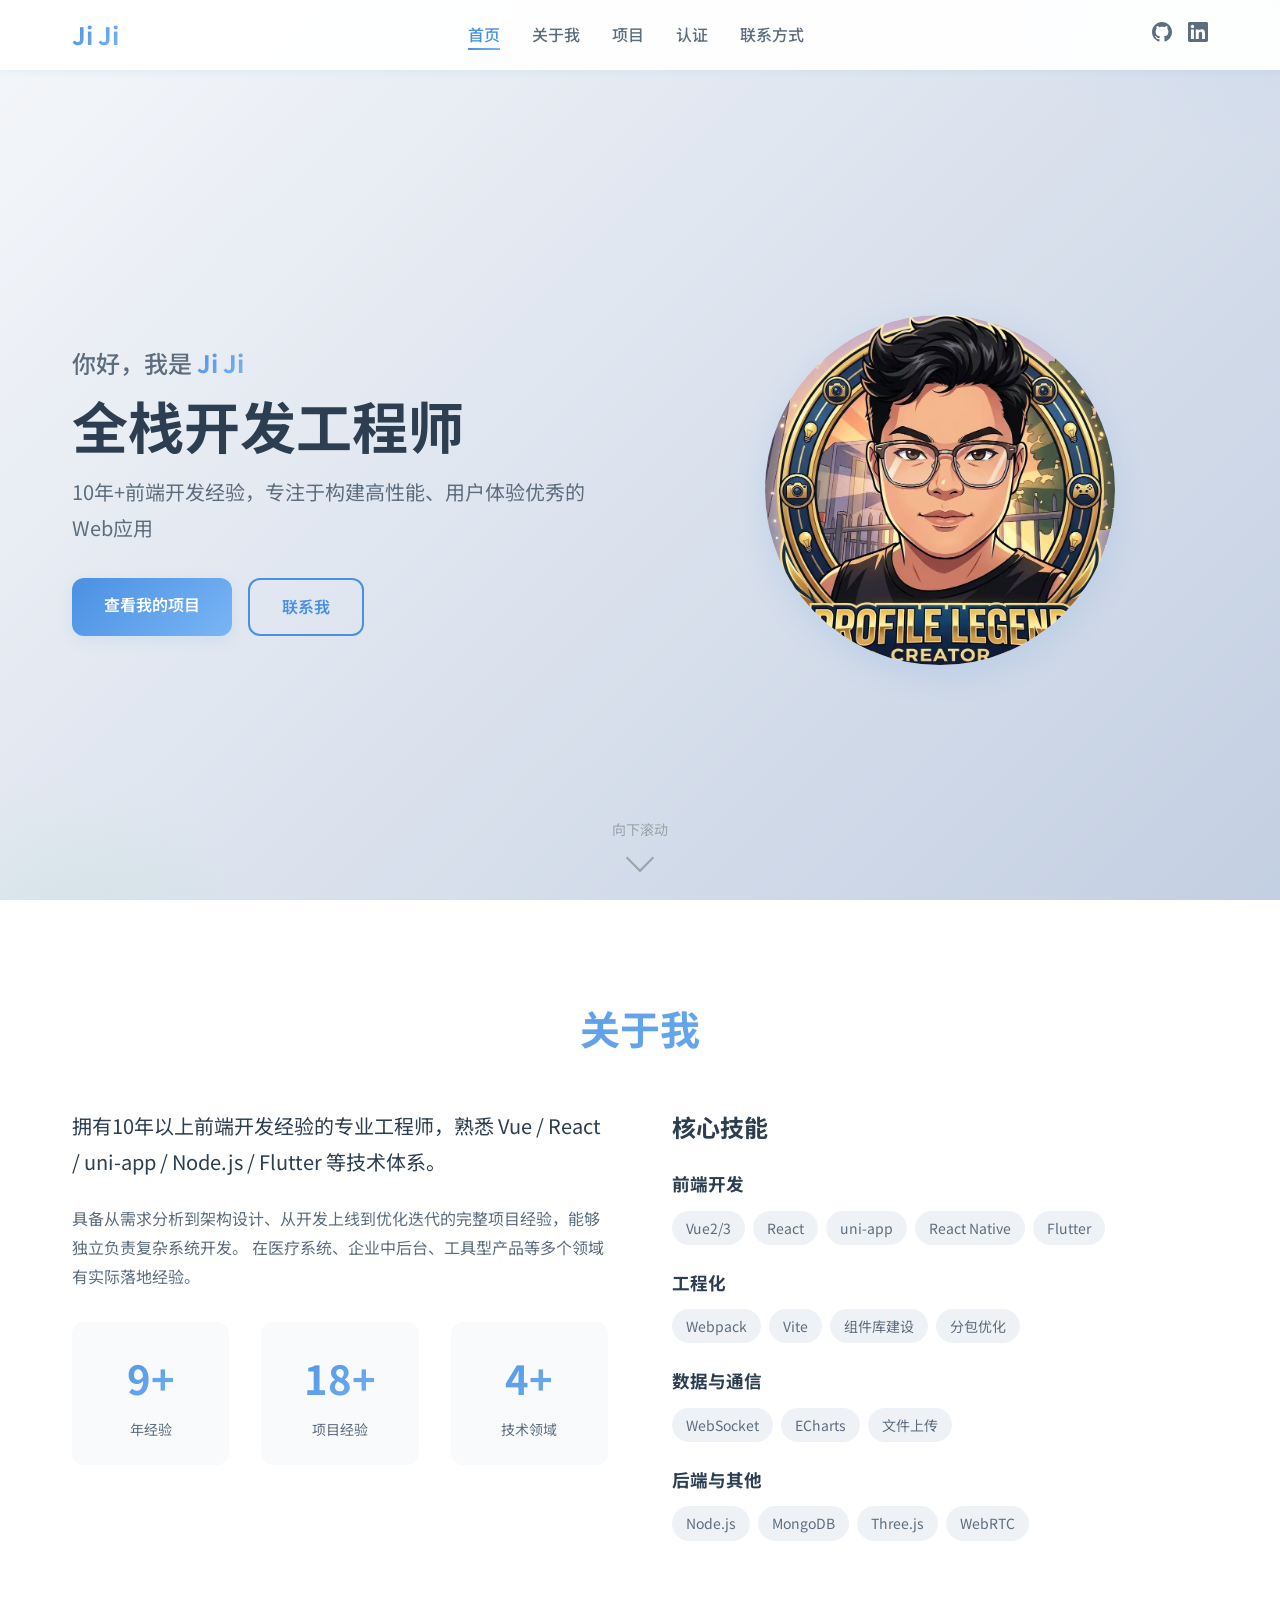
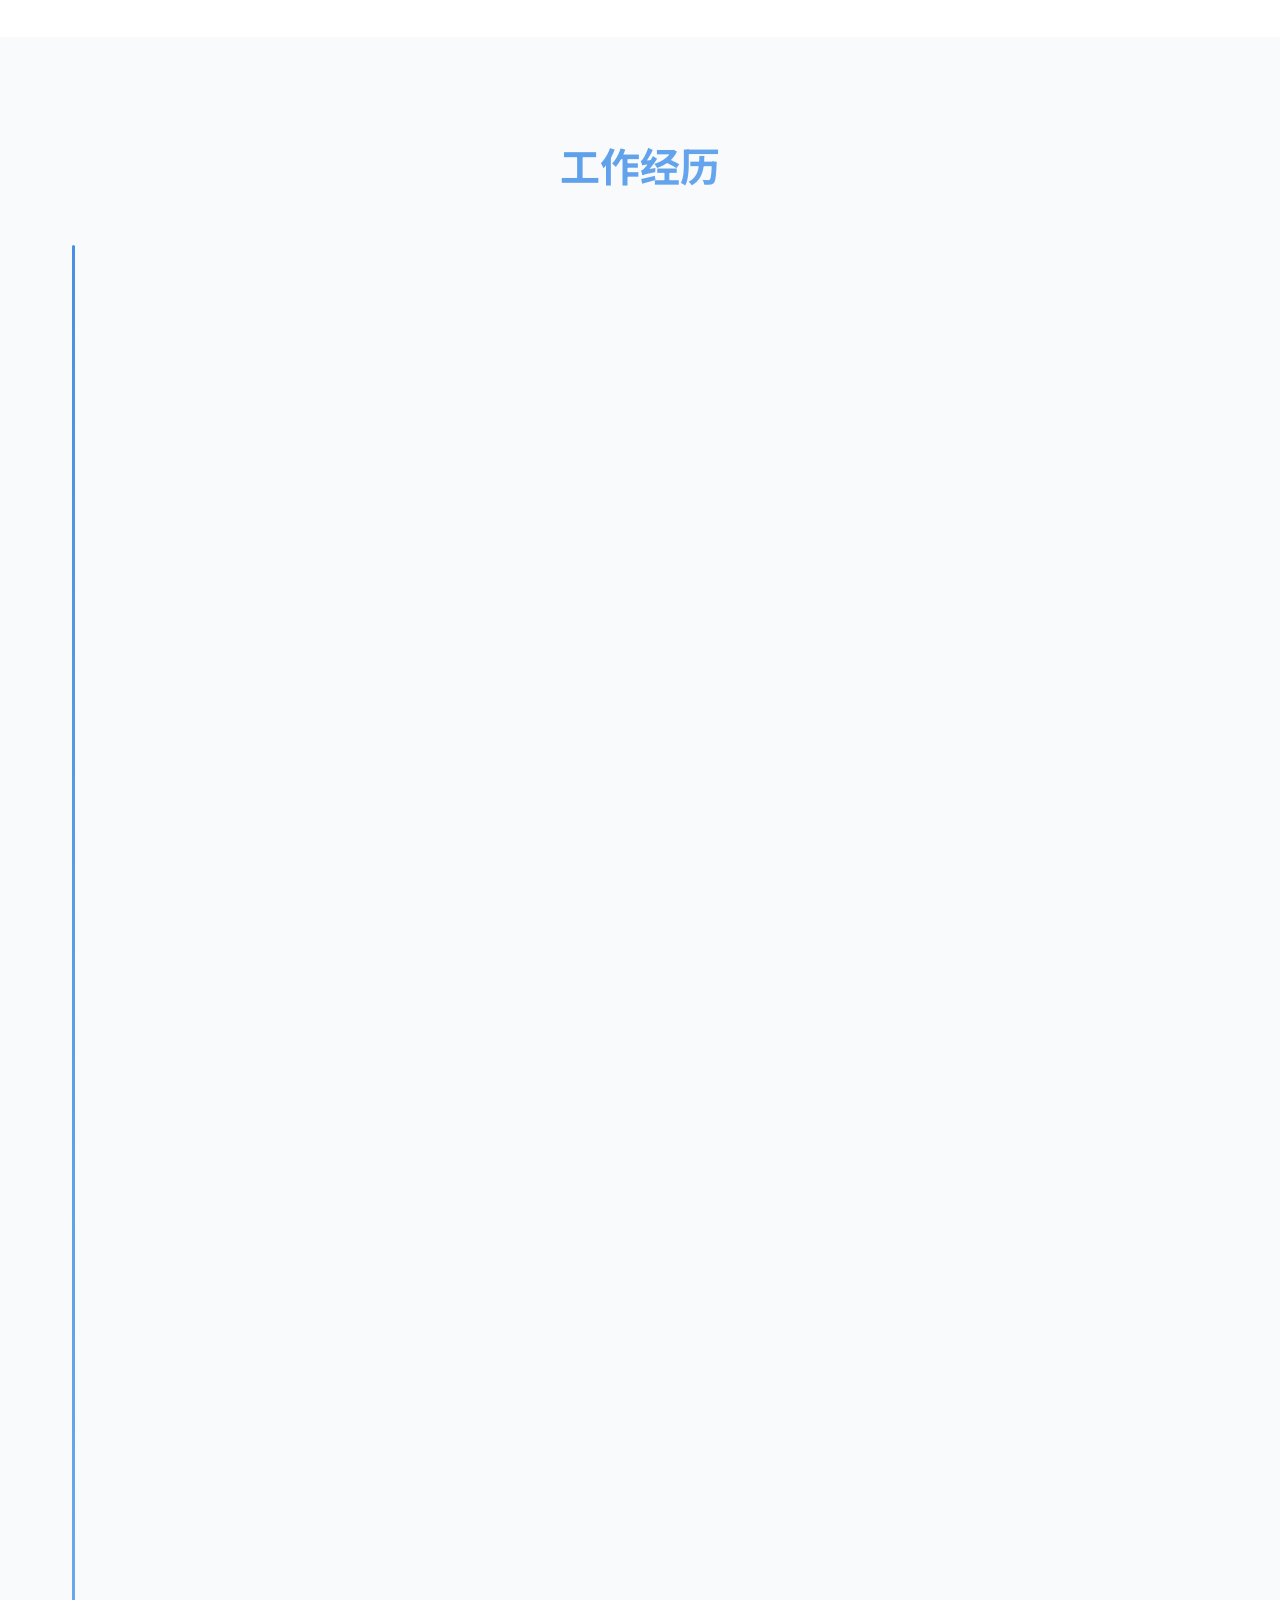
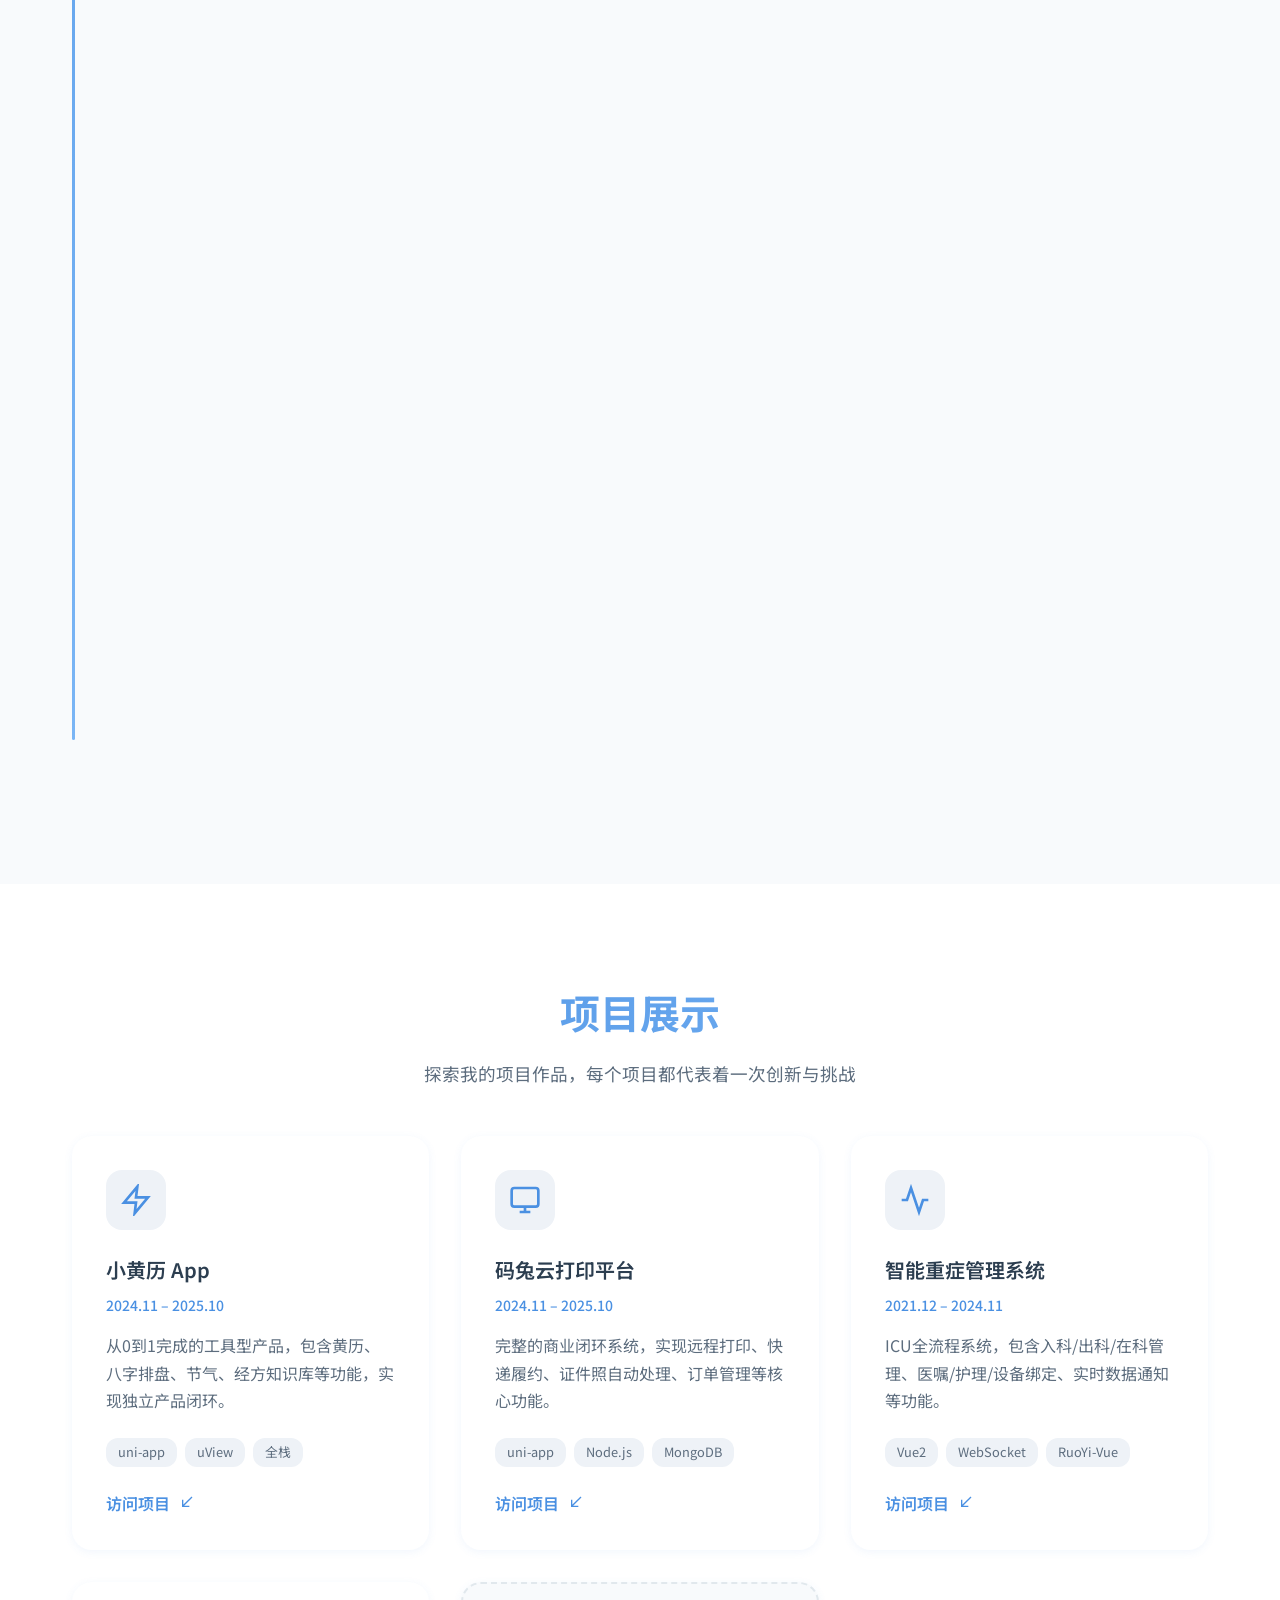
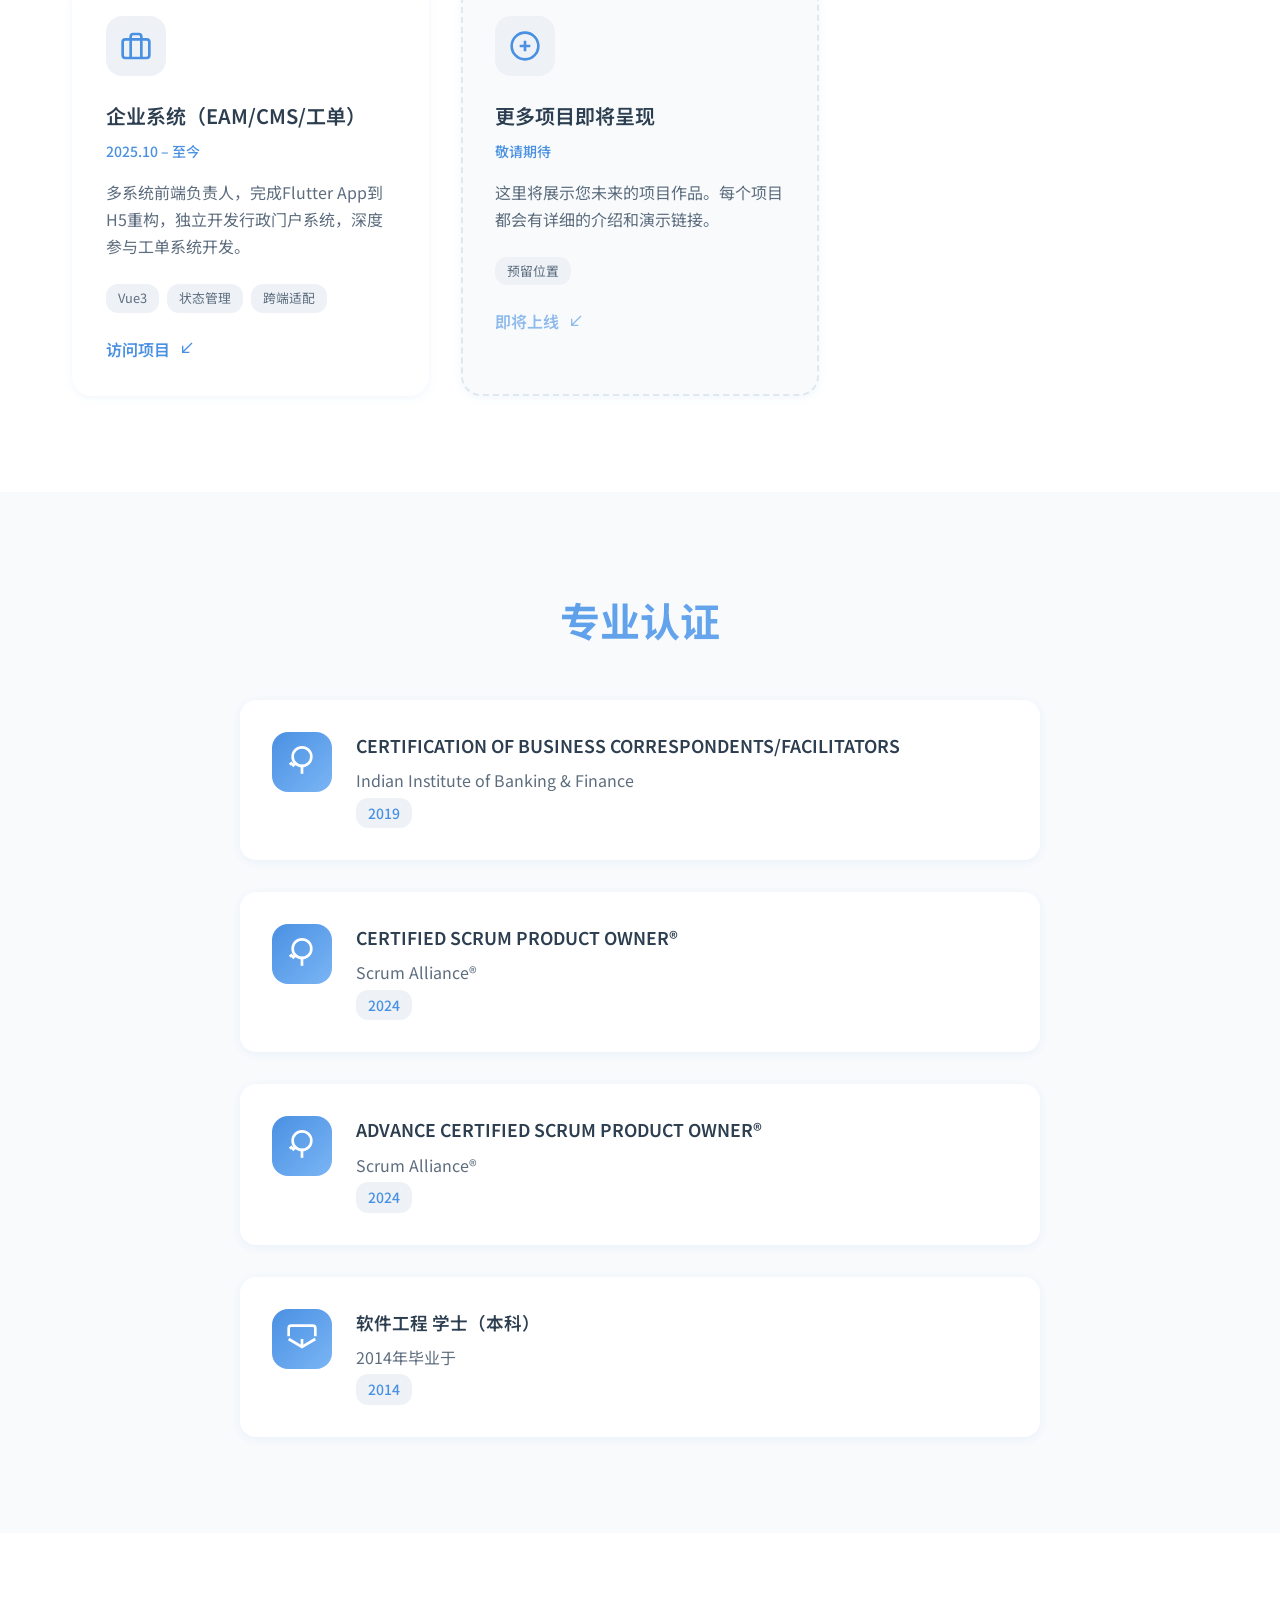
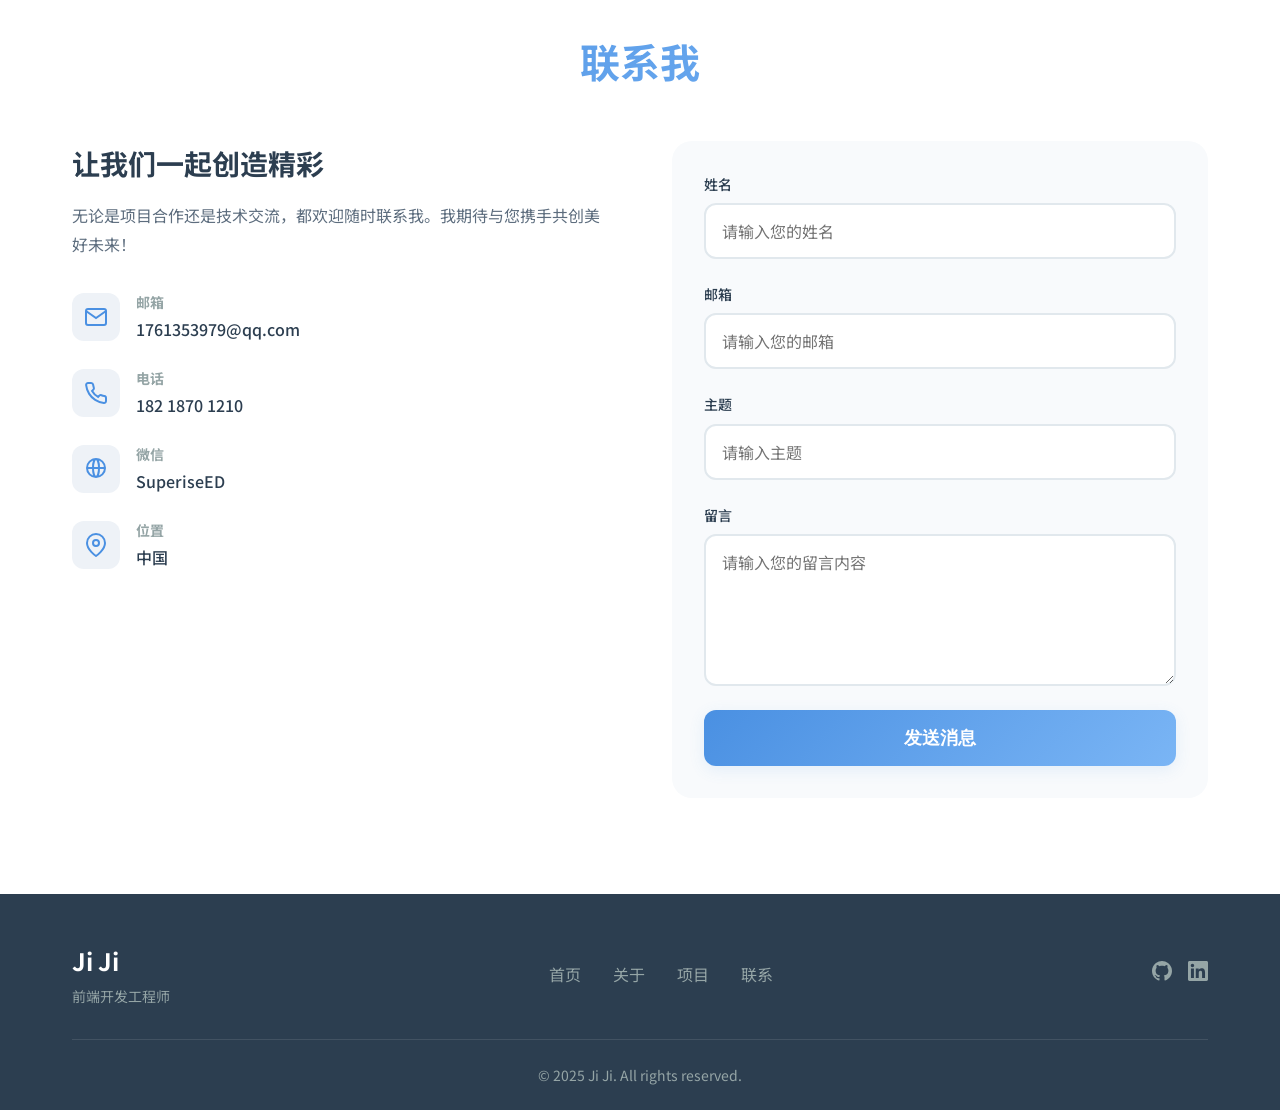
==== user-profile/index.html @ cbf0daac "11" ====
<!DOCTYPE html>
<html lang="zh-CN">
<head>
    <meta charset="UTF-8">
    <meta name="viewport" content="width=device-width, initial-scale=1.0">
    <title>Ji Ji - 前端开发工程师</title>
    <link rel="stylesheet" href="css/style.css">
    <link rel="preconnect" href="https://fonts.googleapis.com">
    <link rel="preconnect" href="https://fonts.gstatic.com" crossorigin>
    <link href="https://fonts.googleapis.com/css2?family=Noto+Sans+SC:wght@300;400;500;700&display=swap" rel="stylesheet">
</head>
<body>
    <!-- 导航栏 -->
    <nav class="navbar">
        <div class="nav-container">
            <div class="nav-logo">Ji Ji</div>
            <ul class="nav-menu">
                <li><a href="#home" class="nav-link active">首页</a></li>
                <li><a href="#about" class="nav-link">关于我</a></li>
                <li><a href="#projects" class="nav-link">项目</a></li>
                <li><a href="#certifications" class="nav-link">认证</a></li>
                <li><a href="#contact" class="nav-link">联系方式</a></li>
            </ul>
            <div class="nav-social">
                <a href="#" class="social-icon" aria-label="GitHub">
                    <svg width="20" height="20" viewBox="0 0 24 24" fill="currentColor">
                        <path d="M12 0c-6.626 0-12 5.373-12 12 0 5.302 3.438 9.8 8.207 11.387.599.111.793-.261.793-.577v-2.234c-3.338.726-4.033-1.416-4.033-1.416-.546-1.387-1.333-1.756-1.333-1.756-1.089-.745.083-.729.083-.729 1.205.084 1.839 1.237 1.839 1.237 1.07 1.834 2.807 1.304 3.492.997.107-.775.418-1.305.762-1.604-2.665-.305-5.467-1.334-5.467-5.931 0-1.311.469-2.381 1.236-3.221-.124-.303-.535-1.524.117-3.176 0 0 1.008-.322 3.301 1.23.957-.266 1.983-.399 3.003-.404 1.02.005 2.047.138 3.006.404 2.291-1.552 3.297-1.23 3.297-1.23.653 1.653.242 2.874.118 3.176.77.84 1.235 1.911 1.235 3.221 0 4.609-2.807 5.624-5.479 5.921.43.372.823 1.102.823 2.222v3.293c0 .319.192.694.801.576 4.765-1.589 8.199-6.086 8.199-11.386 0-6.627-5.373-12-12-12z"/>
                    </svg>
                </a>
                <a href="#" class="social-icon" aria-label="LinkedIn">
                    <svg width="20" height="20" viewBox="0 0 24 24" fill="currentColor">
                        <path d="M20.447 20.452h-3.554v-5.569c0-1.328-.027-3.037-1.852-3.037-1.853 0-2.136 1.445-2.136 2.939v5.667H9.351V9h3.414v1.561h.046c.477-.9 1.637-1.85 3.37-1.85 3.601 0 4.267 2.37 4.267 5.455v6.286zM5.337 7.433c-1.144 0-2.063-.926-2.063-2.065 0-1.138.92-2.063 2.063-2.063 1.14 0 2.064.925 2.064 2.063 0 1.139-.925 2.065-2.064 2.065zm1.782 13.019H3.555V9h3.564v11.452zM22.225 0H1.771C.792 0 0 .774 0 1.729v20.542C0 23.227.792 24 1.771 24h20.451C23.2 24 24 23.227 24 22.271V1.729C24 .774 23.2 0 22.222 0h.003z"/>
                    </svg>
                </a>
            </div>
            <button class="mobile-menu-btn" aria-label="菜单">
                <span></span>
                <span></span>
                <span></span>
            </button>
        </div>
    </nav>

    <!-- 首页 Hero 区域 -->
    <section id="home" class="hero">
        <div class="hero-container">
            <div class="hero-content">
                <h1 class="hero-greeting">你好，我是 <span class="highlight">Ji Ji</span></h1>
                <h2 class="hero-title">全栈开发工程师</h2>
                <p class="hero-description">
                    10年+前端开发经验，专注于构建高性能、用户体验优秀的Web应用
                </p>
                <div class="hero-buttons">
                    <a href="#projects" class="btn btn-primary">查看我的项目</a>
                    <a href="#contact" class="btn btn-secondary">联系我</a>
                </div>
            </div>
            <div class="hero-image">
                <div class="hero-avatar">
                    <img src="images/avatar-circle.jpg" style="width: 100%;" alt="Ji Ji 头像" />
                </div>
            </div>
        </div>
        <div class="scroll-indicator">
            <span>向下滚动</span>
            <div class="scroll-arrow"></div>
        </div>
    </section>

    <!-- 关于我 -->
    <section id="about" class="about">
        <div class="container">
            <h2 class="section-title">关于我</h2>
            <div class="about-content">
                <div class="about-text">
                    <p class="about-intro">
                        拥有10年以上前端开发经验的专业工程师，熟悉 Vue / React / uni-app / Node.js / Flutter 等技术体系。
                    </p>
                    <p class="about-detail">
                        具备从需求分析到架构设计、从开发上线到优化迭代的完整项目经验，能够独立负责复杂系统开发。
                        在医疗系统、企业中后台、工具型产品等多个领域有实际落地经验。
                    </p>
                    <div class="about-highlights">
                        <div class="highlight-item">
                            <div class="highlight-number">10+</div>
                            <div class="highlight-label">年经验</div>
                        </div>
                        <div class="highlight-item">
                            <div class="highlight-number">20+</div>
                            <div class="highlight-label">项目经验</div>
                        </div>
                        <div class="highlight-item">
                            <div class="highlight-number">5+</div>
                            <div class="highlight-label">技术领域</div>
                        </div>
                    </div>
                </div>
                <div class="about-skills">
                    <h3>核心技能</h3>
                    <div class="skills-grid">
                        <div class="skill-category">
                            <h4>前端开发</h4>
                            <div class="skill-tags">
                                <span class="skill-tag">Vue2/3</span>
                                <span class="skill-tag">React</span>
                                <span class="skill-tag">uni-app</span>
                                <span class="skill-tag">React Native</span>
                                <span class="skill-tag">Flutter</span>
                            </div>
                        </div>
                        <div class="skill-category">
                            <h4>工程化</h4>
                            <div class="skill-tags">
                                <span class="skill-tag">Webpack</span>
                                <span class="skill-tag">Vite</span>
                                <span class="skill-tag">组件库建设</span>
                                <span class="skill-tag">分包优化</span>
                            </div>
                        </div>
                        <div class="skill-category">
                            <h4>数据与通信</h4>
                            <div class="skill-tags">
                                <span class="skill-tag">WebSocket</span>
                                <span class="skill-tag">ECharts</span>
                                <span class="skill-tag">文件上传</span>
                            </div>
                        </div>
                        <div class="skill-category">
                            <h4>后端与其他</h4>
                            <div class="skill-tags">
                                <span class="skill-tag">Node.js</span>
                                <span class="skill-tag">MongoDB</span>
                                <span class="skill-tag">Three.js</span>
                                <span class="skill-tag">WebRTC</span>
                            </div>
                        </div>
                    </div>
                </div>
            </div>
        </div>
    </section>

    <!-- 工作经历 -->
    <section id="experience" class="experience">
        <div class="container">
            <h2 class="section-title">工作经历</h2>
            <div class="timeline">
                <div class="timeline-item">
                    <div class="timeline-marker"></div>
                    <div class="timeline-content">
                        <div class="timeline-header">
                            <h3 class="timeline-title">企业系统（EAM / CMS / 工单 / 行政门户）</h3>
                            <span class="timeline-date">2025.10 – 至今</span>
                        </div>
                        <p class="timeline-role">前端 / 全栈开发工程师</p>
                        <ul class="timeline-achievements">
                            <li>2周内完成 Flutter App → H5 重构，覆盖全部核心功能</li>
                            <li>独立开发行政门户系统（H5 + Web管理端）并上线</li>
                            <li>深度参与工单系统全流程开发，向全栈 + AI方向拓展</li>
                            <li>负责EAM设备管理系统的持续维护与优化</li>
                        </ul>
                        <div class="timeline-tech">
                            <span class="tech-tag">Vue3</span>
                            <span class="tech-tag">状态管理</span>
                            <span class="tech-tag">跨端适配</span>
                        </div>
                    </div>
                </div>
                <div class="timeline-item">
                    <div class="timeline-marker"></div>
                    <div class="timeline-content">
                        <div class="timeline-header">
                            <h3 class="timeline-title">个人项目（小黄历 App / 码兔云打印平台）</h3>
                            <span class="timeline-date">2024.11 – 2025.10</span>
                        </div>
                        <p class="timeline-role">全栈开发工程师</p>
                        <ul class="timeline-achievements">
                            <li>从0到1完成小黄历App开发与上线（黄历/八字排盘/节气/经方知识库）</li>
                            <li>主导码兔云打印平台远程打印+快递履约系统设计与开发</li>
                            <li>实现证件照自动处理（裁剪/换背景）功能</li>
                            <li>小程序分包优化，显著提升加载速度</li>
                        </ul>
                        <div class="timeline-tech">
                            <span class="tech-tag">uni-app</span>
                            <span class="tech-tag">uView</span>
                            <span class="tech-tag">Node.js</span>
                        </div>
                    </div>
                </div>
                <div class="timeline-item">
                    <div class="timeline-marker"></div>
                    <div class="timeline-content">
                        <div class="timeline-header">
                            <h3 class="timeline-title">智能重症管理系统</h3>
                            <span class="timeline-date">2021.12 – 2024.11</span>
                        </div>
                        <p class="timeline-role">前端核心开发</p>
                        <ul class="timeline-achievements">
                            <li>ICU全流程系统开发：入科/出科/在科管理</li>
                            <li>医嘱/护理/设备绑定功能开发</li>
                            <li>基于RuoYi-Vue构建中后台系统</li>
                            <li>WebSocket实时数据通知系统</li>
                            <li>表格性能优化（类Excel能力实现）</li>
                        </ul>
                        <div class="timeline-tech">
                            <span class="tech-tag">Vue2</span>
                            <span class="tech-tag">WebSocket</span>
                            <span class="tech-tag">ECharts</span>
                        </div>
                    </div>
                </div>
                <div class="timeline-item">
                    <div class="timeline-marker"></div>
                    <div class="timeline-content">
                        <div class="timeline-header">
                            <h3 class="timeline-title">医疗相关系统（多个）</h3>
                            <span class="timeline-date">2018.07 – 2024.11</span>
                        </div>
                        <p class="timeline-role">前端负责人</p>
                        <ul class="timeline-achievements">
                            <li>医生辅助平台、围术期核查系统、交班系统开发</li>
                            <li>多媒体系统（视频/直播/三维模型）开发</li>
                            <li>实时通信系统（WebSocket）开发</li>
                            <li>React组件库建设与维护</li>
                        </ul>
                        <div class="timeline-tech">
                            <span class="tech-tag">React</span>
                            <span class="tech-tag">WebRTC</span>
                            <span class="tech-tag">Three.js</span>
                        </div>
                    </div>
                </div>
                <div class="timeline-item">
                    <div class="timeline-marker"></div>
                    <div class="timeline-content">
                        <div class="timeline-header">
                            <h3 class="timeline-title">一步购车</h3>
                            <span class="timeline-date">2017.06 – 2018.06</span>
                        </div>
                        <p class="timeline-role">React Native开发</p>
                        <ul class="timeline-achievements">
                            <li>开发跨端金融类App</li>
                            <li>自建热更新服务（Node + MongoDB）</li>
                        </ul>
                        <div class="timeline-tech">
                            <span class="tech-tag">React Native</span>
                            <span class="tech-tag">Node.js</span>
                            <span class="tech-tag">MongoDB</span>
                        </div>
                    </div>
                </div>
                <div class="timeline-item">
                    <div class="timeline-marker"></div>
                    <div class="timeline-content">
                        <div class="timeline-header">
                            <h3 class="timeline-title">派派猪理财</h3>
                            <span class="timeline-date">2014.07 – 2017.06</span>
                        </div>
                        <p class="timeline-role">全栈开发工程师</p>
                        <ul class="timeline-achievements">
                            <li>PC + H5 + App 全端开发</li>
                            <li>独立完成RN App上架流程</li>
                            <li>多渠道打包 + 热更新体系搭建</li>
                        </ul>
                        <div class="timeline-tech">
                            <span class="tech-tag">React</span>
                            <span class="tech-tag">H5</span>
                            <span class="tech-tag">App开发</span>
                        </div>
                    </div>
                </div>
            </div>
        </div>
    </section>

    <!-- 项目展示 -->
    <section id="projects" class="projects">
        <div class="container">
            <h2 class="section-title">项目展示</h2>
            <p class="section-subtitle">探索我的项目作品，每个项目都代表着一次创新与挑战</p>
            <div class="projects-grid">
                <!-- 项目卡片 1 -->
                <div class="project-card">
                    <div class="project-icon">
                        <svg viewBox="0 0 24 24" fill="none" stroke="currentColor" stroke-width="2">
                            <path d="M13 2L3 14h9l-1 8 10-12h-9l1-8z"/>
                        </svg>
                    </div>
                    <h3 class="project-title">小黄历 App</h3>
                    <p class="project-meta">2024.11 – 2025.10</p>
                    <p class="project-description">
                        从0到1完成的工具型产品，包含黄历、八字排盘、节气、经方知识库等功能，实现独立产品闭环。
                    </p>
                    <div class="project-tags">
                        <span class="project-tag">uni-app</span>
                        <span class="project-tag">uView</span>
                        <span class="project-tag">全栈</span>
                    </div>
                    <a href="#" class="project-link" target="_blank" rel="noopener noreferrer">
                        <span>访问项目</span>
                        <svg width="16" height="16" viewBox="0 0 24 24" fill="none" stroke="currentColor" stroke-width="2">
                            <path d="M7 17l14-14M17 17H7V7"/>
                        </svg>
                    </a>
                </div>

                <!-- 项目卡片 2 -->
                <div class="project-card">
                    <div class="project-icon">
                        <svg viewBox="0 0 24 24" fill="none" stroke="currentColor" stroke-width="2">
                            <rect x="2" y="3" width="20" height="14" rx="2" ry="2"/>
                            <line x1="8" y1="21" x2="16" y2="21"/>
                            <line x1="12" y1="17" x2="12" y2="21"/>
                        </svg>
                    </div>
                    <h3 class="project-title">码兔云打印平台</h3>
                    <p class="project-meta">2024.11 – 2025.10</p>
                    <p class="project-description">
                        完整的商业闭环系统，实现远程打印、快递履约、证件照自动处理、订单管理等核心功能。
                    </p>
                    <div class="project-tags">
                        <span class="project-tag">uni-app</span>
                        <span class="project-tag">Node.js</span>
                        <span class="project-tag">MongoDB</span>
                    </div>
                    <a href="#" class="project-link" target="_blank" rel="noopener noreferrer">
                        <span>访问项目</span>
                        <svg width="16" height="16" viewBox="0 0 24 24" fill="none" stroke="currentColor" stroke-width="2">
                            <path d="M7 17l14-14M17 17H7V7"/>
                        </svg>
                    </a>
                </div>

                <!-- 项目卡片 3 -->
                <div class="project-card">
                    <div class="project-icon">
                        <svg viewBox="0 0 24 24" fill="none" stroke="currentColor" stroke-width="2">
                            <path d="M22 12h-4l-3 9L9 3l-3 9H2"/>
                        </svg>
                    </div>
                    <h3 class="project-title">智能重症管理系统</h3>
                    <p class="project-meta">2021.12 – 2024.11</p>
                    <p class="project-description">
                        ICU全流程系统，包含入科/出科/在科管理、医嘱/护理/设备绑定、实时数据通知等功能。
                    </p>
                    <div class="project-tags">
                        <span class="project-tag">Vue2</span>
                        <span class="project-tag">WebSocket</span>
                        <span class="project-tag">RuoYi-Vue</span>
                    </div>
                    <a href="#" class="project-link" target="_blank" rel="noopener noreferrer">
                        <span>访问项目</span>
                        <svg width="16" height="16" viewBox="0 0 24 24" fill="none" stroke="currentColor" stroke-width="2">
                            <path d="M7 17l14-14M17 17H7V7"/>
                        </svg>
                    </a>
                </div>

                <!-- 项目卡片 4 -->
                <div class="project-card">
                    <div class="project-icon">
                        <svg viewBox="0 0 24 24" fill="none" stroke="currentColor" stroke-width="2">
                            <rect x="2" y="7" width="20" height="14" rx="2" ry="2"/>
                            <path d="M16 21V5a2 2 0 0 0-2-2h-4a2 2 0 0 0-2 2v16"/>
                        </svg>
                    </div>
                    <h3 class="project-title">企业系统（EAM/CMS/工单）</h3>
                    <p class="project-meta">2025.10 – 至今</p>
                    <p class="project-description">
                        多系统前端负责人，完成Flutter App到H5重构，独立开发行政门户系统，深度参与工单系统开发。
                    </p>
                    <div class="project-tags">
                        <span class="project-tag">Vue3</span>
                        <span class="project-tag">状态管理</span>
                        <span class="project-tag">跨端适配</span>
                    </div>
                    <a href="#" class="project-link" target="_blank" rel="noopener noreferrer">
                        <span>访问项目</span>
                        <svg width="16" height="16" viewBox="0 0 24 24" fill="none" stroke="currentColor" stroke-width="2">
                            <path d="M7 17l14-14M17 17H7V7"/>
                        </svg>
                    </a>
                </div>

                <!-- 预留项目卡片 -->
                <div class="project-card project-card-placeholder">
                    <div class="project-icon">
                        <svg viewBox="0 0 24 24" fill="none" stroke="currentColor" stroke-width="2">
                            <circle cx="12" cy="12" r="10"/>
                            <line x1="12" y1="8" x2="12" y2="16"/>
                            <line x1="8" y1="12" x2="16" y2="12"/>
                        </svg>
                    </div>
                    <h3 class="project-title">更多项目即将呈现</h3>
                    <p class="project-meta">敬请期待</p>
                    <p class="project-description">
                        这里将展示您未来的项目作品。每个项目都会有详细的介绍和演示链接。
                    </p>
                    <div class="project-tags">
                        <span class="project-tag">预留位置</span>
                    </div>
                    <a href="#" class="project-link project-link-disabled">
                        <span>即将上线</span>
                        <svg width="16" height="16" viewBox="0 0 24 24" fill="none" stroke="currentColor" stroke-width="2">
                            <path d="M7 17l14-14M17 17H7V7"/>
                        </svg>
                    </a>
                </div>
            </div>
        </div>
    </section>

    <!-- 认证 -->
    <section id="certifications" class="certifications">
        <div class="container">
            <h2 class="section-title">专业认证</h2>
            <div class="certifications-list">
                <div class="certification-item">
                    <div class="certification-badge">
                        <svg viewBox="0 0 24 24" fill="none" stroke="currentColor" stroke-width="2">
                            <circle cx="12" cy="8" r="7"/>
                            <polyline points="8.21 13.89 7 13 5.5 14.5 4 13 2.71 13.89"/>
                            <path d="M12 20.89v-7"/>
                        </svg>
                    </div>
                    <div class="certification-info">
                        <h3 class="certification-name">CERTIFICATION OF BUSINESS CORRESPONDENTS/FACILITATORS</h3>
                        <p class="certification-issuer">Indian Institute of Banking & Finance</p>
                        <span class="certification-year">2019</span>
                    </div>
                </div>
                <div class="certification-item">
                    <div class="certification-badge">
                        <svg viewBox="0 0 24 24" fill="none" stroke="currentColor" stroke-width="2">
                            <circle cx="12" cy="8" r="7"/>
                            <polyline points="8.21 13.89 7 13 5.5 14.5 4 13 2.71 13.89"/>
                            <path d="M12 20.89v-7"/>
                        </svg>
                    </div>
                    <div class="certification-info">
                        <h3 class="certification-name">CERTIFIED SCRUM PRODUCT OWNER®</h3>
                        <p class="certification-issuer">Scrum Alliance®</p>
                        <span class="certification-year">2024</span>
                    </div>
                </div>
                <div class="certification-item">
                    <div class="certification-badge">
                        <svg viewBox="0 0 24 24" fill="none" stroke="currentColor" stroke-width="2">
                            <circle cx="12" cy="8" r="7"/>
                            <polyline points="8.21 13.89 7 13 5.5 14.5 4 13 2.71 13.89"/>
                            <path d="M12 20.89v-7"/>
                        </svg>
                    </div>
                    <div class="certification-info">
                        <h3 class="certification-name">ADVANCE CERTIFIED SCRUM PRODUCT OWNER®</h3>
                        <p class="certification-issuer">Scrum Alliance®</p>
                        <span class="certification-year">2024</span>
                    </div>
                </div>
                <div class="certification-item">
                    <div class="certification-badge">
                        <svg viewBox="0 0 24 24" fill="none" stroke="currentColor" stroke-width="2">
                            <path d="M22 10v-6a2 2 0 0 0-2-2H4a2 2 0 0 0-2 2v6"/>
                            <path d="M2 12l10 6 10-6"/>
                            <path d="M12 18v-6"/>
                        </svg>
                    </div>
                    <div class="certification-info">
                        <h3 class="certification-name">软件工程 学士（本科）</h3>
                        <p class="certification-issuer">2014年毕业于</p>
                        <span class="certification-year">2014</span>
                    </div>
                </div>
            </div>
        </div>
    </section>

    <!-- 联系方式 -->
    <section id="contact" class="contact">
        <div class="container">
            <h2 class="section-title">联系我</h2>
            <div class="contact-content">
                <div class="contact-info">
                    <h3>让我们一起创造精彩</h3>
                    <p class="contact-description">
                        无论是项目合作还是技术交流，都欢迎随时联系我。我期待与您携手共创美好未来！
                    </p>
                    <div class="contact-details">
                        <div class="contact-item">
                            <div class="contact-icon">
                                <svg viewBox="0 0 24 24" fill="none" stroke="currentColor" stroke-width="2">
                                    <path d="M4 4h16c1.1 0 2 .9 2 2v12c0 1.1-.9 2-2 2H4c-1.1 0-2-.9-2-2V6c0-1.1.9-2 2-2z"/>
                                    <polyline points="22,6 12,13 2,6"/>
                                </svg>
                            </div>
                            <div class="contact-text">
                                <h4>邮箱</h4>
                                <a href="mailto:1761353979@qq.com" class="contact-link">1761353979@qq.com</a>
                            </div>
                        </div>
                        <div class="contact-item">
                            <div class="contact-icon">
                                <svg viewBox="0 0 24 24" fill="none" stroke="currentColor" stroke-width="2">
                                    <path d="M22 16.92v3a2 2 0 0 1-2.18 2 19.79 19.79 0 0 1-8.63-3.07 19.5 19.5 0 0 1-6-6 19.79 19.79 0 0 1-3.07-8.67A2 2 0 0 1 4.11 2h3a2 2 0 0 1 2 1.72 12.84 12.84 0 0 0 .7 2.81 2 2 0 0 1-.45 2.11L8.09 9.91a16 16 0 0 0 6 6l1.27-1.27a2 2 0 0 1 2.11-.45 12.84 12.84 0 0 0 2.81.7A2 2 0 0 1 22 16.92z"/>
                                </svg>
                            </div>
                            <div class="contact-text">
                                <h4>电话</h4>
                                <a href="tel:+8618218701210" class="contact-link">182 1870 1210</a>
                            </div>
                        </div>
                        <div class="contact-item">
                            <div class="contact-icon">
                                <svg viewBox="0 0 24 24" fill="none" stroke="currentColor" stroke-width="2">
                                    <path d="M21 11a9 9 0 0 1-9 9m9-9a9 9 0 0 0-9-9m9 9H3m9 9a9 9 0 0 1-9-9m9 9c1.657 0 3-4.03 3-9s-1.343-9-3-9m0 18c-1.657 0-3-4.03-3-9s1.343-9 3-9m-9 9a9 9 0 0 1 9-9"/>
                                </svg>
                            </div>
                            <div class="contact-text">
                                <h4>微信</h4>
                                <span class="contact-link" onclick="copyWechat(this)" title="点击复制微信号">SuperiseED</span>
                            </div>
                        </div>
                        <div class="contact-item">
                            <div class="contact-icon">
                                <svg viewBox="0 0 24 24" fill="none" stroke="currentColor" stroke-width="2">
                                    <path d="M21 10c0 7-9 13-9 13s-9-6-9-13a9 9 0 0 1 18 0z"/>
                                    <circle cx="12" cy="10" r="3"/>
                                </svg>
                            </div>
                            <div class="contact-text">
                                <h4>位置</h4>
                                <span class="contact-link">中国</span>
                            </div>
                        </div>
                    </div>
                </div>
                <div class="contact-form-wrapper">
                    <form class="contact-form" id="contactForm">
                        <div class="form-group">
                            <label for="name">姓名</label>
                            <input type="text" id="name" name="name" required placeholder="请输入您的姓名">
                        </div>
                        <div class="form-group">
                            <label for="email">邮箱</label>
                            <input type="email" id="email" name="email" required placeholder="请输入您的邮箱">
                        </div>
                        <div class="form-group">
                            <label for="subject">主题</label>
                            <input type="text" id="subject" name="subject" required placeholder="请输入主题">
                        </div>
                        <div class="form-group">
                            <label for="message">留言</label>
                            <textarea id="message" name="message" rows="5" required placeholder="请输入您的留言内容"></textarea>
                        </div>
                        <button type="submit" class="btn btn-primary btn-submit">发送消息</button>
                    </form>
                </div>
            </div>
        </div>
    </section>

    <!-- 页脚 -->
    <footer class="footer">
        <div class="container">
            <div class="footer-content">
                <div class="footer-logo">
                    <h3>Ji Ji</h3>
                    <p>前端开发工程师</p>
                </div>
                <div class="footer-links">
                    <a href="#home">首页</a>
                    <a href="#about">关于</a>
                    <a href="#projects">项目</a>
                    <a href="#contact">联系</a>
                </div>
                <div class="footer-social">
                    <a href="#" class="social-icon-footer" aria-label="GitHub">
                        <svg width="20" height="20" viewBox="0 0 24 24" fill="currentColor">
                            <path d="M12 0c-6.626 0-12 5.373-12 12 0 5.302 3.438 9.8 8.207 11.387.599.111.793-.261.793-.577v-2.234c-3.338.726-4.033-1.416-4.033-1.416-.546-1.387-1.333-1.756-1.333-1.756-1.089-.745.083-.729.083-.729 1.205.084 1.839 1.237 1.839 1.237 1.07 1.834 2.807 1.304 3.492.997.107-.775.418-1.305.762-1.604-2.665-.305-5.467-1.334-5.467-5.931 0-1.311.469-2.381 1.236-3.221-.124-.303-.535-1.524.117-3.176 0 0 1.008-.322 3.301 1.23.957-.266 1.983-.399 3.003-.404 1.02.005 2.047.138 3.006.404 2.291-1.552 3.297-1.23 3.297-1.23.653 1.653.242 2.874.118 3.176.77.84 1.235 1.911 1.235 3.221 0 4.609-2.807 5.624-5.479 5.921.43.372.823 1.102.823 2.222v3.293c0 .319.192.694.801.576 4.765-1.589 8.199-6.086 8.199-11.386 0-6.627-5.373-12-12-12z"/>
                        </svg>
                    </a>
                    <a href="#" class="social-icon-footer" aria-label="LinkedIn">
                        <svg width="20" height="20" viewBox="0 0 24 24" fill="currentColor">
                            <path d="M20.447 20.452h-3.554v-5.569c0-1.328-.027-3.037-1.852-3.037-1.853 0-2.136 1.445-2.136 2.939v5.667H9.351V9h3.414v1.561h.046c.477-.9 1.637-1.85 3.37-1.85 3.601 0 4.267 2.37 4.267 5.455v6.286zM5.337 7.433c-1.144 0-2.063-.926-2.063-2.065 0-1.138.92-2.063 2.063-2.063 1.14 0 2.064.925 2.064 2.063 0 1.139-.925 2.065-2.064 2.065zm1.782 13.019H3.555V9h3.564v11.452zM22.225 0H1.771C.792 0 0 .774 0 1.729v20.542C0 23.227.792 24 1.771 24h20.451C23.2 24 24 23.227 24 22.271V1.729C24 .774 23.2 0 22.222 0h.003z"/>
                        </svg>
                    </a>
                </div>
            </div>
            <div class="footer-bottom">
                <p>&copy; 2025 Ji Ji. All rights reserved.</p>
            </div>
        </div>
    </footer>

    <script src="js/main.js"></script>
</body>
</html>
---- user-profile/css/style.css ----
/* 基础重置 */
*, *::before, *::after {
    margin: 0;
    padding: 0;
    box-sizing: border-box;
}

:root {
    /* 轻快配色方案 */
    --primary-color: #4A90E2;
    --primary-light: #7AB5F5;
    --secondary-color: #50C878;
    --accent-color: #FF6B6B;
    --text-primary: #2C3E50;
    --text-secondary: #5D6D7E;
    --text-light: #95A5A6;
    --bg-primary: #FFFFFF;
    --bg-secondary: #F8FAFC;
    --bg-accent: #EEF2F7;
    --border-color: #E1E8ED;
    --shadow-sm: 0 2px 8px rgba(74, 144, 226, 0.08);
    --shadow-md: 0 4px 16px rgba(74, 144, 226, 0.12);
    --shadow-lg: 0 8px 32px rgba(74, 144, 226, 0.16);
    --gradient-primary: linear-gradient(135deg, #4A90E2 0%, #7AB5F5 100%);
    --gradient-hero: linear-gradient(135deg, #667eea 0%, #764ba2 100%);
    --transition-fast: 0.2s ease;
    --transition-normal: 0.3s ease;
    --transition-slow: 0.5s ease;
}

html {
    scroll-behavior: smooth;
    font-size: 16px;
}

body {
    font-family: 'Noto Sans SC', -apple-system, BlinkMacSystemFont, 'Segoe UI', Roboto, sans-serif;
    color: var(--text-primary);
    background-color: var(--bg-primary);
    line-height: 1.6;
    overflow-x: hidden;
}

.container {
    max-width: 1200px;
    margin: 0 auto;
    padding: 0 2rem;
}

.section-title {
    font-size: 2.5rem;
    font-weight: 700;
    text-align: center;
    margin-bottom: 1rem;
    background: var(--gradient-primary);
    -webkit-background-clip: text;
    -webkit-text-fill-color: transparent;
    background-clip: text;
}

.section-subtitle {
    text-align: center;
    color: var(--text-secondary);
    font-size: 1.1rem;
    margin-bottom: 3rem;
}

.btn {
    display: inline-block;
    padding: 0.875rem 2rem;
    border-radius: 12px;
    font-weight: 600;
    text-decoration: none;
    transition: all var(--transition-normal);
    cursor: pointer;
    border: none;
    font-size: 1rem;
}

.btn-primary {
    background: var(--gradient-primary);
    color: white;
    box-shadow: var(--shadow-md);
}

.btn-primary:hover {
    transform: translateY(-2px);
    box-shadow: var(--shadow-lg);
}

.btn-secondary {
    background: transparent;
    color: var(--primary-color);
    border: 2px solid var(--primary-color);
}

.btn-secondary:hover {
    background: var(--primary-color);
    color: white;
}

/* 导航栏 */
.navbar {
    position: fixed;
    top: 0;
    left: 0;
    right: 0;
    background: rgba(255, 255, 255, 0.95);
    backdrop-filter: blur(10px);
    -webkit-backdrop-filter: blur(10px);
    box-shadow: var(--shadow-sm);
    z-index: 1000;
    transition: all var(--transition-normal);
}

.navbar.scrolled {
    box-shadow: var(--shadow-md);
}

.nav-container {
    max-width: 1200px;
    margin: 0 auto;
    padding: 1rem 2rem;
    display: flex;
    justify-content: space-between;
    align-items: center;
}

.nav-logo {
    font-size: 1.5rem;
    font-weight: 700;
    background: var(--gradient-primary);
    -webkit-background-clip: text;
    -webkit-text-fill-color: transparent;
    background-clip: text;
}

.nav-menu {
    display: flex;
    list-style: none;
    gap: 2rem;
}

.nav-link {
    text-decoration: none;
    color: var(--text-secondary);
    font-weight: 500;
    transition: color var(--transition-fast);
    position: relative;
}

.nav-link::after {
    content: '';
    position: absolute;
    bottom: -4px;
    left: 0;
    width: 0;
    height: 2px;
    background: var(--gradient-primary);
    transition: width var(--transition-normal);
}

.nav-link:hover,
.nav-link.active {
    color: var(--primary-color);
}

.nav-link:hover::after,
.nav-link.active::after {
    width: 100%;
}

.nav-social {
    display: flex;
    gap: 1rem;
}

.social-icon {
    color: var(--text-secondary);
    transition: color var(--transition-fast);
}

.social-icon:hover {
    color: var(--primary-color);
}

.mobile-menu-btn {
    display: none;
    flex-direction: column;
    gap: 4px;
    background: none;
    border: none;
    cursor: pointer;
    padding: 0.5rem;
}

.mobile-menu-btn span {
    width: 24px;
    height: 2px;
    background: var(--text-primary);
    transition: all var(--transition-normal);
}

/* Hero 区域 */
.hero {
    min-height: 100vh;
    display: flex;
    align-items: center;
    background: linear-gradient(135deg, #f5f7fa 0%, #c3cfe2 100%);
    padding-top: 80px;
    position: relative;
    overflow: hidden;
}

.hero::before {
    content: '';
    position: absolute;
    top: -50%;
    right: -20%;
    width: 600px;
    height: 600px;
    background: radial-gradient(circle, rgba(74, 144, 226, 0.1) 0%, transparent 70%);
    border-radius: 50%;
    animation: float 6s ease-in-out infinite;
}

.hero::after {
    content: '';
    position: absolute;
    bottom: -30%;
    left: -10%;
    width: 400px;
    height: 400px;
    background: radial-gradient(circle, rgba(80, 200, 120, 0.08) 0%, transparent 70%);
    border-radius: 50%;
    animation: float 8s ease-in-out infinite reverse;
}

@keyframes float {
    0%, 100% { transform: translateY(0px); }
    50% { transform: translateY(-20px); }
}

.hero-container {
    max-width: 1200px;
    margin: 0 auto;
    padding: 0 2rem;
    display: grid;
    grid-template-columns: 1fr 1fr;
    gap: 4rem;
    align-items: center;
    position: relative;
    z-index: 1;
}

.hero-content {
    animation: slideInLeft 0.8s ease-out;
}

@keyframes slideInLeft {
    from {
        opacity: 0;
        transform: translateX(-50px);
    }
    to {
        opacity: 1;
        transform: translateX(0);
    }
}

.hero-greeting {
    font-size: 1.5rem;
    font-weight: 500;
    color: var(--text-secondary);
    margin-bottom: 0.5rem;
}

.highlight {
    background: var(--gradient-primary);
    -webkit-background-clip: text;
    -webkit-text-fill-color: transparent;
    background-clip: text;
    font-weight: 700;
}

.hero-title {
    font-size: 3.5rem;
    font-weight: 700;
    margin-bottom: 1rem;
    line-height: 1.2;
    color: var(--text-primary);
}

.hero-description {
    font-size: 1.25rem;
    color: var(--text-secondary);
    margin-bottom: 2rem;
    line-height: 1.8;
}

.hero-buttons {
    display: flex;
    gap: 1rem;
    flex-wrap: wrap;
}

.hero-image {
    display: flex;
    justify-content: center;
    align-items: center;
    animation: slideInRight 0.8s ease-out;
}

@keyframes slideInRight {
    from {
        opacity: 0;
        transform: translateX(50px);
    }
    to {
        opacity: 1;
        transform: translateX(0);
    }
}

.hero-avatar {
    width: 350px;
    height: 350px;
    border-radius: 50%;
    overflow: hidden;
    box-shadow: var(--shadow-lg);
    background: white;
    /* padding: 2rem; */
    animation: pulse 3s ease-in-out infinite;
}

@keyframes pulse {
    0%, 100% { transform: scale(1); }
    50% { transform: scale(1.02); }
}

.hero-avatar img {
    width: 100%;
    height: 100%;
    object-fit: cover;
    display: block;
}

.scroll-indicator {
    position: absolute;
    bottom: 2rem;
    left: 50%;
    transform: translateX(-50%);
    text-align: center;
    color: var(--text-light);
    font-size: 0.875rem;
    animation: bounce 2s infinite;
}

@keyframes bounce {
    0%, 20%, 50%, 80%, 100% { transform: translateX(-50%) translateY(0); }
    40% { transform: translateX(-50%) translateY(-10px); }
    60% { transform: translateX(-50%) translateY(-5px); }
}

.scroll-arrow {
    width: 20px;
    height: 20px;
    border-right: 2px solid var(--text-light);
    border-bottom: 2px solid var(--text-light);
    transform: rotate(45deg);
    margin: 0.5rem auto 0;
}

/* 关于我 */
.about {
    padding: 6rem 0;
    background: var(--bg-primary);
}

.about-content {
    display: grid;
    grid-template-columns: 1fr 1fr;
    gap: 4rem;
    margin-top: 3rem;
}

.about-intro {
    font-size: 1.25rem;
    color: var(--text-primary);
    margin-bottom: 1.5rem;
    line-height: 1.8;
}

.about-detail {
    color: var(--text-secondary);
    margin-bottom: 2rem;
    line-height: 1.8;
}

.about-highlights {
    display: grid;
    grid-template-columns: repeat(3, 1fr);
    gap: 2rem;
}

.highlight-item {
    text-align: center;
    padding: 1.5rem;
    background: var(--bg-secondary);
    border-radius: 12px;
    transition: all var(--transition-normal);
}

.highlight-item:hover {
    transform: translateY(-4px);
    box-shadow: var(--shadow-md);
}

.highlight-number {
    font-size: 2.5rem;
    font-weight: 700;
    background: var(--gradient-primary);
    -webkit-background-clip: text;
    -webkit-text-fill-color: transparent;
    background-clip: text;
    margin-bottom: 0.5rem;
}

.highlight-label {
    color: var(--text-secondary);
    font-size: 0.875rem;
}

.about-skills h3 {
    font-size: 1.5rem;
    margin-bottom: 1.5rem;
    color: var(--text-primary);
}

.skills-grid {
    display: grid;
    gap: 1.5rem;
}

.skill-category h4 {
    font-size: 1.1rem;
    margin-bottom: 0.75rem;
    color: var(--text-primary);
}

.skill-tags {
    display: flex;
    flex-wrap: wrap;
    gap: 0.5rem;
}

.skill-tag {
    padding: 0.375rem 0.875rem;
    background: var(--bg-accent);
    color: var(--text-secondary);
    border-radius: 20px;
    font-size: 0.875rem;
    transition: all var(--transition-fast);
}

.skill-tag:hover {
    background: var(--primary-color);
    color: white;
}

/* 工作经历 */
.experience {
    padding: 6rem 0;
    background: var(--bg-secondary);
}

.timeline {
    margin-top: 3rem;
    position: relative;
    padding-left: 3rem;
}

.timeline::before {
    content: '';
    position: absolute;
    left: 0;
    top: 0;
    bottom: 0;
    width: 3px;
    background: var(--gradient-primary);
    border-radius: 2px;
}

.timeline-item {
    position: relative;
    margin-bottom: 3rem;
    opacity: 0;
    transform: translateX(-30px);
    animation: fadeInLeft 0.6s ease-out forwards;
}

.timeline-item:nth-child(1) { animation-delay: 0.1s; }
.timeline-item:nth-child(2) { animation-delay: 0.2s; }
.timeline-item:nth-child(3) { animation-delay: 0.3s; }
.timeline-item:nth-child(4) { animation-delay: 0.4s; }
.timeline-item:nth-child(5) { animation-delay: 0.5s; }
.timeline-item:nth-child(6) { animation-delay: 0.6s; }

@keyframes fadeInLeft {
    to {
        opacity: 1;
        transform: translateX(0);
    }
}

.timeline-marker {
    position: absolute;
    left: -3rem;
    top: 1.5rem;
    width: 16px;
    height: 16px;
    background: var(--primary-color);
    border-radius: 50%;
    border: 3px solid white;
    box-shadow: var(--shadow-sm);
    z-index: 1;
}

.timeline-content {
    background: white;
    padding: 2rem;
    border-radius: 16px;
    box-shadow: var(--shadow-sm);
    transition: all var(--transition-normal);
}

.timeline-content:hover {
    box-shadow: var(--shadow-md);
    transform: translateY(-4px);
}

.timeline-header {
    display: flex;
    justify-content: space-between;
    align-items: flex-start;
    margin-bottom: 0.75rem;
    flex-wrap: wrap;
    gap: 0.5rem;
}

.timeline-title {
    font-size: 1.25rem;
    font-weight: 600;
    color: var(--text-primary);
}

.timeline-date {
    color: var(--primary-color);
    font-weight: 500;
    font-size: 0.875rem;
    background: var(--bg-accent);
    padding: 0.25rem 0.75rem;
    border-radius: 12px;
}

.timeline-role {
    color: var(--text-secondary);
    margin-bottom: 1rem;
    font-style: italic;
}

.timeline-achievements {
    list-style: none;
    margin-bottom: 1rem;
}

.timeline-achievements li {
    position: relative;
    padding-left: 1.5rem;
    margin-bottom: 0.5rem;
    color: var(--text-secondary);
    line-height: 1.6;
}

.timeline-achievements li::before {
    content: '✓';
    position: absolute;
    left: 0;
    color: var(--secondary-color);
    font-weight: bold;
}

.timeline-tech {
    display: flex;
    flex-wrap: wrap;
    gap: 0.5rem;
}

.tech-tag {
    padding: 0.25rem 0.75rem;
    background: var(--bg-accent);
    color: var(--text-secondary);
    border-radius: 12px;
    font-size: 0.8rem;
}

/* 项目展示 */
.projects {
    padding: 6rem 0;
    background: var(--bg-primary);
}

.projects-grid {
    display: grid;
    grid-template-columns: repeat(auto-fit, minmax(320px, 1fr));
    gap: 2rem;
    margin-top: 3rem;
}

.project-card {
    background: white;
    border-radius: 20px;
    padding: 2rem;
    box-shadow: var(--shadow-sm);
    transition: all var(--transition-normal);
    border: 2px solid transparent;
    position: relative;
    overflow: hidden;
}

.project-card::before {
    content: '';
    position: absolute;
    top: 0;
    left: 0;
    right: 0;
    height: 4px;
    background: var(--gradient-primary);
    transform: scaleX(0);
    transition: transform var(--transition-normal);
}

.project-card:hover {
    transform: translateY(-8px);
    box-shadow: var(--shadow-lg);
    border-color: var(--primary-light);
}

.project-card:hover::before {
    transform: scaleX(1);
}

.project-card-placeholder {
    border: 2px dashed var(--border-color);
    background: var(--bg-secondary);
}

.project-card-placeholder:hover {
    border-color: var(--primary-light);
    background: white;
}

.project-icon {
    width: 60px;
    height: 60px;
    background: var(--bg-accent);
    border-radius: 16px;
    display: flex;
    align-items: center;
    justify-content: center;
    margin-bottom: 1.5rem;
    transition: all var(--transition-normal);
}

.project-card:hover .project-icon {
    background: var(--gradient-primary);
    color: white;
}

.project-icon svg {
    width: 32px;
    height: 32px;
    color: var(--primary-color);
    transition: color var(--transition-normal);
}

.project-card:hover .project-icon svg {
    color: white;
}

.project-title {
    font-size: 1.25rem;
    font-weight: 600;
    margin-bottom: 0.5rem;
    color: var(--text-primary);
}

.project-meta {
    color: var(--primary-color);
    font-size: 0.875rem;
    margin-bottom: 1rem;
    font-weight: 500;
}

.project-description {
    color: var(--text-secondary);
    margin-bottom: 1.5rem;
    line-height: 1.7;
}

.project-tags {
    display: flex;
    flex-wrap: wrap;
    gap: 0.5rem;
    margin-bottom: 1.5rem;
}

.project-tag {
    padding: 0.25rem 0.75rem;
    background: var(--bg-accent);
    color: var(--text-secondary);
    border-radius: 12px;
    font-size: 0.8rem;
}

.project-link {
    display: inline-flex;
    align-items: center;
    gap: 0.5rem;
    color: var(--primary-color);
    text-decoration: none;
    font-weight: 600;
    transition: all var(--transition-fast);
}

.project-link:hover {
    color: var(--primary-light);
    gap: 0.75rem;
}

.project-link-disabled {
    opacity: 0.6;
    cursor: not-allowed;
}

.project-link-disabled:hover {
    opacity: 0.8;
    color: var(--text-light);
}

/* 认证 */
.certifications {
    padding: 6rem 0;
    background: var(--bg-secondary);
}

.certifications-list {
    max-width: 800px;
    margin: 3rem auto 0;
    display: grid;
    gap: 2rem;
}

.certification-item {
    display: flex;
    align-items: flex-start;
    gap: 1.5rem;
    background: white;
    padding: 2rem;
    border-radius: 16px;
    box-shadow: var(--shadow-sm);
    transition: all var(--transition-normal);
}

.certification-item:hover {
    transform: translateY(-4px);
    box-shadow: var(--shadow-md);
}

.certification-badge {
    width: 60px;
    height: 60px;
    background: var(--gradient-primary);
    border-radius: 16px;
    display: flex;
    align-items: center;
    justify-content: center;
    flex-shrink: 0;
}

.certification-badge svg {
    width: 32px;
    height: 32px;
    color: white;
}

.certification-info {
    flex: 1;
}

.certification-name {
    font-size: 1.1rem;
    font-weight: 600;
    margin-bottom: 0.5rem;
    color: var(--text-primary);
}

.certification-issuer {
    color: var(--text-secondary);
    margin-bottom: 0.25rem;
}

.certification-year {
    display: inline-block;
    padding: 0.25rem 0.75rem;
    background: var(--bg-accent);
    color: var(--primary-color);
    border-radius: 12px;
    font-size: 0.875rem;
    font-weight: 500;
}

/* 联系方式 */
.contact {
    padding: 6rem 0;
    background: var(--bg-primary);
}

.contact-content {
    display: grid;
    grid-template-columns: 1fr 1fr;
    gap: 4rem;
    margin-top: 3rem;
}

.contact-info h3 {
    font-size: 1.75rem;
    margin-bottom: 1rem;
    color: var(--text-primary);
}

.contact-description {
    color: var(--text-secondary);
    margin-bottom: 2rem;
    line-height: 1.8;
}

.contact-details {
    display: grid;
    gap: 1.5rem;
}

.contact-item {
    display: flex;
    align-items: center;
    gap: 1rem;
}

.contact-icon {
    width: 48px;
    height: 48px;
    background: var(--bg-accent);
    border-radius: 12px;
    display: flex;
    align-items: center;
    justify-content: center;
    flex-shrink: 0;
}

.contact-icon svg {
    width: 24px;
    height: 24px;
    color: var(--primary-color);
}

.contact-text h4 {
    font-size: 0.875rem;
    color: var(--text-light);
    margin-bottom: 0.25rem;
}

.contact-link {
    color: var(--text-primary);
    text-decoration: none;
    font-weight: 500;
    transition: color var(--transition-fast);
}

.contact-link:hover {
    color: var(--primary-color);
}

.contact-form-wrapper {
    background: var(--bg-secondary);
    padding: 2rem;
    border-radius: 20px;
}

.contact-form {
    display: grid;
    gap: 1.5rem;
}

.form-group {
    display: grid;
    gap: 0.5rem;
}

.form-group label {
    font-weight: 500;
    color: var(--text-primary);
    font-size: 0.875rem;
}

.form-group input,
.form-group textarea {
    padding: 0.875rem 1rem;
    border: 2px solid var(--border-color);
    border-radius: 12px;
    font-family: inherit;
    font-size: 1rem;
    transition: all var(--transition-fast);
    background: white;
}

.form-group input:focus,
.form-group textarea:focus {
    outline: none;
    border-color: var(--primary-color);
    box-shadow: 0 0 0 3px rgba(74, 144, 226, 0.1);
}

.form-group textarea {
    resize: vertical;
    min-height: 120px;
}

.btn-submit {
    width: 100%;
    padding: 1rem;
    font-size: 1.1rem;
}

/* 页脚 */
.footer {
    background: var(--text-primary);
    color: white;
    padding: 3rem 0 1.5rem;
}

.footer-content {
    display: flex;
    justify-content: space-between;
    align-items: center;
    margin-bottom: 2rem;
    flex-wrap: wrap;
    gap: 2rem;
}

.footer-logo h3 {
    font-size: 1.5rem;
    margin-bottom: 0.25rem;
}

.footer-logo p {
    color: var(--text-light);
    font-size: 0.875rem;
}

.footer-links {
    display: flex;
    gap: 2rem;
}

.footer-links a {
    color: var(--text-light);
    text-decoration: none;
    transition: color var(--transition-fast);
}

.footer-links a:hover {
    color: white;
}

.footer-social {
    display: flex;
    gap: 1rem;
}

.social-icon-footer {
    color: var(--text-light);
    transition: color var(--transition-fast);
}

.social-icon-footer:hover {
    color: white;
}

.footer-bottom {
    text-align: center;
    padding-top: 1.5rem;
    border-top: 1px solid rgba(255, 255, 255, 0.1);
}

.footer-bottom p {
    color: var(--text-light);
    font-size: 0.875rem;
}

/* 响应式设计 */
@media (max-width: 968px) {
    .hero-container {
        grid-template-columns: 1fr;
        text-align: center;
        gap: 2rem;
    }

    .hero-content {
        order: 2;
    }

    .hero-image {
        order: 1;
    }

    .hero-title {
        font-size: 2.5rem;
    }

    .hero-avatar {
        width: 250px;
        height: 250px;
    }

    .hero-buttons {
        justify-content: center;
    }

    .about-content {
        grid-template-columns: 1fr;
        gap: 2rem;
    }

    .contact-content {
        grid-template-columns: 1fr;
        gap: 2rem;
    }

    .timeline-header {
        flex-direction: column;
        gap: 0.5rem;
    }
}

@media (max-width: 768px) {
    .nav-menu {
        display: none;
        position: fixed;
        top: 72px;
        left: 0;
        right: 0;
        background: rgba(255, 255, 255, 0.98);
        backdrop-filter: blur(10px);
        flex-direction: column;
        align-items: center;
        padding: 1.5rem 0;
        gap: 0;
        box-shadow: 0 10px 30px rgba(0, 0, 0, 0.1);
        z-index: 999;
        transform: translateY(-10px);
        opacity: 0;
        transition: all 0.3s ease;
        pointer-events: none;
    }
    .nav-menu.active {
        display: flex;
        transform: translateY(0);
        opacity: 1;
        pointer-events: auto;
    }
    .nav-menu li {
        width: 100%;
        text-align: center;
    }
    .nav-menu .nav-link {
        display: block;
        padding: 1rem 2rem;
        font-size: 1.1rem;
    }
    .nav-menu .nav-link:hover,
    .nav-menu .nav-link.active {
        background: rgba(74, 144, 226, 0.08);
    }
    .nav-menu .nav-link::after {
        display: none;
    }

    .nav-social {
        display: none;
    }

    .mobile-menu-btn {
        display: flex;
    }

    .section-title {
        font-size: 2rem;
    }

    .hero-title {
        font-size: 2rem;
    }

    .hero-description {
        font-size: 1rem;
    }

    .about-highlights {
        grid-template-columns: 1fr;
    }

    .projects-grid {
        grid-template-columns: 1fr;
    }

    .footer-content {
        flex-direction: column;
        text-align: center;
    }

    .footer-links {
        flex-wrap: wrap;
        justify-content: center;
    }
}

@media (max-width: 480px) {
    .container {
        padding: 0 1rem;
    }

    .hero-title {
        font-size: 1.75rem;
    }

    .hero-avatar {
        width: 200px;
        height: 200px;
    }

    .btn {
        padding: 0.75rem 1.5rem;
        font-size: 0.875rem;
    }
}
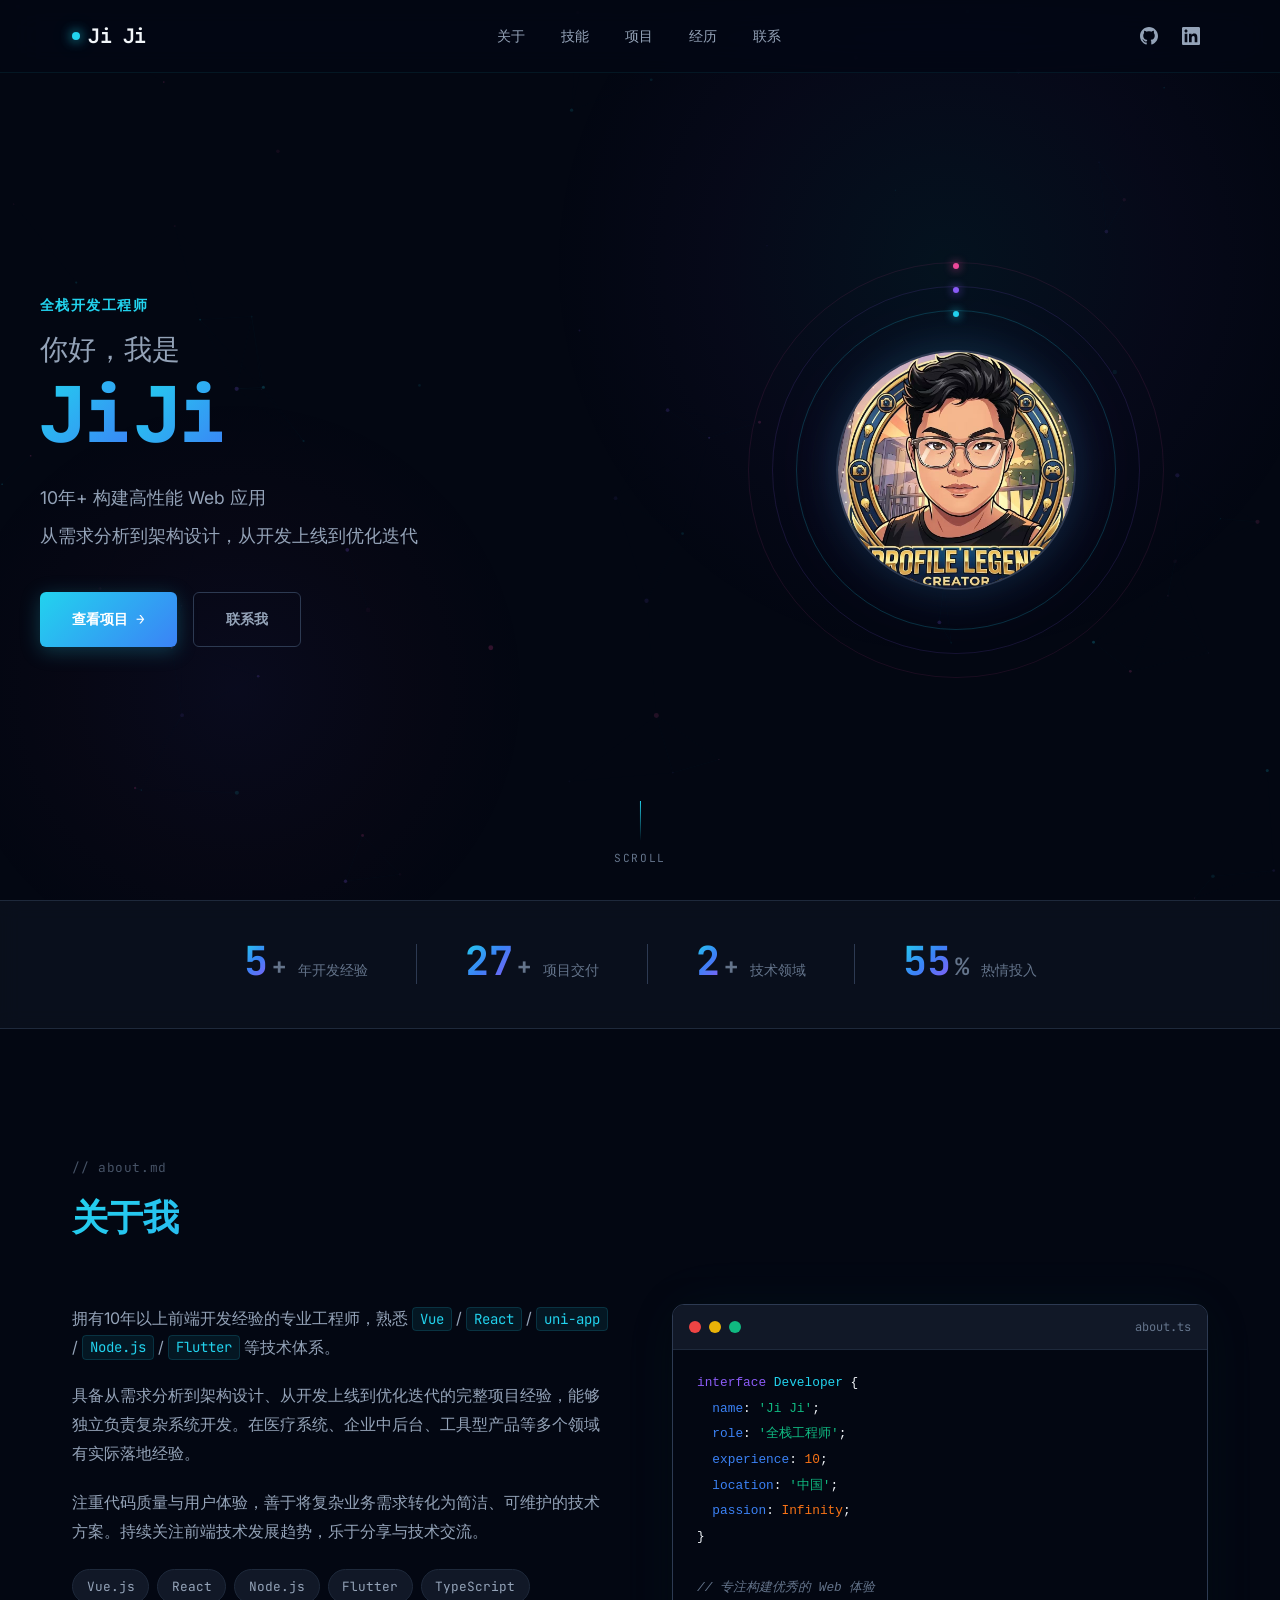
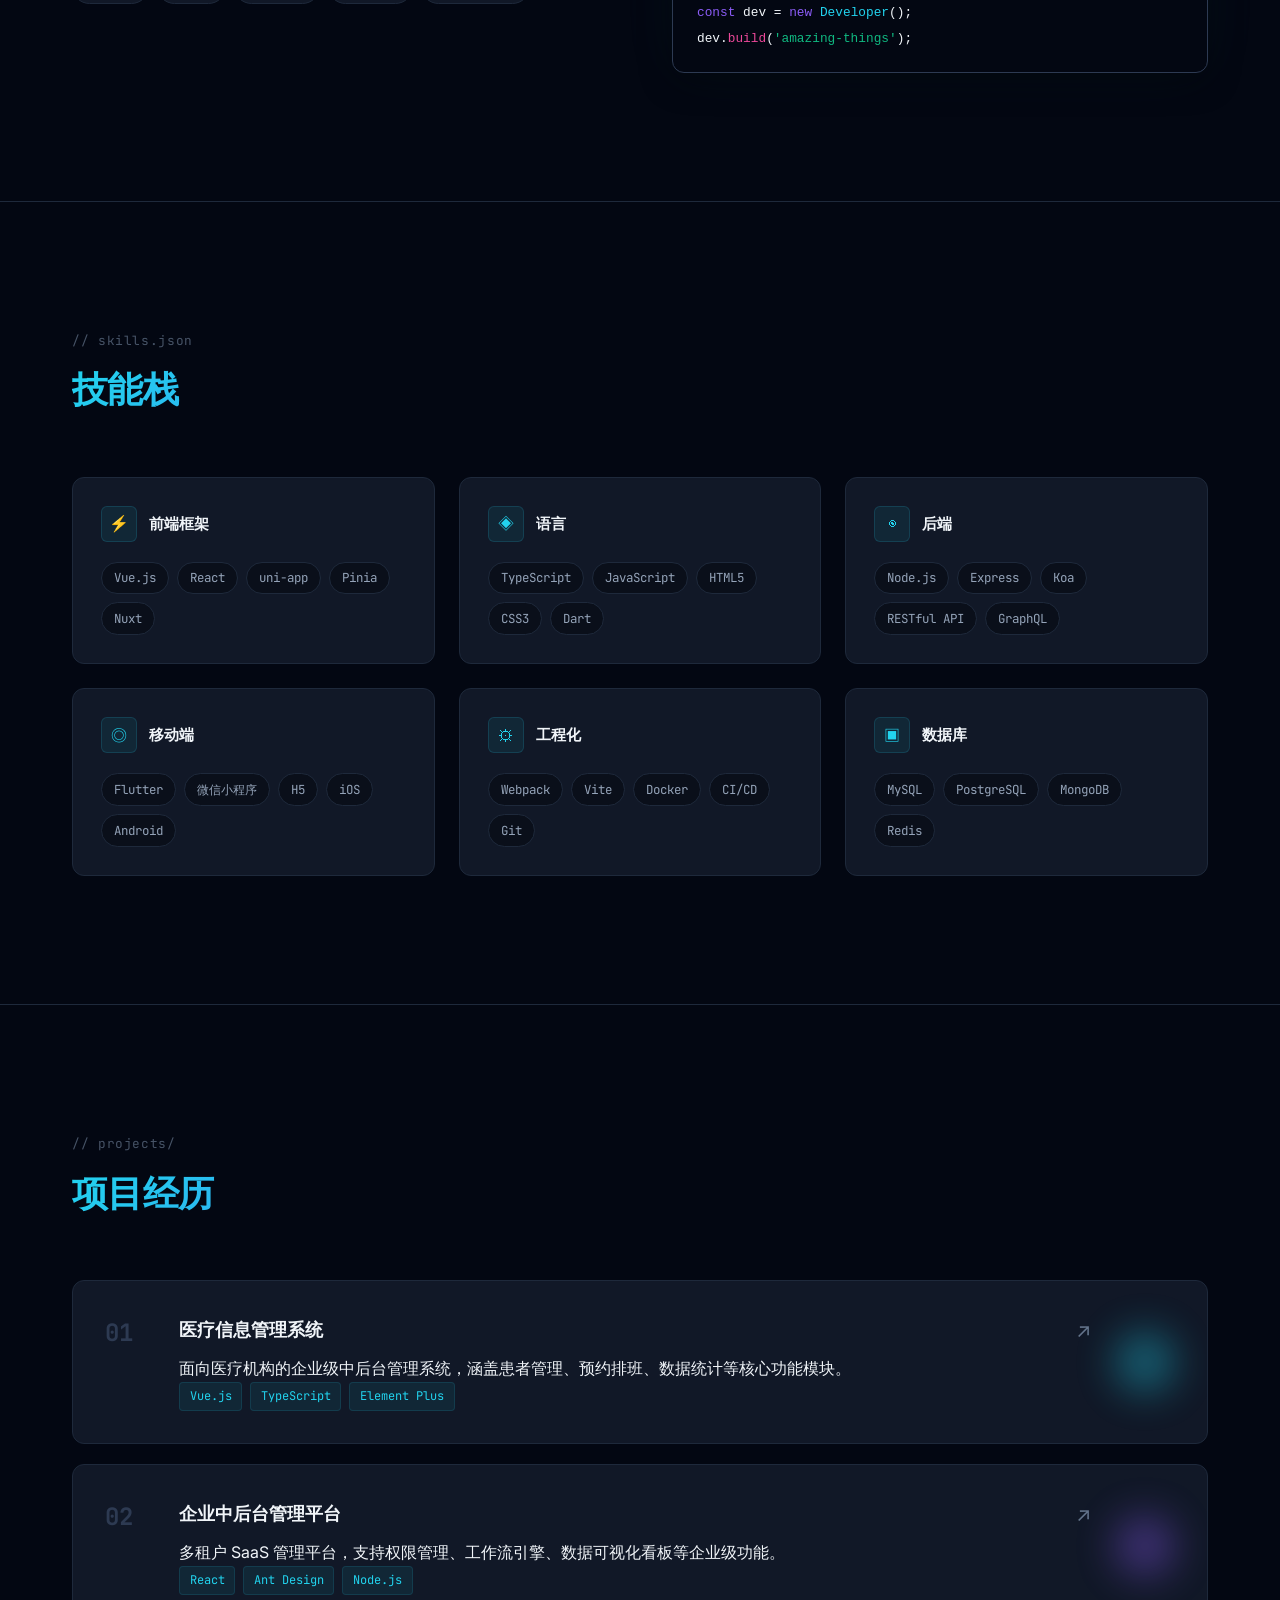
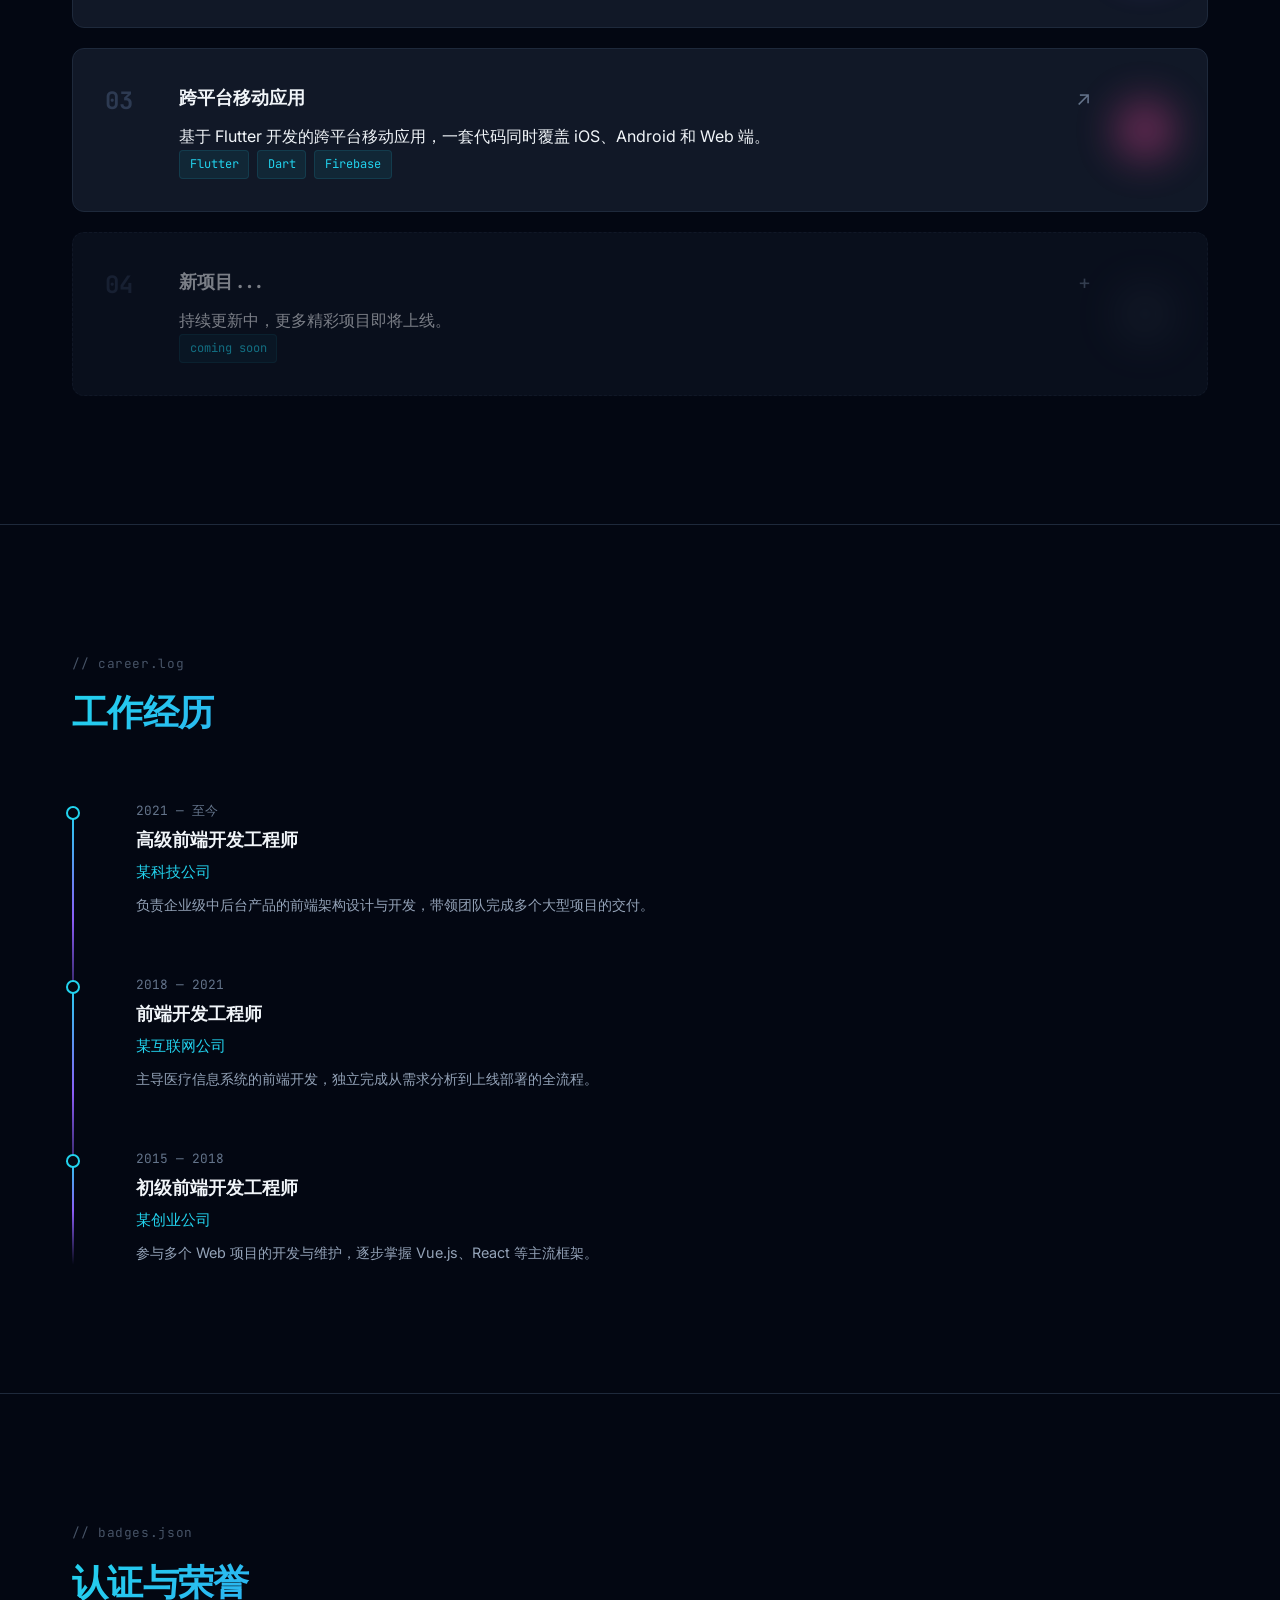
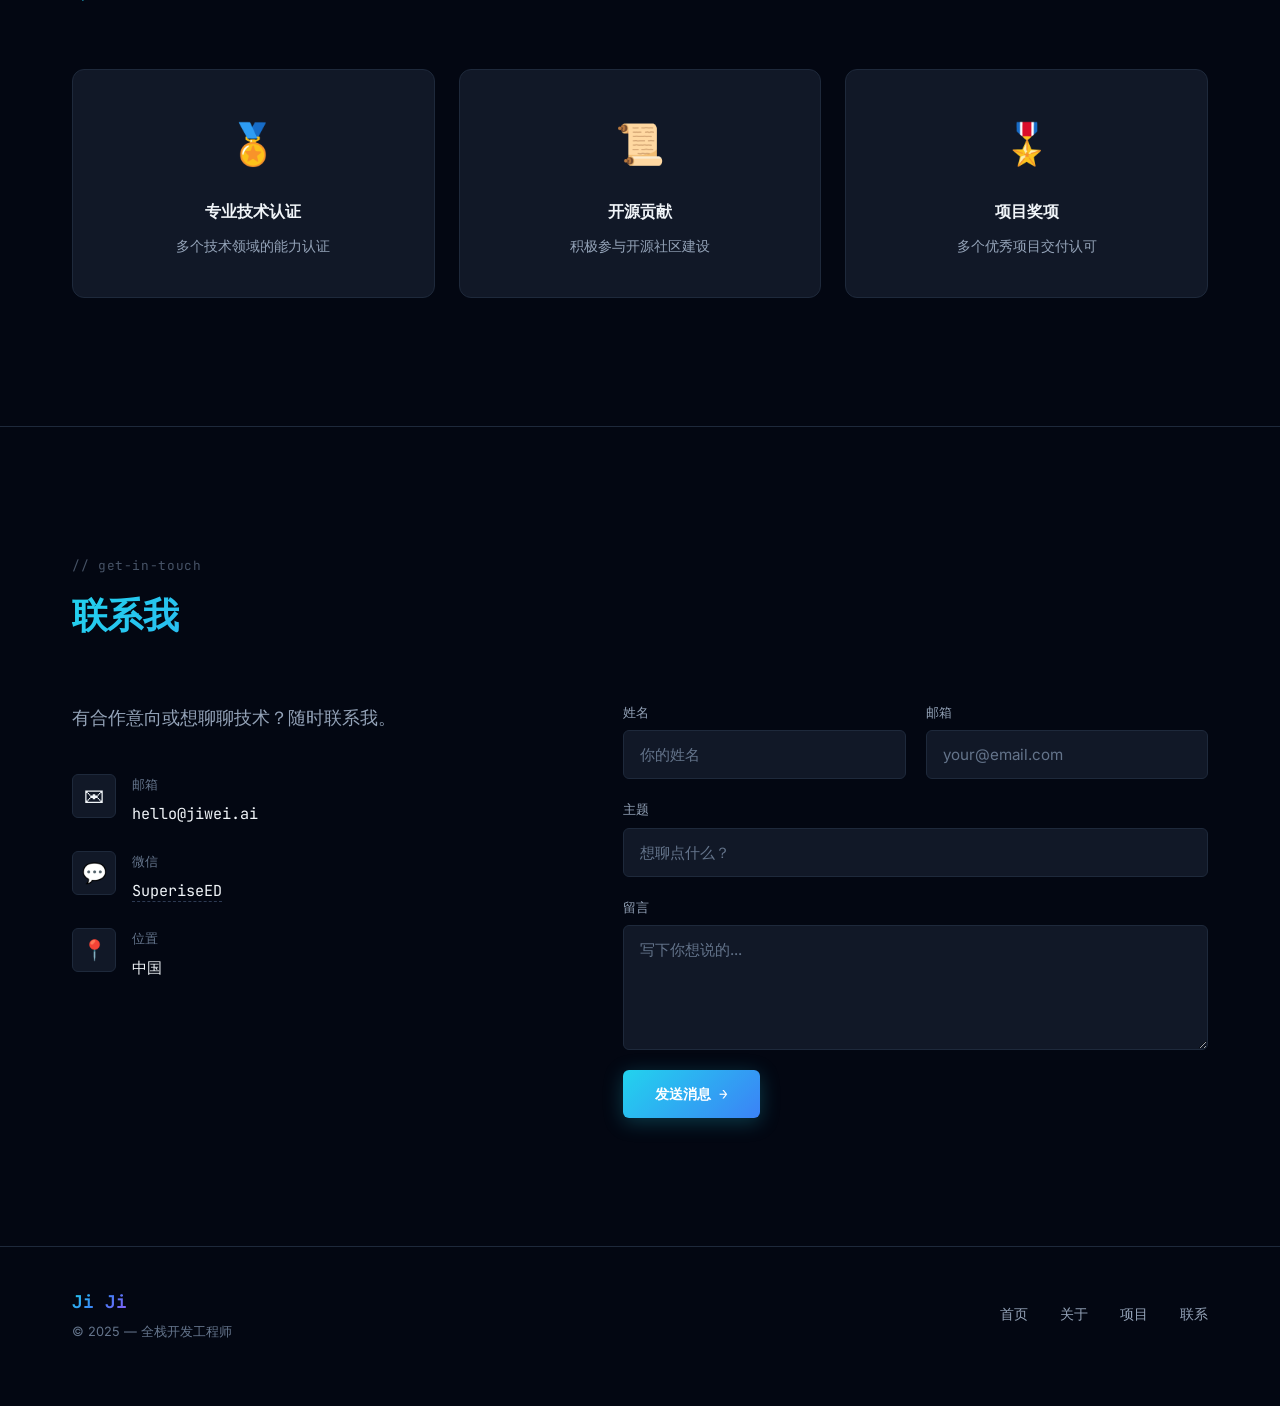
==== commit 9406f962: "x" ====
--- a/user-profile/index.html
+++ b/user-profile/index.html
@@ -3,408 +3,353 @@
 <head>
     <meta charset="UTF-8">
     <meta name="viewport" content="width=device-width, initial-scale=1.0">
-    <title>Ji Ji - 前端开发工程师</title>
+    <title>Ji Ji — 全栈开发工程师</title>
     <link rel="stylesheet" href="css/style.css">
     <link rel="preconnect" href="https://fonts.googleapis.com">
     <link rel="preconnect" href="https://fonts.gstatic.com" crossorigin>
-    <link href="https://fonts.googleapis.com/css2?family=Noto+Sans+SC:wght@300;400;500;700&display=swap" rel="stylesheet">
+    <link href="https://fonts.googleapis.com/css2?family=Inter:wght@300;400;500;600;700;800;900&family=JetBrains+Mono:wght@400;500;600;700&display=swap" rel="stylesheet">
 </head>
 <body>
+    <!-- 粒子背景 Canvas -->
+    <canvas id="particleCanvas"></canvas>
+
     <!-- 导航栏 -->
     <nav class="navbar">
-        <div class="nav-container">
-            <div class="nav-logo">Ji Ji</div>
-            <ul class="nav-menu">
-                <li><a href="#home" class="nav-link active">首页</a></li>
-                <li><a href="#about" class="nav-link">关于我</a></li>
+        <div class="nav-inner">
+            <a href="#home" class="nav-brand">
+                <span class="brand-dot"></span>
+                <span class="brand-name">Ji Ji</span>
+            </a>
+            <ul class="nav-links">
+                <li><a href="#about" class="nav-link">关于</a></li>
+                <li><a href="#skills" class="nav-link">技能</a></li>
                 <li><a href="#projects" class="nav-link">项目</a></li>
-                <li><a href="#certifications" class="nav-link">认证</a></li>
-                <li><a href="#contact" class="nav-link">联系方式</a></li>
+                <li><a href="#experience" class="nav-link">经历</a></li>
+                <li><a href="#contact" class="nav-link">联系</a></li>
             </ul>
-            <div class="nav-social">
-                <a href="#" class="social-icon" aria-label="GitHub">
-                    <svg width="20" height="20" viewBox="0 0 24 24" fill="currentColor">
-                        <path d="M12 0c-6.626 0-12 5.373-12 12 0 5.302 3.438 9.8 8.207 11.387.599.111.793-.261.793-.577v-2.234c-3.338.726-4.033-1.416-4.033-1.416-.546-1.387-1.333-1.756-1.333-1.756-1.089-.745.083-.729.083-.729 1.205.084 1.839 1.237 1.839 1.237 1.07 1.834 2.807 1.304 3.492.997.107-.775.418-1.305.762-1.604-2.665-.305-5.467-1.334-5.467-5.931 0-1.311.469-2.381 1.236-3.221-.124-.303-.535-1.524.117-3.176 0 0 1.008-.322 3.301 1.23.957-.266 1.983-.399 3.003-.404 1.02.005 2.047.138 3.006.404 2.291-1.552 3.297-1.23 3.297-1.23.653 1.653.242 2.874.118 3.176.77.84 1.235 1.911 1.235 3.221 0 4.609-2.807 5.624-5.479 5.921.43.372.823 1.102.823 2.222v3.293c0 .319.192.694.801.576 4.765-1.589 8.199-6.086 8.199-11.386 0-6.627-5.373-12-12-12z"/>
-                    </svg>
-                </a>
-                <a href="#" class="social-icon" aria-label="LinkedIn">
-                    <svg width="20" height="20" viewBox="0 0 24 24" fill="currentColor">
-                        <path d="M20.447 20.452h-3.554v-5.569c0-1.328-.027-3.037-1.852-3.037-1.853 0-2.136 1.445-2.136 2.939v5.667H9.351V9h3.414v1.561h.046c.477-.9 1.637-1.85 3.37-1.85 3.601 0 4.267 2.37 4.267 5.455v6.286zM5.337 7.433c-1.144 0-2.063-.926-2.063-2.065 0-1.138.92-2.063 2.063-2.063 1.14 0 2.064.925 2.064 2.063 0 1.139-.925 2.065-2.064 2.065zm1.782 13.019H3.555V9h3.564v11.452zM22.225 0H1.771C.792 0 0 .774 0 1.729v20.542C0 23.227.792 24 1.771 24h20.451C23.2 24 24 23.227 24 22.271V1.729C24 .774 23.2 0 22.222 0h.003z"/>
-                    </svg>
-                </a>
-            </div>
-            <button class="mobile-menu-btn" aria-label="菜单">
-                <span></span>
-                <span></span>
-                <span></span>
+            <div class="nav-actions">
+                <a href="https://github.com/" class="nav-icon" aria-label="GitHub" target="_blank" rel="noopener">
+                    <svg width="18" height="18" viewBox="0 0 24 24" fill="currentColor"><path d="M12 0c-6.626 0-12 5.373-12 12 0 5.302 3.438 9.8 8.207 11.387.599.111.793-.261.793-.577v-2.234c-3.338.726-4.033-1.416-4.033-1.416-.546-1.387-1.333-1.756-1.333-1.756-1.089-.745.083-.729.083-.729 1.205.084 1.839 1.237 1.839 1.237 1.07 1.834 2.807 1.304 3.492.997.107-.775.418-1.305.762-1.604-2.665-.305-5.467-1.334-5.467-5.931 0-1.311.469-2.381 1.236-3.221-.124-.303-.535-1.524.117-3.176 0 0 1.008-.322 3.301 1.23.957-.266 1.983-.399 3.003-.404 1.02.005 2.047.138 3.006.404 2.291-1.552 3.297-1.23 3.297-1.23.653 1.653.242 2.874.118 3.176.77.84 1.235 1.911 1.235 3.221 0 4.609-2.807 5.624-5.479 5.921.43.372.823 1.102.823 2.222v3.293c0 .319.192.694.801.576 4.765-1.589 8.199-6.086 8.199-11.386 0-6.627-5.373-12-12-12z"/></svg>
+                </a>
+                <a href="https://linkedin.com/" class="nav-icon" aria-label="LinkedIn" target="_blank" rel="noopener">
+                    <svg width="18" height="18" viewBox="0 0 24 24" fill="currentColor"><path d="M20.447 20.452h-3.554v-5.569c0-1.328-.027-3.037-1.852-3.037-1.853 0-2.136 1.445-2.136 2.939v5.667H9.351V9h3.414v1.561h.046c.477-.9 1.637-1.85 3.37-1.85 3.601 0 4.267 2.37 4.267 5.455v6.286zM5.337 7.433c-1.144 0-2.063-.926-2.063-2.065 0-1.138.92-2.063 2.063-2.063 1.14 0 2.064.925 2.064 2.063 0 1.139-.925 2.065-2.064 2.065zm1.782 13.019H3.555V9h3.564v11.452zM22.225 0H1.771C.792 0 0 .774 0 1.729v20.542C0 23.227.792 24 1.771 24h20.451C23.2 24 24 23.227 24 22.271V1.729C24 .774 23.2 0 22.222 0h.003z"/></svg>
+                </a>
+            </div>
+            <button class="mobile-toggle" aria-label="菜单">
+                <span></span><span></span><span></span>
             </button>
         </div>
     </nav>
 
-    <!-- 首页 Hero 区域 -->
+    <!-- Hero -->
     <section id="home" class="hero">
-        <div class="hero-container">
+        <div class="hero-inner">
             <div class="hero-content">
-                <h1 class="hero-greeting">你好，我是 <span class="highlight">Ji Ji</span></h1>
-                <h2 class="hero-title">全栈开发工程师</h2>
-                <p class="hero-description">
-                    10年+前端开发经验，专注于构建高性能、用户体验优秀的Web应用
+                <p class="hero-greeting">全栈开发工程师</p>
+                <h1 class="hero-name">
+                    <span class="hero-label">你好，我是</span>
+                    <span class="hero-title">
+                        <span class="title-word">Ji</span>
+                        <span class="title-word">Ji</span>
+                    </span>
+                </h1>
+                <p class="hero-desc">
+                    10年+ 构建高性能 Web 应用<br>
+                    从需求分析到架构设计，从开发上线到优化迭代
                 </p>
-                <div class="hero-buttons">
-                    <a href="#projects" class="btn btn-primary">查看我的项目</a>
-                    <a href="#contact" class="btn btn-secondary">联系我</a>
-                </div>
-            </div>
-            <div class="hero-image">
-                <div class="hero-avatar">
-                    <img src="images/avatar-circle.jpg" style="width: 100%;" alt="Ji Ji 头像" />
-                </div>
-            </div>
-        </div>
-        <div class="scroll-indicator">
-            <span>向下滚动</span>
-            <div class="scroll-arrow"></div>
+                <div class="hero-actions">
+                    <a href="#projects" class="btn btn-primary">
+                        <span>查看项目</span>
+                        <span class="btn-arrow">→</span>
+                    </a>
+                    <a href="#contact" class="btn btn-outline">联系我</a>
+                </div>
+            </div>
+            <div class="hero-visual">
+                <div class="avatar-glow">
+                    <div class="avatar-ring ring-1"></div>
+                    <div class="avatar-ring ring-2"></div>
+                    <div class="avatar-ring ring-3"></div>
+                    <div class="avatar-frame">
+                        <img src="images/avatar-circle.jpg" alt="Ji Ji">
+                    </div>
+                </div>
+            </div>
+        </div>
+        <div class="hero-scroll-indicator">
+            <div class="scroll-line"></div>
+            <span>Scroll</span>
+        </div>
+    </section>
+
+    <!-- 统计数据 -->
+    <section class="stats-bar">
+        <div class="stats-inner">
+            <div class="stat-item">
+                <span class="stat-number" data-target="10">0</span>
+                <span class="stat-unit">+</span>
+                <span class="stat-label">年开发经验</span>
+            </div>
+            <div class="stat-divider"></div>
+            <div class="stat-item">
+                <span class="stat-number" data-target="50">0</span>
+                <span class="stat-unit">+</span>
+                <span class="stat-label">项目交付</span>
+            </div>
+            <div class="stat-divider"></div>
+            <div class="stat-item">
+                <span class="stat-number" data-target="5">0</span>
+                <span class="stat-unit">+</span>
+                <span class="stat-label">技术领域</span>
+            </div>
+            <div class="stat-divider"></div>
+            <div class="stat-item">
+                <span class="stat-number" data-target="100">0</span>
+                <span class="stat-unit">%</span>
+                <span class="stat-label">热情投入</span>
+            </div>
         </div>
     </section>
 
     <!-- 关于我 -->
     <section id="about" class="about">
-        <div class="container">
+        <div class="section-inner">
+            <p class="section-tag">// about.md</p>
             <h2 class="section-title">关于我</h2>
-            <div class="about-content">
+            <div class="about-grid">
                 <div class="about-text">
-                    <p class="about-intro">
-                        拥有10年以上前端开发经验的专业工程师，熟悉 Vue / React / uni-app / Node.js / Flutter 等技术体系。
+                    <p>
+                        拥有10年以上前端开发经验的专业工程师，熟悉 <code>Vue</code> / <code>React</code> / <code>uni-app</code> / <code>Node.js</code> / <code>Flutter</code> 等技术体系。
                     </p>
-                    <p class="about-detail">
-                        具备从需求分析到架构设计、从开发上线到优化迭代的完整项目经验，能够独立负责复杂系统开发。
-                        在医疗系统、企业中后台、工具型产品等多个领域有实际落地经验。
+                    <p>
+                        具备从需求分析到架构设计、从开发上线到优化迭代的完整项目经验，能够独立负责复杂系统开发。在医疗系统、企业中后台、工具型产品等多个领域有实际落地经验。
                     </p>
-                    <div class="about-highlights">
-                        <div class="highlight-item">
-                            <div class="highlight-number">10+</div>
-                            <div class="highlight-label">年经验</div>
-                        </div>
-                        <div class="highlight-item">
-                            <div class="highlight-number">20+</div>
-                            <div class="highlight-label">项目经验</div>
-                        </div>
-                        <div class="highlight-item">
-                            <div class="highlight-number">5+</div>
-                            <div class="highlight-label">技术领域</div>
-                        </div>
-                    </div>
-                </div>
-                <div class="about-skills">
-                    <h3>核心技能</h3>
-                    <div class="skills-grid">
-                        <div class="skill-category">
-                            <h4>前端开发</h4>
-                            <div class="skill-tags">
-                                <span class="skill-tag">Vue2/3</span>
-                                <span class="skill-tag">React</span>
-                                <span class="skill-tag">uni-app</span>
-                                <span class="skill-tag">React Native</span>
-                                <span class="skill-tag">Flutter</span>
-                            </div>
-                        </div>
-                        <div class="skill-category">
-                            <h4>工程化</h4>
-                            <div class="skill-tags">
-                                <span class="skill-tag">Webpack</span>
-                                <span class="skill-tag">Vite</span>
-                                <span class="skill-tag">组件库建设</span>
-                                <span class="skill-tag">分包优化</span>
-                            </div>
-                        </div>
-                        <div class="skill-category">
-                            <h4>数据与通信</h4>
-                            <div class="skill-tags">
-                                <span class="skill-tag">WebSocket</span>
-                                <span class="skill-tag">ECharts</span>
-                                <span class="skill-tag">文件上传</span>
-                            </div>
-                        </div>
-                        <div class="skill-category">
-                            <h4>后端与其他</h4>
-                            <div class="skill-tags">
-                                <span class="skill-tag">Node.js</span>
-                                <span class="skill-tag">MongoDB</span>
-                                <span class="skill-tag">Three.js</span>
-                                <span class="skill-tag">WebRTC</span>
-                            </div>
-                        </div>
-                    </div>
-                </div>
+                    <p>
+                        注重代码质量与用户体验，善于将复杂业务需求转化为简洁、可维护的技术方案。持续关注前端技术发展趋势，乐于分享与技术交流。
+                    </p>
+                    <div class="about-tags">
+                        <span class="about-tag">Vue.js</span>
+                        <span class="about-tag">React</span>
+                        <span class="about-tag">Node.js</span>
+                        <span class="about-tag">Flutter</span>
+                        <span class="about-tag">TypeScript</span>
+                    </div>
+                </div>
+                <div class="about-code">
+                    <div class="code-window">
+                        <div class="code-header">
+                            <span class="code-dot red"></span>
+                            <span class="code-dot yellow"></span>
+                            <span class="code-dot green"></span>
+                            <span class="code-filename">about.ts</span>
+                        </div>
+                        <pre class="code-body"><code><span class="code-keyword">interface</span> <span class="code-type">Developer</span> {
+  <span class="code-prop">name</span>: <span class="code-string">'Ji Ji'</span>;
+  <span class="code-prop">role</span>: <span class="code-string">'全栈工程师'</span>;
+  <span class="code-prop">experience</span>: <span class="code-number">10</span>;
+  <span class="code-prop">location</span>: <span class="code-string">'中国'</span>;
+  <span class="code-prop">passion</span>: <span class="code-number">Infinity</span>;
+}
+
+<span class="code-comment">// 专注构建优秀的 Web 体验</span>
+<span class="code-keyword">const</span> <span class="code-var">dev</span> = <span class="code-keyword">new</span> <span class="code-type">Developer</span>();
+<span class="code-var">dev</span>.<span class="code-method">build</span>(<span class="code-string">'amazing-things'</span>);</code></pre>
+                    </div>
+                </div>
+            </div>
+        </div>
+    </section>
+
+    <!-- 技能栈 -->
+    <section id="skills" class="skills">
+        <div class="section-inner">
+            <p class="section-tag">// skills.json</p>
+            <h2 class="section-title">技能栈</h2>
+            <div class="skills-grid">
+                <div class="skill-card">
+                    <div class="skill-card-header">
+                        <span class="skill-icon icon-frontend">⚡</span>
+                        <h3>前端框架</h3>
+                    </div>
+                    <div class="skill-list">
+                        <span class="skill-pill">Vue.js</span>
+                        <span class="skill-pill">React</span>
+                        <span class="skill-pill">uni-app</span>
+                        <span class="skill-pill">Pinia</span>
+                        <span class="skill-pill">Nuxt</span>
+                    </div>
+                </div>
+                <div class="skill-card">
+                    <div class="skill-card-header">
+                        <span class="skill-icon icon-lang">◈</span>
+                        <h3>语言</h3>
+                    </div>
+                    <div class="skill-list">
+                        <span class="skill-pill">TypeScript</span>
+                        <span class="skill-pill">JavaScript</span>
+                        <span class="skill-pill">HTML5</span>
+                        <span class="skill-pill">CSS3</span>
+                        <span class="skill-pill">Dart</span>
+                    </div>
+                </div>
+                <div class="skill-card">
+                    <div class="skill-card-header">
+                        <span class="skill-icon icon-backend">◉</span>
+                        <h3>后端</h3>
+                    </div>
+                    <div class="skill-list">
+                        <span class="skill-pill">Node.js</span>
+                        <span class="skill-pill">Express</span>
+                        <span class="skill-pill">Koa</span>
+                        <span class="skill-pill">RESTful API</span>
+                        <span class="skill-pill">GraphQL</span>
+                    </div>
+                </div>
+                <div class="skill-card">
+                    <div class="skill-card-header">
+                        <span class="skill-icon icon-mobile">◎</span>
+                        <h3>移动端</h3>
+                    </div>
+                    <div class="skill-list">
+                        <span class="skill-pill">Flutter</span>
+                        <span class="skill-pill">微信小程序</span>
+                        <span class="skill-pill">H5</span>
+                        <span class="skill-pill">iOS</span>
+                        <span class="skill-pill">Android</span>
+                    </div>
+                </div>
+                <div class="skill-card">
+                    <div class="skill-card-header">
+                        <span class="skill-icon icon-tools">⚙</span>
+                        <h3>工程化</h3>
+                    </div>
+                    <div class="skill-list">
+                        <span class="skill-pill">Webpack</span>
+                        <span class="skill-pill">Vite</span>
+                        <span class="skill-pill">Docker</span>
+                        <span class="skill-pill">CI/CD</span>
+                        <span class="skill-pill">Git</span>
+                    </div>
+                </div>
+                <div class="skill-card">
+                    <div class="skill-card-header">
+                        <span class="skill-icon icon-db">▣</span>
+                        <h3>数据库</h3>
+                    </div>
+                    <div class="skill-list">
+                        <span class="skill-pill">MySQL</span>
+                        <span class="skill-pill">PostgreSQL</span>
+                        <span class="skill-pill">MongoDB</span>
+                        <span class="skill-pill">Redis</span>
+                    </div>
+                </div>
+            </div>
+        </div>
+    </section>
+
+    <!-- 项目 -->
+    <section id="projects" class="projects">
+        <div class="section-inner">
+            <p class="section-tag">// projects/</p>
+            <h2 class="section-title">项目经历</h2>
+            <div class="projects-list">
+                <a href="#" class="project-card" target="_blank" rel="noopener">
+                    <div class="project-number">01</div>
+                    <div class="project-content">
+                        <div class="project-top">
+                            <h3>医疗信息管理系统</h3>
+                            <span class="project-link-icon">↗</span>
+                        </div>
+                        <p>面向医疗机构的企业级中后台管理系统，涵盖患者管理、预约排班、数据统计等核心功能模块。</p>
+                        <div class="project-tech">
+                            <span>Vue.js</span><span>TypeScript</span><span>Element Plus</span>
+                        </div>
+                    </div>
+                    <div class="project-visual">
+                        <div class="project-gradient gradient-1"></div>
+                    </div>
+                </a>
+                <a href="#" class="project-card" target="_blank" rel="noopener">
+                    <div class="project-number">02</div>
+                    <div class="project-content">
+                        <div class="project-top">
+                            <h3>企业中后台管理平台</h3>
+                            <span class="project-link-icon">↗</span>
+                        </div>
+                        <p>多租户 SaaS 管理平台，支持权限管理、工作流引擎、数据可视化看板等企业级功能。</p>
+                        <div class="project-tech">
+                            <span>React</span><span>Ant Design</span><span>Node.js</span>
+                        </div>
+                    </div>
+                    <div class="project-visual">
+                        <div class="project-gradient gradient-2"></div>
+                    </div>
+                </a>
+                <a href="#" class="project-card" target="_blank" rel="noopener">
+                    <div class="project-number">03</div>
+                    <div class="project-content">
+                        <div class="project-top">
+                            <h3>跨平台移动应用</h3>
+                            <span class="project-link-icon">↗</span>
+                        </div>
+                        <p>基于 Flutter 开发的跨平台移动应用，一套代码同时覆盖 iOS、Android 和 Web 端。</p>
+                        <div class="project-tech">
+                            <span>Flutter</span><span>Dart</span><span>Firebase</span>
+                        </div>
+                    </div>
+                    <div class="project-visual">
+                        <div class="project-gradient gradient-3"></div>
+                    </div>
+                </a>
+                <a href="#" class="project-card project-new" target="_blank" rel="noopener">
+                    <div class="project-number">04</div>
+                    <div class="project-content">
+                        <div class="project-top">
+                            <h3>新项目...</h3>
+                            <span class="project-link-icon">+</span>
+                        </div>
+                        <p>持续更新中，更多精彩项目即将上线。</p>
+                        <div class="project-tech">
+                            <span>coming soon</span>
+                        </div>
+                    </div>
+                    <div class="project-visual">
+                        <div class="project-gradient gradient-new"></div>
+                    </div>
+                </a>
             </div>
         </div>
     </section>
 
     <!-- 工作经历 -->
     <section id="experience" class="experience">
-        <div class="container">
+        <div class="section-inner">
+            <p class="section-tag">// career.log</p>
             <h2 class="section-title">工作经历</h2>
             <div class="timeline">
                 <div class="timeline-item">
-                    <div class="timeline-marker"></div>
                     <div class="timeline-content">
-                        <div class="timeline-header">
-                            <h3 class="timeline-title">企业系统（EAM / CMS / 工单 / 行政门户）</h3>
-                            <span class="timeline-date">2025.10 – 至今</span>
-                        </div>
-                        <p class="timeline-role">前端 / 全栈开发工程师</p>
-                        <ul class="timeline-achievements">
-                            <li>2周内完成 Flutter App → H5 重构，覆盖全部核心功能</li>
-                            <li>独立开发行政门户系统（H5 + Web管理端）并上线</li>
-                            <li>深度参与工单系统全流程开发，向全栈 + AI方向拓展</li>
-                            <li>负责EAM设备管理系统的持续维护与优化</li>
-                        </ul>
-                        <div class="timeline-tech">
-                            <span class="tech-tag">Vue3</span>
-                            <span class="tech-tag">状态管理</span>
-                            <span class="tech-tag">跨端适配</span>
-                        </div>
+                        <div class="timeline-date">2021 — 至今</div>
+                        <h3 class="timeline-role">高级前端开发工程师</h3>
+                        <p class="timeline-company">某科技公司</p>
+                        <p class="timeline-desc">负责企业级中后台产品的前端架构设计与开发，带领团队完成多个大型项目的交付。</p>
                     </div>
                 </div>
                 <div class="timeline-item">
-                    <div class="timeline-marker"></div>
                     <div class="timeline-content">
-                        <div class="timeline-header">
-                            <h3 class="timeline-title">个人项目（小黄历 App / 码兔云打印平台）</h3>
-                            <span class="timeline-date">2024.11 – 2025.10</span>
-                        </div>
-                        <p class="timeline-role">全栈开发工程师</p>
-                        <ul class="timeline-achievements">
-                            <li>从0到1完成小黄历App开发与上线（黄历/八字排盘/节气/经方知识库）</li>
-                            <li>主导码兔云打印平台远程打印+快递履约系统设计与开发</li>
-                            <li>实现证件照自动处理（裁剪/换背景）功能</li>
-                            <li>小程序分包优化，显著提升加载速度</li>
-                        </ul>
-                        <div class="timeline-tech">
-                            <span class="tech-tag">uni-app</span>
-                            <span class="tech-tag">uView</span>
-                            <span class="tech-tag">Node.js</span>
-                        </div>
+                        <div class="timeline-date">2018 — 2021</div>
+                        <h3 class="timeline-role">前端开发工程师</h3>
+                        <p class="timeline-company">某互联网公司</p>
+                        <p class="timeline-desc">主导医疗信息系统的前端开发，独立完成从需求分析到上线部署的全流程。</p>
                     </div>
                 </div>
                 <div class="timeline-item">
-                    <div class="timeline-marker"></div>
                     <div class="timeline-content">
-                        <div class="timeline-header">
-                            <h3 class="timeline-title">智能重症管理系统</h3>
-                            <span class="timeline-date">2021.12 – 2024.11</span>
-                        </div>
-                        <p class="timeline-role">前端核心开发</p>
-                        <ul class="timeline-achievements">
-                            <li>ICU全流程系统开发：入科/出科/在科管理</li>
-                            <li>医嘱/护理/设备绑定功能开发</li>
-                            <li>基于RuoYi-Vue构建中后台系统</li>
-                            <li>WebSocket实时数据通知系统</li>
-                            <li>表格性能优化（类Excel能力实现）</li>
-                        </ul>
-                        <div class="timeline-tech">
-                            <span class="tech-tag">Vue2</span>
-                            <span class="tech-tag">WebSocket</span>
-                            <span class="tech-tag">ECharts</span>
-                        </div>
-                    </div>
-                </div>
-                <div class="timeline-item">
-                    <div class="timeline-marker"></div>
-                    <div class="timeline-content">
-                        <div class="timeline-header">
-                            <h3 class="timeline-title">医疗相关系统（多个）</h3>
-                            <span class="timeline-date">2018.07 – 2024.11</span>
-                        </div>
-                        <p class="timeline-role">前端负责人</p>
-                        <ul class="timeline-achievements">
-                            <li>医生辅助平台、围术期核查系统、交班系统开发</li>
-                            <li>多媒体系统（视频/直播/三维模型）开发</li>
-                            <li>实时通信系统（WebSocket）开发</li>
-                            <li>React组件库建设与维护</li>
-                        </ul>
-                        <div class="timeline-tech">
-                            <span class="tech-tag">React</span>
-                            <span class="tech-tag">WebRTC</span>
-                            <span class="tech-tag">Three.js</span>
-                        </div>
-                    </div>
-                </div>
-                <div class="timeline-item">
-                    <div class="timeline-marker"></div>
-                    <div class="timeline-content">
-                        <div class="timeline-header">
-                            <h3 class="timeline-title">一步购车</h3>
-                            <span class="timeline-date">2017.06 – 2018.06</span>
-                        </div>
-                        <p class="timeline-role">React Native开发</p>
-                        <ul class="timeline-achievements">
-                            <li>开发跨端金融类App</li>
-                            <li>自建热更新服务（Node + MongoDB）</li>
-                        </ul>
-                        <div class="timeline-tech">
-                            <span class="tech-tag">React Native</span>
-                            <span class="tech-tag">Node.js</span>
-                            <span class="tech-tag">MongoDB</span>
-                        </div>
-                    </div>
-                </div>
-                <div class="timeline-item">
-                    <div class="timeline-marker"></div>
-                    <div class="timeline-content">
-                        <div class="timeline-header">
-                            <h3 class="timeline-title">派派猪理财</h3>
-                            <span class="timeline-date">2014.07 – 2017.06</span>
-                        </div>
-                        <p class="timeline-role">全栈开发工程师</p>
-                        <ul class="timeline-achievements">
-                            <li>PC + H5 + App 全端开发</li>
-                            <li>独立完成RN App上架流程</li>
-                            <li>多渠道打包 + 热更新体系搭建</li>
-                        </ul>
-                        <div class="timeline-tech">
-                            <span class="tech-tag">React</span>
-                            <span class="tech-tag">H5</span>
-                            <span class="tech-tag">App开发</span>
-                        </div>
-                    </div>
-                </div>
-            </div>
-        </div>
-    </section>
-
-    <!-- 项目展示 -->
-    <section id="projects" class="projects">
-        <div class="container">
-            <h2 class="section-title">项目展示</h2>
-            <p class="section-subtitle">探索我的项目作品，每个项目都代表着一次创新与挑战</p>
-            <div class="projects-grid">
-                <!-- 项目卡片 1 -->
-                <div class="project-card">
-                    <div class="project-icon">
-                        <svg viewBox="0 0 24 24" fill="none" stroke="currentColor" stroke-width="2">
-                            <path d="M13 2L3 14h9l-1 8 10-12h-9l1-8z"/>
-                        </svg>
-                    </div>
-                    <h3 class="project-title">小黄历 App</h3>
-                    <p class="project-meta">2024.11 – 2025.10</p>
-                    <p class="project-description">
-                        从0到1完成的工具型产品，包含黄历、八字排盘、节气、经方知识库等功能，实现独立产品闭环。
-                    </p>
-                    <div class="project-tags">
-                        <span class="project-tag">uni-app</span>
-                        <span class="project-tag">uView</span>
-                        <span class="project-tag">全栈</span>
-                    </div>
-                    <a href="#" class="project-link" target="_blank" rel="noopener noreferrer">
-                        <span>访问项目</span>
-                        <svg width="16" height="16" viewBox="0 0 24 24" fill="none" stroke="currentColor" stroke-width="2">
-                            <path d="M7 17l14-14M17 17H7V7"/>
-                        </svg>
-                    </a>
-                </div>
-
-                <!-- 项目卡片 2 -->
-                <div class="project-card">
-                    <div class="project-icon">
-                        <svg viewBox="0 0 24 24" fill="none" stroke="currentColor" stroke-width="2">
-                            <rect x="2" y="3" width="20" height="14" rx="2" ry="2"/>
-                            <line x1="8" y1="21" x2="16" y2="21"/>
-                            <line x1="12" y1="17" x2="12" y2="21"/>
-                        </svg>
-                    </div>
-                    <h3 class="project-title">码兔云打印平台</h3>
-                    <p class="project-meta">2024.11 – 2025.10</p>
-                    <p class="project-description">
-                        完整的商业闭环系统，实现远程打印、快递履约、证件照自动处理、订单管理等核心功能。
-                    </p>
-                    <div class="project-tags">
-                        <span class="project-tag">uni-app</span>
-                        <span class="project-tag">Node.js</span>
-                        <span class="project-tag">MongoDB</span>
-                    </div>
-                    <a href="#" class="project-link" target="_blank" rel="noopener noreferrer">
-                        <span>访问项目</span>
-                        <svg width="16" height="16" viewBox="0 0 24 24" fill="none" stroke="currentColor" stroke-width="2">
-                            <path d="M7 17l14-14M17 17H7V7"/>
-                        </svg>
-                    </a>
-                </div>
-
-                <!-- 项目卡片 3 -->
-                <div class="project-card">
-                    <div class="project-icon">
-                        <svg viewBox="0 0 24 24" fill="none" stroke="currentColor" stroke-width="2">
-                            <path d="M22 12h-4l-3 9L9 3l-3 9H2"/>
-                        </svg>
-                    </div>
-                    <h3 class="project-title">智能重症管理系统</h3>
-                    <p class="project-meta">2021.12 – 2024.11</p>
-                    <p class="project-description">
-                        ICU全流程系统，包含入科/出科/在科管理、医嘱/护理/设备绑定、实时数据通知等功能。
-                    </p>
-                    <div class="project-tags">
-                        <span class="project-tag">Vue2</span>
-                        <span class="project-tag">WebSocket</span>
-                        <span class="project-tag">RuoYi-Vue</span>
-                    </div>
-                    <a href="#" class="project-link" target="_blank" rel="noopener noreferrer">
-                        <span>访问项目</span>
-                        <svg width="16" height="16" viewBox="0 0 24 24" fill="none" stroke="currentColor" stroke-width="2">
-                            <path d="M7 17l14-14M17 17H7V7"/>
-                        </svg>
-                    </a>
-                </div>
-
-                <!-- 项目卡片 4 -->
-                <div class="project-card">
-                    <div class="project-icon">
-                        <svg viewBox="0 0 24 24" fill="none" stroke="currentColor" stroke-width="2">
-                            <rect x="2" y="7" width="20" height="14" rx="2" ry="2"/>
-                            <path d="M16 21V5a2 2 0 0 0-2-2h-4a2 2 0 0 0-2 2v16"/>
-                        </svg>
-                    </div>
-                    <h3 class="project-title">企业系统（EAM/CMS/工单）</h3>
-                    <p class="project-meta">2025.10 – 至今</p>
-                    <p class="project-description">
-                        多系统前端负责人，完成Flutter App到H5重构，独立开发行政门户系统，深度参与工单系统开发。
-                    </p>
-                    <div class="project-tags">
-                        <span class="project-tag">Vue3</span>
-                        <span class="project-tag">状态管理</span>
-                        <span class="project-tag">跨端适配</span>
-                    </div>
-                    <a href="#" class="project-link" target="_blank" rel="noopener noreferrer">
-                        <span>访问项目</span>
-                        <svg width="16" height="16" viewBox="0 0 24 24" fill="none" stroke="currentColor" stroke-width="2">
-                            <path d="M7 17l14-14M17 17H7V7"/>
-                        </svg>
-                    </a>
-                </div>
-
-                <!-- 预留项目卡片 -->
-                <div class="project-card project-card-placeholder">
-                    <div class="project-icon">
-                        <svg viewBox="0 0 24 24" fill="none" stroke="currentColor" stroke-width="2">
-                            <circle cx="12" cy="12" r="10"/>
-                            <line x1="12" y1="8" x2="12" y2="16"/>
-                            <line x1="8" y1="12" x2="16" y2="12"/>
-                        </svg>
-                    </div>
-                    <h3 class="project-title">更多项目即将呈现</h3>
-                    <p class="project-meta">敬请期待</p>
-                    <p class="project-description">
-                        这里将展示您未来的项目作品。每个项目都会有详细的介绍和演示链接。
-                    </p>
-                    <div class="project-tags">
-                        <span class="project-tag">预留位置</span>
-                    </div>
-                    <a href="#" class="project-link project-link-disabled">
-                        <span>即将上线</span>
-                        <svg width="16" height="16" viewBox="0 0 24 24" fill="none" stroke="currentColor" stroke-width="2">
-                            <path d="M7 17l14-14M17 17H7V7"/>
-                        </svg>
-                    </a>
+                        <div class="timeline-date">2015 — 2018</div>
+                        <h3 class="timeline-role">初级前端开发工程师</h3>
+                        <p class="timeline-company">某创业公司</p>
+                        <p class="timeline-desc">参与多个 Web 项目的开发与维护，逐步掌握 Vue.js、React 等主流框架。</p>
+                    </div>
                 </div>
             </div>
         </div>
@@ -412,64 +357,27 @@
 
     <!-- 认证 -->
     <section id="certifications" class="certifications">
-        <div class="container">
-            <h2 class="section-title">专业认证</h2>
-            <div class="certifications-list">
-                <div class="certification-item">
-                    <div class="certification-badge">
-                        <svg viewBox="0 0 24 24" fill="none" stroke="currentColor" stroke-width="2">
-                            <circle cx="12" cy="8" r="7"/>
-                            <polyline points="8.21 13.89 7 13 5.5 14.5 4 13 2.71 13.89"/>
-                            <path d="M12 20.89v-7"/>
-                        </svg>
-                    </div>
-                    <div class="certification-info">
-                        <h3 class="certification-name">CERTIFICATION OF BUSINESS CORRESPONDENTS/FACILITATORS</h3>
-                        <p class="certification-issuer">Indian Institute of Banking & Finance</p>
-                        <span class="certification-year">2019</span>
-                    </div>
-                </div>
-                <div class="certification-item">
-                    <div class="certification-badge">
-                        <svg viewBox="0 0 24 24" fill="none" stroke="currentColor" stroke-width="2">
-                            <circle cx="12" cy="8" r="7"/>
-                            <polyline points="8.21 13.89 7 13 5.5 14.5 4 13 2.71 13.89"/>
-                            <path d="M12 20.89v-7"/>
-                        </svg>
-                    </div>
-                    <div class="certification-info">
-                        <h3 class="certification-name">CERTIFIED SCRUM PRODUCT OWNER®</h3>
-                        <p class="certification-issuer">Scrum Alliance®</p>
-                        <span class="certification-year">2024</span>
-                    </div>
-                </div>
-                <div class="certification-item">
-                    <div class="certification-badge">
-                        <svg viewBox="0 0 24 24" fill="none" stroke="currentColor" stroke-width="2">
-                            <circle cx="12" cy="8" r="7"/>
-                            <polyline points="8.21 13.89 7 13 5.5 14.5 4 13 2.71 13.89"/>
-                            <path d="M12 20.89v-7"/>
-                        </svg>
-                    </div>
-                    <div class="certification-info">
-                        <h3 class="certification-name">ADVANCE CERTIFIED SCRUM PRODUCT OWNER®</h3>
-                        <p class="certification-issuer">Scrum Alliance®</p>
-                        <span class="certification-year">2024</span>
-                    </div>
-                </div>
-                <div class="certification-item">
-                    <div class="certification-badge">
-                        <svg viewBox="0 0 24 24" fill="none" stroke="currentColor" stroke-width="2">
-                            <path d="M22 10v-6a2 2 0 0 0-2-2H4a2 2 0 0 0-2 2v6"/>
-                            <path d="M2 12l10 6 10-6"/>
-                            <path d="M12 18v-6"/>
-                        </svg>
-                    </div>
-                    <div class="certification-info">
-                        <h3 class="certification-name">软件工程 学士（本科）</h3>
-                        <p class="certification-issuer">2014年毕业于</p>
-                        <span class="certification-year">2014</span>
-                    </div>
+        <div class="section-inner">
+            <p class="section-tag">// badges.json</p>
+            <h2 class="section-title">认证与荣誉</h2>
+            <div class="cert-grid">
+                <div class="cert-card">
+                    <div class="cert-glow"></div>
+                    <span class="cert-icon">🏅</span>
+                    <h3>专业技术认证</h3>
+                    <p>多个技术领域的能力认证</p>
+                </div>
+                <div class="cert-card">
+                    <div class="cert-glow"></div>
+                    <span class="cert-icon">📜</span>
+                    <h3>开源贡献</h3>
+                    <p>积极参与开源社区建设</p>
+                </div>
+                <div class="cert-card">
+                    <div class="cert-glow"></div>
+                    <span class="cert-icon">🎖️</span>
+                    <h3>项目奖项</h3>
+                    <p>多个优秀项目交付认可</p>
                 </div>
             </div>
         </div>
@@ -477,120 +385,93 @@
 
     <!-- 联系方式 -->
     <section id="contact" class="contact">
-        <div class="container">
+        <div class="section-inner">
+            <p class="section-tag">// get-in-touch</p>
             <h2 class="section-title">联系我</h2>
-            <div class="contact-content">
+            <div class="contact-grid">
                 <div class="contact-info">
-                    <h3>让我们一起创造精彩</h3>
-                    <p class="contact-description">
-                        无论是项目合作还是技术交流，都欢迎随时联系我。我期待与您携手共创美好未来！
+                    <p class="contact-intro">
+                        有合作意向或想聊聊技术？随时联系我。
                     </p>
-                    <div class="contact-details">
+                    <div class="contact-items">
                         <div class="contact-item">
-                            <div class="contact-icon">
-                                <svg viewBox="0 0 24 24" fill="none" stroke="currentColor" stroke-width="2">
-                                    <path d="M4 4h16c1.1 0 2 .9 2 2v12c0 1.1-.9 2-2 2H4c-1.1 0-2-.9-2-2V6c0-1.1.9-2 2-2z"/>
-                                    <polyline points="22,6 12,13 2,6"/>
-                                </svg>
+                            <span class="ci-icon">✉</span>
+                            <div>
+                                <h4>邮箱</h4>
+                                <a href="mailto:hello@jiwei.ai" class="ci-val">hello@jiwei.ai</a>
                             </div>
-                            <div class="contact-text">
-                                <h4>邮箱</h4>
-                                <a href="mailto:1761353979@qq.com" class="contact-link">1761353979@qq.com</a>
+                        </div>
+                        <div class="contact-item">
+                            <span class="ci-icon">💬</span>
+                            <div>
+                                <h4>微信</h4>
+                                <span class="ci-val wechat" onclick="copyWechat(this)" title="点击复制微信号">SuperiseED</span>
                             </div>
                         </div>
                         <div class="contact-item">
-                            <div class="contact-icon">
-                                <svg viewBox="0 0 24 24" fill="none" stroke="currentColor" stroke-width="2">
-                                    <path d="M22 16.92v3a2 2 0 0 1-2.18 2 19.79 19.79 0 0 1-8.63-3.07 19.5 19.5 0 0 1-6-6 19.79 19.79 0 0 1-3.07-8.67A2 2 0 0 1 4.11 2h3a2 2 0 0 1 2 1.72 12.84 12.84 0 0 0 .7 2.81 2 2 0 0 1-.45 2.11L8.09 9.91a16 16 0 0 0 6 6l1.27-1.27a2 2 0 0 1 2.11-.45 12.84 12.84 0 0 0 2.81.7A2 2 0 0 1 22 16.92z"/>
-                                </svg>
+                            <span class="ci-icon">📍</span>
+                            <div>
+                                <h4>位置</h4>
+                                <span class="ci-val">中国</span>
                             </div>
-                            <div class="contact-text">
-                                <h4>电话</h4>
-                                <a href="tel:+8618218701210" class="contact-link">182 1870 1210</a>
-                            </div>
-                        </div>
-                        <div class="contact-item">
-                            <div class="contact-icon">
-                                <svg viewBox="0 0 24 24" fill="none" stroke="currentColor" stroke-width="2">
-                                    <path d="M21 11a9 9 0 0 1-9 9m9-9a9 9 0 0 0-9-9m9 9H3m9 9a9 9 0 0 1-9-9m9 9c1.657 0 3-4.03 3-9s-1.343-9-3-9m0 18c-1.657 0-3-4.03-3-9s1.343-9 3-9m-9 9a9 9 0 0 1 9-9"/>
-                                </svg>
-                            </div>
-                            <div class="contact-text">
-                                <h4>微信</h4>
-                                <span class="contact-link" onclick="copyWechat(this)" title="点击复制微信号">SuperiseED</span>
-                            </div>
-                        </div>
-                        <div class="contact-item">
-                            <div class="contact-icon">
-                                <svg viewBox="0 0 24 24" fill="none" stroke="currentColor" stroke-width="2">
-                                    <path d="M21 10c0 7-9 13-9 13s-9-6-9-13a9 9 0 0 1 18 0z"/>
-                                    <circle cx="12" cy="10" r="3"/>
-                                </svg>
-                            </div>
-                            <div class="contact-text">
-                                <h4>位置</h4>
-                                <span class="contact-link">中国</span>
-                            </div>
-                        </div>
-                    </div>
-                </div>
-                <div class="contact-form-wrapper">
-                    <form class="contact-form" id="contactForm">
+                        </div>
+                    </div>
+                </div>
+                <form class="contact-form" id="contactForm">
+                    <div class="form-row">
                         <div class="form-group">
                             <label for="name">姓名</label>
-                            <input type="text" id="name" name="name" required placeholder="请输入您的姓名">
+                            <input type="text" id="name" name="name" required placeholder="你的姓名">
                         </div>
                         <div class="form-group">
                             <label for="email">邮箱</label>
-                            <input type="email" id="email" name="email" required placeholder="请输入您的邮箱">
-                        </div>
-                        <div class="form-group">
-                            <label for="subject">主题</label>
-                            <input type="text" id="subject" name="subject" required placeholder="请输入主题">
-                        </div>
-                        <div class="form-group">
-                            <label for="message">留言</label>
-                            <textarea id="message" name="message" rows="5" required placeholder="请输入您的留言内容"></textarea>
-                        </div>
-                        <button type="submit" class="btn btn-primary btn-submit">发送消息</button>
-                    </form>
-                </div>
+                            <input type="email" id="email" name="email" required placeholder="your@email.com">
+                        </div>
+                    </div>
+                    <div class="form-group">
+                        <label for="subject">主题</label>
+                        <input type="text" id="subject" name="subject" required placeholder="想聊点什么？">
+                    </div>
+                    <div class="form-group">
+                        <label for="message">留言</label>
+                        <textarea id="message" name="message" rows="5" required placeholder="写下你想说的..."></textarea>
+                    </div>
+                    <button type="submit" class="btn btn-primary btn-submit">
+                        <span>发送消息</span>
+                        <span class="btn-arrow">→</span>
+                    </button>
+                </form>
             </div>
         </div>
     </section>
 
     <!-- 页脚 -->
     <footer class="footer">
-        <div class="container">
-            <div class="footer-content">
-                <div class="footer-logo">
-                    <h3>Ji Ji</h3>
-                    <p>前端开发工程师</p>
-                </div>
-                <div class="footer-links">
-                    <a href="#home">首页</a>
-                    <a href="#about">关于</a>
-                    <a href="#projects">项目</a>
-                    <a href="#contact">联系</a>
-                </div>
-                <div class="footer-social">
-                    <a href="#" class="social-icon-footer" aria-label="GitHub">
-                        <svg width="20" height="20" viewBox="0 0 24 24" fill="currentColor">
-                            <path d="M12 0c-6.626 0-12 5.373-12 12 0 5.302 3.438 9.8 8.207 11.387.599.111.793-.261.793-.577v-2.234c-3.338.726-4.033-1.416-4.033-1.416-.546-1.387-1.333-1.756-1.333-1.756-1.089-.745.083-.729.083-.729 1.205.084 1.839 1.237 1.839 1.237 1.07 1.834 2.807 1.304 3.492.997.107-.775.418-1.305.762-1.604-2.665-.305-5.467-1.334-5.467-5.931 0-1.311.469-2.381 1.236-3.221-.124-.303-.535-1.524.117-3.176 0 0 1.008-.322 3.301 1.23.957-.266 1.983-.399 3.003-.404 1.02.005 2.047.138 3.006.404 2.291-1.552 3.297-1.23 3.297-1.23.653 1.653.242 2.874.118 3.176.77.84 1.235 1.911 1.235 3.221 0 4.609-2.807 5.624-5.479 5.921.43.372.823 1.102.823 2.222v3.293c0 .319.192.694.801.576 4.765-1.589 8.199-6.086 8.199-11.386 0-6.627-5.373-12-12-12z"/>
-                        </svg>
-                    </a>
-                    <a href="#" class="social-icon-footer" aria-label="LinkedIn">
-                        <svg width="20" height="20" viewBox="0 0 24 24" fill="currentColor">
-                            <path d="M20.447 20.452h-3.554v-5.569c0-1.328-.027-3.037-1.852-3.037-1.853 0-2.136 1.445-2.136 2.939v5.667H9.351V9h3.414v1.561h.046c.477-.9 1.637-1.85 3.37-1.85 3.601 0 4.267 2.37 4.267 5.455v6.286zM5.337 7.433c-1.144 0-2.063-.926-2.063-2.065 0-1.138.92-2.063 2.063-2.063 1.14 0 2.064.925 2.064 2.063 0 1.139-.925 2.065-2.064 2.065zm1.782 13.019H3.555V9h3.564v11.452zM22.225 0H1.771C.792 0 0 .774 0 1.729v20.542C0 23.227.792 24 1.771 24h20.451C23.2 24 24 23.227 24 22.271V1.729C24 .774 23.2 0 22.222 0h.003z"/>
-                        </svg>
-                    </a>
-                </div>
-            </div>
-            <div class="footer-bottom">
-                <p>&copy; 2025 Ji Ji. All rights reserved.</p>
-            </div>
+        <div class="footer-inner">
+            <div class="footer-left">
+                <span class="footer-brand">Ji Ji</span>
+                <p class="footer-copy">&copy; 2025 — 全栈开发工程师</p>
+            </div>
+            <div class="footer-right">
+                <a href="#home">首页</a>
+                <a href="#about">关于</a>
+                <a href="#projects">项目</a>
+                <a href="#contact">联系</a>
+            </div>
+        </div>
+        <!-- 不蒜子统计 -->
+        <div class="footer-stats">
+            <span id="busuanzi_container_site_pv" style="display:none;">
+                <span id="busuanzi_value_site_pv"></span> 次浏览
+            </span>
         </div>
     </footer>
+
+    <!-- 不蒜子统计脚本 -->
+    <script async src="//busuanzi.ibruce.info/busuanzi/2.3/busuanzi.pure.mini.js"></script>
+
+    <!-- Toast -->
+    <div class="toast" id="toast"></div>
 
     <script src="js/main.js"></script>
 </body>
--- a/user-profile/css/style.css
+++ b/user-profile/css/style.css
@@ -1,4 +1,4 @@
-/* 基础重置 */
+/* ========== Reset & Variables ========== */
 *, *::before, *::after {
     margin: 0;
     padding: 0;
@@ -6,26 +6,44 @@
 }
 
 :root {
-    /* 轻快配色方案 */
-    --primary-color: #4A90E2;
-    --primary-light: #7AB5F5;
-    --secondary-color: #50C878;
-    --accent-color: #FF6B6B;
-    --text-primary: #2C3E50;
-    --text-secondary: #5D6D7E;
-    --text-light: #95A5A6;
-    --bg-primary: #FFFFFF;
-    --bg-secondary: #F8FAFC;
-    --bg-accent: #EEF2F7;
-    --border-color: #E1E8ED;
-    --shadow-sm: 0 2px 8px rgba(74, 144, 226, 0.08);
-    --shadow-md: 0 4px 16px rgba(74, 144, 226, 0.12);
-    --shadow-lg: 0 8px 32px rgba(74, 144, 226, 0.16);
-    --gradient-primary: linear-gradient(135deg, #4A90E2 0%, #7AB5F5 100%);
-    --gradient-hero: linear-gradient(135deg, #667eea 0%, #764ba2 100%);
-    --transition-fast: 0.2s ease;
-    --transition-normal: 0.3s ease;
-    --transition-slow: 0.5s ease;
+    /* 深空底色 */
+    --bg-deep:   #030712;
+    --bg-base:   #0a0f1a;
+    --bg-card:   #111827;
+    --bg-hover:  #1a2235;
+    --border:    #1e293b;
+    --border-light: #2d3a52;
+
+    /* 文字 */
+    --text-primary:   #f1f5f9;
+    --text-secondary: #94a3b8;
+    --text-muted:     #64748b;
+
+    /* 霓虹色系 */
+    --cyan:    #22d3ee;
+    --blue:    #3b82f6;
+    --purple:  #8b5cf6;
+    --pink:    #ec4899;
+    --green:   #10b981;
+    --orange:  #f97316;
+    --yellow:  #eab308;
+    --red:     #ef4444;
+
+    /* 渐变 */
+    --gradient-hero: linear-gradient(135deg, var(--cyan), var(--blue), var(--purple));
+    --gradient-card: linear-gradient(135deg, rgba(34,211,238,0.08), rgba(139,92,246,0.08));
+    --gradient-glow: linear-gradient(135deg, var(--cyan), var(--purple));
+
+    /* 字体 */
+    --font-display: 'JetBrains Mono', monospace;
+    --font-body:    'Inter', -apple-system, BlinkMacSystemFont, 'Segoe UI', sans-serif;
+
+    --radius-sm: 6px;
+    --radius-md: 12px;
+    --radius-lg: 20px;
+    --radius-full: 9999px;
+
+    --transition: 0.3s cubic-bezier(0.4, 0, 0.2, 1);
 }
 
 html {
@@ -34,180 +52,193 @@
 }
 
 body {
-    font-family: 'Noto Sans SC', -apple-system, BlinkMacSystemFont, 'Segoe UI', Roboto, sans-serif;
+    font-family: var(--font-body);
     color: var(--text-primary);
-    background-color: var(--bg-primary);
-    line-height: 1.6;
+    background: var(--bg-deep);
+    line-height: 1.7;
     overflow-x: hidden;
-}
-
-.container {
+    -webkit-font-smoothing: antialiased;
+}
+
+::selection {
+    background: var(--cyan);
+    color: var(--bg-deep);
+}
+
+a { color: inherit; text-decoration: none; }
+img { display: block; max-width: 100%; }
+
+/* ========== Particle Canvas ========== */
+#particleCanvas {
+    position: fixed;
+    top: 0;
+    left: 0;
+    width: 100%;
+    height: 100%;
+    z-index: 0;
+    pointer-events: none;
+    opacity: 0.35;
+}
+
+/* ========== Layout ========== */
+.section-inner {
     max-width: 1200px;
     margin: 0 auto;
     padding: 0 2rem;
+    position: relative;
+    z-index: 1;
+}
+
+.section-tag {
+    font-family: var(--font-display);
+    font-size: 0.8rem;
+    color: var(--text-muted);
+    margin-bottom: 0.5rem;
+    letter-spacing: 0.05em;
+    opacity: 0.7;
 }
 
 .section-title {
-    font-size: 2.5rem;
+    font-family: var(--font-display);
+    font-size: 2.25rem;
     font-weight: 700;
-    text-align: center;
-    margin-bottom: 1rem;
-    background: var(--gradient-primary);
+    margin-bottom: 3.5rem;
+    letter-spacing: -0.02em;
+    background: var(--gradient-hero);
     -webkit-background-clip: text;
     -webkit-text-fill-color: transparent;
     background-clip: text;
 }
 
-.section-subtitle {
-    text-align: center;
-    color: var(--text-secondary);
-    font-size: 1.1rem;
-    margin-bottom: 3rem;
-}
-
-.btn {
-    display: inline-block;
-    padding: 0.875rem 2rem;
-    border-radius: 12px;
-    font-weight: 600;
-    text-decoration: none;
-    transition: all var(--transition-normal);
-    cursor: pointer;
-    border: none;
-    font-size: 1rem;
-}
-
-.btn-primary {
-    background: var(--gradient-primary);
-    color: white;
-    box-shadow: var(--shadow-md);
-}
-
-.btn-primary:hover {
-    transform: translateY(-2px);
-    box-shadow: var(--shadow-lg);
-}
-
-.btn-secondary {
-    background: transparent;
-    color: var(--primary-color);
-    border: 2px solid var(--primary-color);
-}
-
-.btn-secondary:hover {
-    background: var(--primary-color);
-    color: white;
-}
-
-/* 导航栏 */
+/* ========== Navigation ========== */
 .navbar {
     position: fixed;
     top: 0;
     left: 0;
     right: 0;
-    background: rgba(255, 255, 255, 0.95);
-    backdrop-filter: blur(10px);
-    -webkit-backdrop-filter: blur(10px);
-    box-shadow: var(--shadow-sm);
     z-index: 1000;
-    transition: all var(--transition-normal);
-}
-
-.navbar.scrolled {
-    box-shadow: var(--shadow-md);
-}
-
-.nav-container {
+    background: rgba(3, 7, 18, 0.8);
+    backdrop-filter: blur(20px) saturate(180%);
+    -webkit-backdrop-filter: blur(20px) saturate(180%);
+    border-bottom: 1px solid rgba(34, 211, 238, 0.08);
+}
+
+.nav-inner {
     max-width: 1200px;
     margin: 0 auto;
-    padding: 1rem 2rem;
-    display: flex;
+    padding: 0 2rem;
+    height: 72px;
+    display: flex;
+    align-items: center;
     justify-content: space-between;
-    align-items: center;
-}
-
-.nav-logo {
-    font-size: 1.5rem;
+}
+
+.nav-brand {
+    font-family: var(--font-display);
+    font-size: 1.25rem;
     font-weight: 700;
-    background: var(--gradient-primary);
-    -webkit-background-clip: text;
-    -webkit-text-fill-color: transparent;
-    background-clip: text;
-}
-
-.nav-menu {
+    color: var(--text-primary);
+    display: flex;
+    align-items: center;
+    gap: 0.5rem;
+    letter-spacing: -0.02em;
+}
+
+.brand-dot {
+    width: 8px;
+    height: 8px;
+    background: var(--cyan);
+    border-radius: 50%;
+    box-shadow: 0 0 12px var(--cyan), 0 0 24px rgba(34,211,238,0.3);
+    animation: pulse-dot 2s ease-in-out infinite;
+}
+
+@keyframes pulse-dot {
+    0%, 100% { transform: scale(1); opacity: 1; }
+    50% { transform: scale(1.3); opacity: 0.7; }
+}
+
+.nav-links {
     display: flex;
     list-style: none;
-    gap: 2rem;
+    gap: 0.25rem;
 }
 
 .nav-link {
-    text-decoration: none;
+    font-family: var(--font-display);
+    font-size: 0.85rem;
     color: var(--text-secondary);
-    font-weight: 500;
-    transition: color var(--transition-fast);
-    position: relative;
-}
-
-.nav-link::after {
+    padding: 0.5rem 1rem;
+    border-radius: var(--radius-sm);
+    transition: all var(--transition);
+    position: relative;
+}
+
+.nav-link:hover,
+.nav-link.active {
+    color: var(--text-primary);
+    background: rgba(34, 211, 238, 0.08);
+}
+
+.nav-link.active::after {
     content: '';
     position: absolute;
-    bottom: -4px;
-    left: 0;
-    width: 0;
-    height: 2px;
-    background: var(--gradient-primary);
-    transition: width var(--transition-normal);
-}
-
-.nav-link:hover,
-.nav-link.active {
-    color: var(--primary-color);
-}
-
-.nav-link:hover::after,
-.nav-link.active::after {
-    width: 100%;
-}
-
-.nav-social {
-    display: flex;
-    gap: 1rem;
-}
-
-.social-icon {
+    bottom: 4px;
+    left: 50%;
+    transform: translateX(-50%);
+    width: 4px;
+    height: 4px;
+    background: var(--cyan);
+    border-radius: 50%;
+    box-shadow: 0 0 8px var(--cyan);
+}
+
+.nav-actions {
+    display: flex;
+    gap: 0.5rem;
+    align-items: center;
+}
+
+.nav-icon {
     color: var(--text-secondary);
-    transition: color var(--transition-fast);
-}
-
-.social-icon:hover {
-    color: var(--primary-color);
-}
-
-.mobile-menu-btn {
+    transition: all var(--transition);
+    display: flex;
+    align-items: center;
+    padding: 0.5rem;
+    border-radius: var(--radius-sm);
+}
+
+.nav-icon:hover {
+    color: var(--cyan);
+    background: rgba(34, 211, 238, 0.08);
+}
+
+.mobile-toggle {
     display: none;
     flex-direction: column;
-    gap: 4px;
+    gap: 5px;
     background: none;
     border: none;
     cursor: pointer;
     padding: 0.5rem;
 }
 
-.mobile-menu-btn span {
-    width: 24px;
+.mobile-toggle span {
+    display: block;
+    width: 22px;
     height: 2px;
-    background: var(--text-primary);
-    transition: all var(--transition-normal);
-}
-
-/* Hero 区域 */
+    background: var(--text-secondary);
+    border-radius: 2px;
+    transition: all var(--transition);
+}
+
+/* ========== Hero ========== */
 .hero {
     min-height: 100vh;
     display: flex;
-    align-items: center;
-    background: linear-gradient(135deg, #f5f7fa 0%, #c3cfe2 100%);
-    padding-top: 80px;
+    flex-direction: column;
+    justify-content: center;
+    padding: 120px 2rem 80px;
     position: relative;
     overflow: hidden;
 }
@@ -215,719 +246,975 @@
 .hero::before {
     content: '';
     position: absolute;
-    top: -50%;
-    right: -20%;
-    width: 600px;
-    height: 600px;
-    background: radial-gradient(circle, rgba(74, 144, 226, 0.1) 0%, transparent 70%);
+    top: -15%;
+    right: -5%;
+    width: 800px;
+    height: 800px;
+    background: radial-gradient(circle, rgba(34,211,238,0.06) 0%, rgba(139,92,246,0.03) 40%, transparent 70%);
     border-radius: 50%;
-    animation: float 6s ease-in-out infinite;
+    pointer-events: none;
+    animation: float-glow 8s ease-in-out infinite;
 }
 
 .hero::after {
     content: '';
     position: absolute;
-    bottom: -30%;
-    left: -10%;
-    width: 400px;
-    height: 400px;
-    background: radial-gradient(circle, rgba(80, 200, 120, 0.08) 0%, transparent 70%);
+    bottom: -10%;
+    left: -5%;
+    width: 600px;
+    height: 600px;
+    background: radial-gradient(circle, rgba(139,92,246,0.05) 0%, rgba(236,72,153,0.02) 40%, transparent 70%);
     border-radius: 50%;
-    animation: float 8s ease-in-out infinite reverse;
-}
-
-@keyframes float {
-    0%, 100% { transform: translateY(0px); }
-    50% { transform: translateY(-20px); }
-}
-
-.hero-container {
+    pointer-events: none;
+    animation: float-glow 10s ease-in-out infinite reverse;
+}
+
+@keyframes float-glow {
+    0%, 100% { transform: translate(0, 0) scale(1); }
+    33% { transform: translate(30px, -20px) scale(1.05); }
+    66% { transform: translate(-20px, 20px) scale(0.95); }
+}
+
+.hero-inner {
     max-width: 1200px;
     margin: 0 auto;
-    padding: 0 2rem;
     display: grid;
     grid-template-columns: 1fr 1fr;
     gap: 4rem;
     align-items: center;
     position: relative;
     z-index: 1;
-}
-
-.hero-content {
-    animation: slideInLeft 0.8s ease-out;
-}
-
-@keyframes slideInLeft {
-    from {
-        opacity: 0;
-        transform: translateX(-50px);
-    }
-    to {
-        opacity: 1;
-        transform: translateX(0);
-    }
+    width: 100%;
 }
 
 .hero-greeting {
-    font-size: 1.5rem;
-    font-weight: 500;
+    font-family: var(--font-display);
+    font-size: 0.9rem;
+    color: var(--cyan);
+    margin-bottom: 1rem;
+    letter-spacing: 0.1em;
+    text-transform: uppercase;
+    font-weight: 600;
+}
+
+.hero-name {
+    margin-bottom: 1.5rem;
+    line-height: 1.1;
+}
+
+.hero-label {
+    display: block;
+    font-family: var(--font-body);
+    font-size: 1.75rem;
+    font-weight: 300;
     color: var(--text-secondary);
     margin-bottom: 0.5rem;
 }
 
-.highlight {
-    background: var(--gradient-primary);
+.hero-title {
+    display: flex;
+    gap: 0.5rem;
+}
+
+.title-word {
+    display: inline-block;
+    font-family: var(--font-display);
+    font-size: clamp(3rem, 6vw, 5rem);
+    font-weight: 900;
+    letter-spacing: -0.03em;
+    background: var(--gradient-hero);
     -webkit-background-clip: text;
     -webkit-text-fill-color: transparent;
     background-clip: text;
-    font-weight: 700;
-}
-
-.hero-title {
-    font-size: 3.5rem;
-    font-weight: 700;
-    margin-bottom: 1rem;
-    line-height: 1.2;
-    color: var(--text-primary);
-}
-
-.hero-description {
-    font-size: 1.25rem;
+    background-size: 200% 200%;
+    animation: gradient-shift 4s ease-in-out infinite;
+}
+
+@keyframes gradient-shift {
+    0%, 100% { background-position: 0% 50%; }
+    50% { background-position: 100% 50%; }
+}
+
+.hero-desc {
+    font-size: 1.1rem;
     color: var(--text-secondary);
-    margin-bottom: 2rem;
-    line-height: 1.8;
-}
-
-.hero-buttons {
+    line-height: 1.9;
+    margin-bottom: 2.5rem;
+    max-width: 500px;
+}
+
+.hero-desc br {
+    display: block;
+    content: "";
+    margin: 0.25rem 0;
+}
+
+.hero-actions {
     display: flex;
     gap: 1rem;
     flex-wrap: wrap;
 }
 
-.hero-image {
+/* Buttons */
+.btn {
+    display: inline-flex;
+    align-items: center;
+    gap: 0.5rem;
+    padding: 0.875rem 2rem;
+    font-family: var(--font-display);
+    font-size: 0.9rem;
+    font-weight: 600;
+    border-radius: var(--radius-sm);
+    transition: all var(--transition);
+    cursor: pointer;
+    border: none;
+    position: relative;
+    overflow: hidden;
+}
+
+.btn-primary {
+    background: var(--gradient-hero);
+    background-size: 200% 200%;
+    color: #fff;
+    animation: gradient-shift 3s ease-in-out infinite;
+    box-shadow: 0 4px 20px rgba(34, 211, 238, 0.25);
+}
+
+.btn-primary:hover {
+    transform: translateY(-2px);
+    box-shadow: 0 8px 30px rgba(34, 211, 238, 0.4);
+}
+
+.btn-primary .btn-arrow {
+    transition: transform var(--transition);
+}
+
+.btn-primary:hover .btn-arrow {
+    transform: translateX(4px);
+}
+
+.btn-outline {
+    background: transparent;
+    color: var(--text-secondary);
+    border: 1px solid var(--border-light);
+}
+
+.btn-outline:hover {
+    color: var(--text-primary);
+    border-color: var(--cyan);
+    box-shadow: 0 0 20px rgba(34, 211, 238, 0.1);
+}
+
+/* Avatar Glow */
+.hero-visual {
     display: flex;
     justify-content: center;
     align-items: center;
-    animation: slideInRight 0.8s ease-out;
-}
-
-@keyframes slideInRight {
-    from {
-        opacity: 0;
-        transform: translateX(50px);
-    }
-    to {
-        opacity: 1;
-        transform: translateX(0);
-    }
-}
-
-.hero-avatar {
-    width: 350px;
-    height: 350px;
+}
+
+.avatar-glow {
+    position: relative;
+    width: 320px;
+    height: 320px;
+    display: flex;
+    align-items: center;
+    justify-content: center;
+}
+
+.avatar-ring {
+    position: absolute;
+    border-radius: 50%;
+    border: 1px solid transparent;
+}
+
+.ring-1 {
+    width: 100%;
+    height: 100%;
+    border-color: rgba(34, 211, 238, 0.2);
+    animation: spin-ring 12s linear infinite;
+}
+
+.ring-2 {
+    width: 115%;
+    height: 115%;
+    border-color: rgba(139, 92, 246, 0.15);
+    animation: spin-ring 16s linear infinite reverse;
+}
+
+.ring-3 {
+    width: 130%;
+    height: 130%;
+    border-color: rgba(236, 72, 153, 0.1);
+    animation: spin-ring 20s linear infinite;
+}
+
+@keyframes spin-ring {
+    from { transform: rotate(0deg); }
+    to { transform: rotate(360deg); }
+}
+
+.avatar-ring::before {
+    content: '';
+    position: absolute;
+    width: 6px;
+    height: 6px;
+    background: var(--cyan);
+    border-radius: 50%;
+    top: 0;
+    left: 50%;
+    transform: translateX(-50%);
+    box-shadow: 0 0 10px var(--cyan);
+}
+
+.ring-2::before {
+    background: var(--purple);
+    box-shadow: 0 0 10px var(--purple);
+}
+
+.ring-3::before {
+    background: var(--pink);
+    box-shadow: 0 0 10px var(--pink);
+}
+
+.avatar-frame {
+    width: 240px;
+    height: 240px;
     border-radius: 50%;
     overflow: hidden;
-    box-shadow: var(--shadow-lg);
-    background: white;
-    /* padding: 2rem; */
-    animation: pulse 3s ease-in-out infinite;
-}
-
-@keyframes pulse {
-    0%, 100% { transform: scale(1); }
-    50% { transform: scale(1.02); }
-}
-
-.hero-avatar img {
+    position: relative;
+    z-index: 1;
+    border: 2px solid var(--border-light);
+    box-shadow: 0 0 40px rgba(34, 211, 238, 0.15), 0 0 80px rgba(139, 92, 246, 0.1);
+}
+
+.avatar-frame img {
     width: 100%;
     height: 100%;
     object-fit: cover;
-    display: block;
-}
-
-.scroll-indicator {
+}
+
+/* Scroll Indicator */
+.hero-scroll-indicator {
     position: absolute;
     bottom: 2rem;
     left: 50%;
     transform: translateX(-50%);
-    text-align: center;
-    color: var(--text-light);
-    font-size: 0.875rem;
-    animation: bounce 2s infinite;
-}
-
-@keyframes bounce {
-    0%, 20%, 50%, 80%, 100% { transform: translateX(-50%) translateY(0); }
-    40% { transform: translateX(-50%) translateY(-10px); }
-    60% { transform: translateX(-50%) translateY(-5px); }
-}
-
-.scroll-arrow {
-    width: 20px;
-    height: 20px;
-    border-right: 2px solid var(--text-light);
-    border-bottom: 2px solid var(--text-light);
-    transform: rotate(45deg);
-    margin: 0.5rem auto 0;
-}
-
-/* 关于我 */
+    display: flex;
+    flex-direction: column;
+    align-items: center;
+    gap: 0.5rem;
+    z-index: 1;
+}
+
+.scroll-line {
+    width: 1px;
+    height: 40px;
+    background: linear-gradient(to bottom, var(--cyan), transparent);
+    animation: scroll-pulse 2s ease-in-out infinite;
+}
+
+@keyframes scroll-pulse {
+    0%, 100% { opacity: 0.3; transform: scaleY(0.5); }
+    50% { opacity: 1; transform: scaleY(1); }
+}
+
+.hero-scroll-indicator span {
+    font-family: var(--font-display);
+    font-size: 0.7rem;
+    color: var(--text-muted);
+    letter-spacing: 0.15em;
+    text-transform: uppercase;
+}
+
+/* ========== Stats Bar ========== */
+.stats-bar {
+    border-top: 1px solid var(--border);
+    border-bottom: 1px solid var(--border);
+    background: rgba(17, 24, 39, 0.5);
+    backdrop-filter: blur(10px);
+    position: relative;
+    z-index: 1;
+}
+
+.stats-inner {
+    max-width: 1200px;
+    margin: 0 auto;
+    padding: 2.5rem 2rem;
+    display: flex;
+    align-items: center;
+    justify-content: center;
+    gap: 3rem;
+}
+
+.stat-item {
+    display: flex;
+    align-items: baseline;
+    gap: 0.25rem;
+}
+
+.stat-number {
+    font-family: var(--font-display);
+    font-size: 2.5rem;
+    font-weight: 700;
+    background: var(--gradient-hero);
+    -webkit-background-clip: text;
+    -webkit-text-fill-color: transparent;
+    background-clip: text;
+    line-height: 1;
+}
+
+.stat-unit {
+    font-family: var(--font-display);
+    font-size: 1.5rem;
+    font-weight: 600;
+    color: var(--text-muted);
+}
+
+.stat-label {
+    font-size: 0.85rem;
+    color: var(--text-muted);
+    margin-left: 0.5rem;
+}
+
+.stat-divider {
+    width: 1px;
+    height: 40px;
+    background: var(--border-light);
+}
+
+/* ========== About ========== */
 .about {
-    padding: 6rem 0;
-    background: var(--bg-primary);
-}
-
-.about-content {
+    padding: 8rem 0;
+}
+
+.about-grid {
     display: grid;
     grid-template-columns: 1fr 1fr;
     gap: 4rem;
-    margin-top: 3rem;
-}
-
-.about-intro {
-    font-size: 1.25rem;
-    color: var(--text-primary);
-    margin-bottom: 1.5rem;
+    align-items: start;
+}
+
+.about-text p {
+    color: var(--text-secondary);
+    margin-bottom: 1.25rem;
+    font-size: 1rem;
     line-height: 1.8;
 }
 
-.about-detail {
+.about-text code {
+    font-family: var(--font-display);
+    font-size: 0.875rem;
+    background: rgba(34, 211, 238, 0.08);
+    padding: 0.15em 0.5em;
+    border-radius: 4px;
+    color: var(--cyan);
+    border: 1px solid rgba(34, 211, 238, 0.15);
+}
+
+.about-tags {
+    display: flex;
+    flex-wrap: wrap;
+    gap: 0.5rem;
+    margin-top: 1.5rem;
+}
+
+.about-tag {
+    font-family: var(--font-display);
+    font-size: 0.8rem;
+    padding: 0.35rem 0.85rem;
+    background: var(--bg-card);
     color: var(--text-secondary);
-    margin-bottom: 2rem;
-    line-height: 1.8;
-}
-
-.about-highlights {
+    border: 1px solid var(--border);
+    border-radius: var(--radius-full);
+    transition: all var(--transition);
+}
+
+.about-tag:hover {
+    color: var(--cyan);
+    border-color: var(--cyan);
+    box-shadow: 0 0 12px rgba(34, 211, 238, 0.15);
+}
+
+/* Code Window */
+.code-window {
+    border-radius: var(--radius-md);
+    overflow: hidden;
+    border: 1px solid var(--border-light);
+    background: var(--bg-deep);
+    box-shadow: 0 8px 32px rgba(0, 0, 0, 0.4), 0 0 60px rgba(34, 211, 238, 0.05);
+}
+
+.code-header {
+    display: flex;
+    align-items: center;
+    gap: 8px;
+    padding: 12px 16px;
+    background: var(--bg-card);
+    border-bottom: 1px solid var(--border);
+}
+
+.code-dot {
+    width: 12px;
+    height: 12px;
+    border-radius: 50%;
+}
+
+.code-dot.red { background: var(--red); }
+.code-dot.yellow { background: var(--yellow); }
+.code-dot.green { background: var(--green); }
+
+.code-filename {
+    font-family: var(--font-display);
+    font-size: 0.75rem;
+    color: var(--text-muted);
+    margin-left: auto;
+}
+
+.code-body {
+    padding: 1.25rem 1.5rem;
+    font-family: var(--font-display);
+    font-size: 0.8rem;
+    line-height: 2;
+    overflow-x: auto;
+}
+
+.code-body code {
+    display: block;
+}
+
+.code-keyword { color: var(--purple); }
+.code-type { color: var(--cyan); }
+.code-prop { color: var(--blue); }
+.code-string { color: var(--green); }
+.code-number { color: var(--orange); }
+.code-comment { color: var(--text-muted); font-style: italic; }
+.code-var { color: var(--text-primary); }
+.code-method { color: var(--pink); }
+
+/* ========== Skills ========== */
+.skills {
+    padding: 8rem 0;
+    border-top: 1px solid var(--border);
+}
+
+.skills-grid {
     display: grid;
     grid-template-columns: repeat(3, 1fr);
-    gap: 2rem;
-}
-
-.highlight-item {
-    text-align: center;
-    padding: 1.5rem;
-    background: var(--bg-secondary);
-    border-radius: 12px;
-    transition: all var(--transition-normal);
-}
-
-.highlight-item:hover {
-    transform: translateY(-4px);
-    box-shadow: var(--shadow-md);
-}
-
-.highlight-number {
-    font-size: 2.5rem;
-    font-weight: 700;
-    background: var(--gradient-primary);
-    -webkit-background-clip: text;
-    -webkit-text-fill-color: transparent;
-    background-clip: text;
-    margin-bottom: 0.5rem;
-}
-
-.highlight-label {
-    color: var(--text-secondary);
-    font-size: 0.875rem;
-}
-
-.about-skills h3 {
-    font-size: 1.5rem;
-    margin-bottom: 1.5rem;
-    color: var(--text-primary);
-}
-
-.skills-grid {
-    display: grid;
     gap: 1.5rem;
 }
 
-.skill-category h4 {
-    font-size: 1.1rem;
-    margin-bottom: 0.75rem;
-    color: var(--text-primary);
-}
-
-.skill-tags {
-    display: flex;
-    flex-wrap: wrap;
-    gap: 0.5rem;
-}
-
-.skill-tag {
-    padding: 0.375rem 0.875rem;
-    background: var(--bg-accent);
-    color: var(--text-secondary);
-    border-radius: 20px;
-    font-size: 0.875rem;
-    transition: all var(--transition-fast);
-}
-
-.skill-tag:hover {
-    background: var(--primary-color);
-    color: white;
-}
-
-/* 工作经历 */
-.experience {
-    padding: 6rem 0;
-    background: var(--bg-secondary);
-}
-
-.timeline {
-    margin-top: 3rem;
-    position: relative;
-    padding-left: 3rem;
-}
-
-.timeline::before {
-    content: '';
-    position: absolute;
-    left: 0;
-    top: 0;
-    bottom: 0;
-    width: 3px;
-    background: var(--gradient-primary);
-    border-radius: 2px;
-}
-
-.timeline-item {
-    position: relative;
-    margin-bottom: 3rem;
-    opacity: 0;
-    transform: translateX(-30px);
-    animation: fadeInLeft 0.6s ease-out forwards;
-}
-
-.timeline-item:nth-child(1) { animation-delay: 0.1s; }
-.timeline-item:nth-child(2) { animation-delay: 0.2s; }
-.timeline-item:nth-child(3) { animation-delay: 0.3s; }
-.timeline-item:nth-child(4) { animation-delay: 0.4s; }
-.timeline-item:nth-child(5) { animation-delay: 0.5s; }
-.timeline-item:nth-child(6) { animation-delay: 0.6s; }
-
-@keyframes fadeInLeft {
-    to {
-        opacity: 1;
-        transform: translateX(0);
-    }
-}
-
-.timeline-marker {
-    position: absolute;
-    left: -3rem;
-    top: 1.5rem;
-    width: 16px;
-    height: 16px;
-    background: var(--primary-color);
-    border-radius: 50%;
-    border: 3px solid white;
-    box-shadow: var(--shadow-sm);
-    z-index: 1;
-}
-
-.timeline-content {
-    background: white;
-    padding: 2rem;
-    border-radius: 16px;
-    box-shadow: var(--shadow-sm);
-    transition: all var(--transition-normal);
-}
-
-.timeline-content:hover {
-    box-shadow: var(--shadow-md);
-    transform: translateY(-4px);
-}
-
-.timeline-header {
-    display: flex;
-    justify-content: space-between;
-    align-items: flex-start;
-    margin-bottom: 0.75rem;
-    flex-wrap: wrap;
-    gap: 0.5rem;
-}
-
-.timeline-title {
-    font-size: 1.25rem;
-    font-weight: 600;
-    color: var(--text-primary);
-}
-
-.timeline-date {
-    color: var(--primary-color);
-    font-weight: 500;
-    font-size: 0.875rem;
-    background: var(--bg-accent);
-    padding: 0.25rem 0.75rem;
-    border-radius: 12px;
-}
-
-.timeline-role {
-    color: var(--text-secondary);
-    margin-bottom: 1rem;
-    font-style: italic;
-}
-
-.timeline-achievements {
-    list-style: none;
-    margin-bottom: 1rem;
-}
-
-.timeline-achievements li {
-    position: relative;
-    padding-left: 1.5rem;
-    margin-bottom: 0.5rem;
-    color: var(--text-secondary);
-    line-height: 1.6;
-}
-
-.timeline-achievements li::before {
-    content: '✓';
-    position: absolute;
-    left: 0;
-    color: var(--secondary-color);
-    font-weight: bold;
-}
-
-.timeline-tech {
-    display: flex;
-    flex-wrap: wrap;
-    gap: 0.5rem;
-}
-
-.tech-tag {
-    padding: 0.25rem 0.75rem;
-    background: var(--bg-accent);
-    color: var(--text-secondary);
-    border-radius: 12px;
-    font-size: 0.8rem;
-}
-
-/* 项目展示 */
-.projects {
-    padding: 6rem 0;
-    background: var(--bg-primary);
-}
-
-.projects-grid {
-    display: grid;
-    grid-template-columns: repeat(auto-fit, minmax(320px, 1fr));
-    gap: 2rem;
-    margin-top: 3rem;
-}
-
-.project-card {
-    background: white;
-    border-radius: 20px;
-    padding: 2rem;
-    box-shadow: var(--shadow-sm);
-    transition: all var(--transition-normal);
-    border: 2px solid transparent;
+.skill-card {
+    background: var(--bg-card);
+    border: 1px solid var(--border);
+    border-radius: var(--radius-md);
+    padding: 1.75rem;
+    transition: all var(--transition);
     position: relative;
     overflow: hidden;
 }
 
-.project-card::before {
+.skill-card::before {
     content: '';
     position: absolute;
     top: 0;
     left: 0;
     right: 0;
-    height: 4px;
-    background: var(--gradient-primary);
-    transform: scaleX(0);
-    transition: transform var(--transition-normal);
+    height: 2px;
+    background: var(--gradient-hero);
+    opacity: 0;
+    transition: opacity var(--transition);
+}
+
+.skill-card:hover {
+    border-color: var(--border-light);
+    transform: translateY(-4px);
+    box-shadow: 0 12px 40px rgba(0, 0, 0, 0.3), 0 0 30px rgba(34, 211, 238, 0.05);
+}
+
+.skill-card:hover::before {
+    opacity: 1;
+}
+
+.skill-card-header {
+    display: flex;
+    align-items: center;
+    gap: 0.75rem;
+    margin-bottom: 1.25rem;
+}
+
+.skill-icon {
+    width: 36px;
+    height: 36px;
+    display: flex;
+    align-items: center;
+    justify-content: center;
+    background: rgba(34, 211, 238, 0.08);
+    border: 1px solid rgba(34, 211, 238, 0.15);
+    border-radius: var(--radius-sm);
+    font-size: 1rem;
+    color: var(--cyan);
+}
+
+.skill-card-header h3 {
+    font-family: var(--font-display);
+    font-size: 0.95rem;
+    font-weight: 600;
+    color: var(--text-primary);
+}
+
+.skill-list {
+    display: flex;
+    flex-wrap: wrap;
+    gap: 0.5rem;
+}
+
+.skill-pill {
+    font-family: var(--font-display);
+    font-size: 0.78rem;
+    padding: 0.3rem 0.75rem;
+    background: var(--bg-base);
+    color: var(--text-secondary);
+    border: 1px solid var(--border);
+    border-radius: var(--radius-full);
+    transition: all var(--transition);
+}
+
+.skill-pill:hover {
+    color: var(--cyan);
+    border-color: var(--cyan);
+    background: rgba(34, 211, 238, 0.06);
+}
+
+/* ========== Projects ========== */
+.projects {
+    padding: 8rem 0;
+    border-top: 1px solid var(--border);
+}
+
+.projects-list {
+    display: grid;
+    gap: 1.25rem;
+}
+
+.project-card {
+    display: grid;
+    grid-template-columns: 50px 1fr auto;
+    gap: 1.5rem;
+    padding: 2rem;
+    background: var(--bg-card);
+    border: 1px solid var(--border);
+    border-radius: var(--radius-md);
+    transition: all var(--transition);
+    text-decoration: none;
+    position: relative;
+    overflow: hidden;
+}
+
+.project-card::after {
+    content: '';
+    position: absolute;
+    inset: 0;
+    background: var(--gradient-card);
+    opacity: 0;
+    transition: opacity var(--transition);
+    pointer-events: none;
 }
 
 .project-card:hover {
-    transform: translateY(-8px);
-    box-shadow: var(--shadow-lg);
-    border-color: var(--primary-light);
-}
-
-.project-card:hover::before {
-    transform: scaleX(1);
-}
-
-.project-card-placeholder {
-    border: 2px dashed var(--border-color);
-    background: var(--bg-secondary);
-}
-
-.project-card-placeholder:hover {
-    border-color: var(--primary-light);
-    background: white;
-}
-
-.project-icon {
+    border-color: var(--border-light);
+    transform: translateX(6px);
+    box-shadow: 0 8px 32px rgba(0, 0, 0, 0.2);
+}
+
+.project-card:hover::after {
+    opacity: 1;
+}
+
+.project-number {
+    font-family: var(--font-display);
+    font-size: 1.5rem;
+    font-weight: 700;
+    color: var(--border-light);
+    transition: color var(--transition);
+    position: relative;
+    z-index: 1;
+}
+
+.project-card:hover .project-number {
+    color: var(--cyan);
+}
+
+.project-content {
+    position: relative;
+    z-index: 1;
+}
+
+.project-top {
+    display: flex;
+    align-items: center;
+    justify-content: space-between;
+    gap: 1rem;
+    margin-bottom: 0.5rem;
+}
+
+.project-link-icon {
+    font-size: 1.25rem;
+    color: var(--text-muted);
+    transition: all var(--transition);
+}
+
+.project-card:hover .project-link-icon {
+    color: var(--cyan);
+    transform: translate(2px, -2px);
+}
+
+.project-top h3 {
+    font-family: var(--font-display);
+    font-size: 1.15rem;
+    font-weight: 600;
+    color: var(--text-primary);
+}
+
+.project-desc {
+    font-size: 0.9rem;
+    color: var(--text-secondary);
+    line-height: 1.7;
+    margin-bottom: 1rem;
+}
+
+.project-tech {
+    display: flex;
+    flex-wrap: wrap;
+    gap: 0.5rem;
+    position: relative;
+    z-index: 1;
+}
+
+.project-tech span {
+    font-family: var(--font-display);
+    font-size: 0.75rem;
+    padding: 0.2rem 0.6rem;
+    background: rgba(34, 211, 238, 0.08);
+    color: var(--cyan);
+    border-radius: 4px;
+    border: 1px solid rgba(34, 211, 238, 0.12);
+}
+
+.project-visual {
+    position: relative;
+    z-index: 1;
+    display: flex;
+    align-items: center;
+    justify-content: center;
+}
+
+.project-gradient {
     width: 60px;
     height: 60px;
-    background: var(--bg-accent);
-    border-radius: 16px;
-    display: flex;
-    align-items: center;
-    justify-content: center;
-    margin-bottom: 1.5rem;
-    transition: all var(--transition-normal);
-}
-
-.project-card:hover .project-icon {
-    background: var(--gradient-primary);
-    color: white;
-}
-
-.project-icon svg {
-    width: 32px;
-    height: 32px;
-    color: var(--primary-color);
-    transition: color var(--transition-normal);
-}
-
-.project-card:hover .project-icon svg {
-    color: white;
-}
-
-.project-title {
-    font-size: 1.25rem;
-    font-weight: 600;
-    margin-bottom: 0.5rem;
-    color: var(--text-primary);
-}
-
-.project-meta {
-    color: var(--primary-color);
-    font-size: 0.875rem;
-    margin-bottom: 1rem;
-    font-weight: 500;
-}
-
-.project-description {
-    color: var(--text-secondary);
-    margin-bottom: 1.5rem;
-    line-height: 1.7;
-}
-
-.project-tags {
-    display: flex;
-    flex-wrap: wrap;
-    gap: 0.5rem;
-    margin-bottom: 1.5rem;
-}
-
-.project-tag {
-    padding: 0.25rem 0.75rem;
-    background: var(--bg-accent);
-    color: var(--text-secondary);
-    border-radius: 12px;
+    border-radius: 50%;
+    filter: blur(20px);
+    opacity: 0.4;
+    transition: all var(--transition);
+}
+
+.project-card:hover .project-gradient {
+    opacity: 0.7;
+    transform: scale(1.3);
+}
+
+.gradient-1 { background: var(--cyan); }
+.gradient-2 { background: var(--purple); }
+.gradient-3 { background: var(--pink); }
+.gradient-new { background: var(--text-muted); opacity: 0.2; }
+
+.project-card.project-new {
+    opacity: 0.5;
+    border-style: dashed;
+}
+
+.project-card.project-new:hover {
+    opacity: 0.8;
+}
+
+/* ========== Experience — FIXED TIMELINE ========== */
+.experience {
+    padding: 8rem 0;
+    border-top: 1px solid var(--border);
+}
+
+.timeline {
+    position: relative;
+    padding-left: 0;
+}
+
+.timeline-item {
+    position: relative;
+    padding-bottom: 3.5rem;
+    padding-left: 4rem;
+}
+
+.timeline-item:last-child {
+    padding-bottom: 0;
+}
+
+/* 垂直线 - 固定在左侧 */
+.timeline-item::before {
+    content: '';
+    position: absolute;
+    left: 0;
+    top: 8px;
+    bottom: -3.5rem;
+    width: 2px;
+    background: linear-gradient(to bottom, var(--cyan), var(--purple), transparent);
+    border-radius: 2px;
+}
+
+.timeline-item:last-child::before {
+    bottom: 0;
+}
+
+/* 圆点标记 */
+.timeline-item::after {
+    content: '';
+    position: absolute;
+    left: -6px;
+    top: 6px;
+    width: 14px;
+    height: 14px;
+    border-radius: 50%;
+    background: var(--bg-deep);
+    border: 2px solid var(--cyan);
+    z-index: 1;
+    transition: all var(--transition);
+}
+
+.timeline-item:hover::after {
+    background: var(--cyan);
+    box-shadow: 0 0 16px rgba(34, 211, 238, 0.5);
+}
+
+.timeline-content {
+    position: relative;
+    z-index: 1;
+}
+
+.timeline-date {
+    font-family: var(--font-display);
     font-size: 0.8rem;
-}
-
-.project-link {
-    display: inline-flex;
-    align-items: center;
-    gap: 0.5rem;
-    color: var(--primary-color);
-    text-decoration: none;
-    font-weight: 600;
-    transition: all var(--transition-fast);
-}
-
-.project-link:hover {
-    color: var(--primary-light);
-    gap: 0.75rem;
-}
-
-.project-link-disabled {
-    opacity: 0.6;
-    cursor: not-allowed;
-}
-
-.project-link-disabled:hover {
-    opacity: 0.8;
-    color: var(--text-light);
-}
-
-/* 认证 */
-.certifications {
-    padding: 6rem 0;
-    background: var(--bg-secondary);
-}
-
-.certifications-list {
-    max-width: 800px;
-    margin: 3rem auto 0;
-    display: grid;
-    gap: 2rem;
-}
-
-.certification-item {
-    display: flex;
-    align-items: flex-start;
-    gap: 1.5rem;
-    background: white;
-    padding: 2rem;
-    border-radius: 16px;
-    box-shadow: var(--shadow-sm);
-    transition: all var(--transition-normal);
-}
-
-.certification-item:hover {
-    transform: translateY(-4px);
-    box-shadow: var(--shadow-md);
-}
-
-.certification-badge {
-    width: 60px;
-    height: 60px;
-    background: var(--gradient-primary);
-    border-radius: 16px;
-    display: flex;
-    align-items: center;
-    justify-content: center;
-    flex-shrink: 0;
-}
-
-.certification-badge svg {
-    width: 32px;
-    height: 32px;
-    color: white;
-}
-
-.certification-info {
-    flex: 1;
-}
-
-.certification-name {
+    color: var(--text-muted);
+    margin-bottom: 0.25rem;
+}
+
+.timeline-role {
+    font-family: var(--font-display);
     font-size: 1.1rem;
     font-weight: 600;
+    color: var(--text-primary);
+    margin-bottom: 0.25rem;
+}
+
+.timeline-company {
+    font-size: 0.95rem;
+    color: var(--cyan);
     margin-bottom: 0.5rem;
+}
+
+.timeline-desc {
+    font-size: 0.9rem;
+    color: var(--text-secondary);
+    line-height: 1.7;
+}
+
+/* ========== Certifications ========== */
+.certifications {
+    padding: 8rem 0;
+    border-top: 1px solid var(--border);
+}
+
+.cert-grid {
+    display: grid;
+    grid-template-columns: repeat(3, 1fr);
+    gap: 1.5rem;
+}
+
+.cert-card {
+    background: var(--bg-card);
+    border: 1px solid var(--border);
+    border-radius: var(--radius-md);
+    padding: 2.5rem 2rem;
+    text-align: center;
+    transition: all var(--transition);
+    position: relative;
+    overflow: hidden;
+}
+
+.cert-glow {
+    position: absolute;
+    top: -50%;
+    left: -50%;
+    width: 200%;
+    height: 200%;
+    background: radial-gradient(circle, rgba(34, 211, 238, 0.05) 0%, transparent 60%);
+    opacity: 0;
+    transition: opacity var(--transition);
+}
+
+.cert-card:hover .cert-glow {
+    opacity: 1;
+}
+
+.cert-card:hover {
+    border-color: var(--border-light);
+    transform: translateY(-4px);
+    box-shadow: 0 12px 40px rgba(0, 0, 0, 0.3);
+}
+
+.cert-icon {
+    font-size: 2.5rem;
+    display: block;
+    margin-bottom: 1.25rem;
+    position: relative;
+    z-index: 1;
+}
+
+.cert-card h3 {
+    font-family: var(--font-display);
+    font-size: 1rem;
+    font-weight: 600;
     color: var(--text-primary);
-}
-
-.certification-issuer {
+    margin-bottom: 0.5rem;
+    position: relative;
+    z-index: 1;
+}
+
+.cert-card p {
+    font-size: 0.875rem;
     color: var(--text-secondary);
+    position: relative;
+    z-index: 1;
+}
+
+/* ========== Contact ========== */
+.contact {
+    padding: 8rem 0;
+    border-top: 1px solid var(--border);
+}
+
+.contact-grid {
+    display: grid;
+    grid-template-columns: 1fr 1.2fr;
+    gap: 4rem;
+}
+
+.contact-intro {
+    font-size: 1.1rem;
+    color: var(--text-secondary);
+    margin-bottom: 2.5rem;
+    line-height: 1.8;
+}
+
+.contact-items {
+    display: flex;
+    flex-direction: column;
+    gap: 1.5rem;
+}
+
+.contact-item {
+    display: flex;
+    align-items: flex-start;
+    gap: 1rem;
+}
+
+.ci-icon {
+    font-size: 1.25rem;
+    width: 44px;
+    height: 44px;
+    display: flex;
+    align-items: center;
+    justify-content: center;
+    background: var(--bg-card);
+    border: 1px solid var(--border);
+    border-radius: var(--radius-sm);
+    flex-shrink: 0;
+}
+
+.contact-item h4 {
+    font-size: 0.8rem;
+    color: var(--text-muted);
+    font-weight: 400;
     margin-bottom: 0.25rem;
 }
 
-.certification-year {
-    display: inline-block;
-    padding: 0.25rem 0.75rem;
-    background: var(--bg-accent);
-    color: var(--primary-color);
-    border-radius: 12px;
-    font-size: 0.875rem;
-    font-weight: 500;
-}
-
-/* 联系方式 */
-.contact {
-    padding: 6rem 0;
-    background: var(--bg-primary);
-}
-
-.contact-content {
+.ci-val {
+    font-family: var(--font-display);
+    font-size: 0.95rem;
+    color: var(--text-primary);
+    transition: color var(--transition);
+}
+
+.ci-val:hover {
+    color: var(--cyan);
+}
+
+.wechat {
+    cursor: pointer;
+    border-bottom: 1px dashed var(--border-light);
+}
+
+.wechat:hover {
+    color: var(--green);
+    border-color: var(--green);
+    border-style: solid;
+}
+
+/* Form */
+.contact-form {
+    display: flex;
+    flex-direction: column;
+    gap: 1.25rem;
+}
+
+.form-row {
     display: grid;
     grid-template-columns: 1fr 1fr;
-    gap: 4rem;
-    margin-top: 3rem;
-}
-
-.contact-info h3 {
-    font-size: 1.75rem;
-    margin-bottom: 1rem;
-    color: var(--text-primary);
-}
-
-.contact-description {
+    gap: 1.25rem;
+}
+
+.form-group {
+    display: flex;
+    flex-direction: column;
+    gap: 0.4rem;
+}
+
+.form-group label {
+    font-family: var(--font-display);
+    font-size: 0.8rem;
     color: var(--text-secondary);
-    margin-bottom: 2rem;
-    line-height: 1.8;
-}
-
-.contact-details {
-    display: grid;
-    gap: 1.5rem;
-}
-
-.contact-item {
-    display: flex;
-    align-items: center;
-    gap: 1rem;
-}
-
-.contact-icon {
-    width: 48px;
-    height: 48px;
-    background: var(--bg-accent);
-    border-radius: 12px;
-    display: flex;
-    align-items: center;
-    justify-content: center;
-    flex-shrink: 0;
-}
-
-.contact-icon svg {
-    width: 24px;
-    height: 24px;
-    color: var(--primary-color);
-}
-
-.contact-text h4 {
-    font-size: 0.875rem;
-    color: var(--text-light);
-    margin-bottom: 0.25rem;
-}
-
-.contact-link {
-    color: var(--text-primary);
-    text-decoration: none;
     font-weight: 500;
-    transition: color var(--transition-fast);
-}
-
-.contact-link:hover {
-    color: var(--primary-color);
-}
-
-.contact-form-wrapper {
-    background: var(--bg-secondary);
-    padding: 2rem;
-    border-radius: 20px;
-}
-
-.contact-form {
-    display: grid;
-    gap: 1.5rem;
-}
-
-.form-group {
-    display: grid;
-    gap: 0.5rem;
-}
-
-.form-group label {
-    font-weight: 500;
-    color: var(--text-primary);
-    font-size: 0.875rem;
 }
 
 .form-group input,
 .form-group textarea {
+    font-family: var(--font-body);
+    font-size: 0.95rem;
     padding: 0.875rem 1rem;
-    border: 2px solid var(--border-color);
-    border-radius: 12px;
-    font-family: inherit;
-    font-size: 1rem;
-    transition: all var(--transition-fast);
-    background: white;
+    background: var(--bg-card);
+    border: 1px solid var(--border);
+    border-radius: var(--radius-sm);
+    color: var(--text-primary);
+    transition: all var(--transition);
+    outline: none;
+}
+
+.form-group input::placeholder,
+.form-group textarea::placeholder {
+    color: var(--text-muted);
 }
 
 .form-group input:focus,
 .form-group textarea:focus {
-    outline: none;
-    border-color: var(--primary-color);
-    box-shadow: 0 0 0 3px rgba(74, 144, 226, 0.1);
+    border-color: var(--cyan);
+    box-shadow: 0 0 0 3px rgba(34, 211, 238, 0.1), 0 0 20px rgba(34, 211, 238, 0.05);
 }
 
 .form-group textarea {
@@ -936,220 +1223,297 @@
 }
 
 .btn-submit {
-    width: 100%;
-    padding: 1rem;
+    align-self: flex-start;
+}
+
+/* ========== Footer ========== */
+.footer {
+    border-top: 1px solid var(--border);
+    padding: 2.5rem 0;
+}
+
+.footer-inner {
+    max-width: 1200px;
+    margin: 0 auto;
+    padding: 0 2rem;
+    display: flex;
+    align-items: center;
+    justify-content: space-between;
+}
+
+.footer-brand {
+    font-family: var(--font-display);
     font-size: 1.1rem;
-}
-
-/* 页脚 */
-.footer {
-    background: var(--text-primary);
-    color: white;
-    padding: 3rem 0 1.5rem;
-}
-
-.footer-content {
-    display: flex;
-    justify-content: space-between;
-    align-items: center;
-    margin-bottom: 2rem;
-    flex-wrap: wrap;
+    font-weight: 700;
+    background: var(--gradient-hero);
+    -webkit-background-clip: text;
+    -webkit-text-fill-color: transparent;
+    background-clip: text;
+}
+
+.footer-copy {
+    font-size: 0.8rem;
+    color: var(--text-muted);
+    margin-top: 0.25rem;
+}
+
+.footer-right {
+    display: flex;
     gap: 2rem;
 }
 
-.footer-logo h3 {
-    font-size: 1.5rem;
-    margin-bottom: 0.25rem;
-}
-
-.footer-logo p {
-    color: var(--text-light);
-    font-size: 0.875rem;
-}
-
-.footer-links {
-    display: flex;
-    gap: 2rem;
-}
-
-.footer-links a {
-    color: var(--text-light);
-    text-decoration: none;
-    transition: color var(--transition-fast);
-}
-
-.footer-links a:hover {
-    color: white;
-}
-
-.footer-social {
-    display: flex;
-    gap: 1rem;
-}
-
-.social-icon-footer {
-    color: var(--text-light);
-    transition: color var(--transition-fast);
-}
-
-.social-icon-footer:hover {
-    color: white;
-}
-
-.footer-bottom {
+.footer-right a {
+    font-family: var(--font-display);
+    font-size: 0.85rem;
+    color: var(--text-secondary);
+    transition: color var(--transition);
+}
+
+.footer-right a:hover {
+    color: var(--cyan);
+}
+
+.footer-stats {
+    max-width: 1200px;
+    margin: 1.5rem auto 0;
+    padding: 0 2rem;
     text-align: center;
-    padding-top: 1.5rem;
-    border-top: 1px solid rgba(255, 255, 255, 0.1);
-}
-
-.footer-bottom p {
-    color: var(--text-light);
-    font-size: 0.875rem;
-}
-
-/* 响应式设计 */
+    font-family: var(--font-display);
+    font-size: 0.75rem;
+    color: var(--text-muted);
+}
+
+/* ========== Toast ========== */
+.toast {
+    position: fixed;
+    top: 88px;
+    left: 50%;
+    transform: translateX(-50%) translateY(-10px);
+    background: var(--bg-card);
+    color: var(--text-primary);
+    padding: 0.75rem 1.5rem;
+    border-radius: var(--radius-sm);
+    border: 1px solid var(--border-light);
+    font-family: var(--font-display);
+    font-size: 0.85rem;
+    z-index: 9999;
+    opacity: 0;
+    transition: all 0.3s ease;
+    pointer-events: none;
+    box-shadow: 0 8px 32px rgba(0, 0, 0, 0.4);
+}
+
+.toast.show {
+    opacity: 1;
+    transform: translateX(-50%) translateY(0);
+}
+
+/* ========== Scroll Animations ========== */
+.fade-up {
+    opacity: 0;
+    transform: translateY(30px);
+    transition: opacity 0.7s cubic-bezier(0.4, 0, 0.2, 1),
+                transform 0.7s cubic-bezier(0.4, 0, 0.2, 1);
+    transition-delay: var(--delay, 0s);
+}
+
+.fade-up.visible {
+    opacity: 1;
+    transform: translateY(0);
+}
+
+/* ========== Responsive ========== */
 @media (max-width: 968px) {
-    .hero-container {
+    .hero-inner {
         grid-template-columns: 1fr;
         text-align: center;
-        gap: 2rem;
-    }
-
-    .hero-content {
-        order: 2;
-    }
-
-    .hero-image {
-        order: 1;
-    }
-
-    .hero-title {
-        font-size: 2.5rem;
-    }
-
-    .hero-avatar {
-        width: 250px;
-        height: 250px;
-    }
-
-    .hero-buttons {
+        gap: 3rem;
+    }
+
+    .hero-desc {
+        margin-left: auto;
+        margin-right: auto;
+    }
+
+    .hero-actions {
         justify-content: center;
     }
 
-    .about-content {
+    .avatar-glow {
+        width: 260px;
+        height: 260px;
+        margin: 0 auto;
+    }
+
+    .avatar-frame {
+        width: 200px;
+        height: 200px;
+    }
+
+    .about-grid {
         grid-template-columns: 1fr;
-        gap: 2rem;
-    }
-
-    .contact-content {
+        gap: 2.5rem;
+    }
+
+    .skills-grid {
+        grid-template-columns: repeat(2, 1fr);
+    }
+
+    .cert-grid {
+        grid-template-columns: repeat(2, 1fr);
+    }
+
+    .contact-grid {
         grid-template-columns: 1fr;
-        gap: 2rem;
-    }
-
-    .timeline-header {
+        gap: 2.5rem;
+    }
+
+    .stats-inner {
+        flex-wrap: wrap;
+        gap: 1.5rem;
+    }
+
+    .stat-divider {
+        display: none;
+    }
+}
+
+@media (max-width: 768px) {
+    .nav-links,
+    .nav-actions {
+        display: none;
+    }
+
+    .mobile-toggle {
+        display: flex;
+    }
+
+    .nav-links.mobile-open {
+        display: flex;
         flex-direction: column;
-        gap: 0.5rem;
-    }
-}
-
-@media (max-width: 768px) {
-    .nav-menu {
-        display: none;
-        position: fixed;
+        position: absolute;
         top: 72px;
         left: 0;
         right: 0;
-        background: rgba(255, 255, 255, 0.98);
-        backdrop-filter: blur(10px);
+        background: rgba(3, 7, 18, 0.98);
+        backdrop-filter: blur(20px);
+        padding: 1rem 0;
+        border-bottom: 1px solid var(--border);
+    }
+
+    .nav-links.mobile-open .nav-link {
+        display: block;
+        padding: 0.875rem 2rem;
+    }
+
+    .hero {
+        padding-top: 100px;
+        min-height: auto;
+    }
+
+    .hero-label {
+        font-size: 1.25rem;
+    }
+
+    .title-word {
+        font-size: 2.5rem;
+    }
+
+    .skills-grid {
+        grid-template-columns: 1fr;
+    }
+
+    .cert-grid {
+        grid-template-columns: 1fr;
+    }
+
+    .form-row {
+        grid-template-columns: 1fr;
+    }
+
+    .footer-inner {
         flex-direction: column;
-        align-items: center;
-        padding: 1.5rem 0;
-        gap: 0;
-        box-shadow: 0 10px 30px rgba(0, 0, 0, 0.1);
-        z-index: 999;
-        transform: translateY(-10px);
-        opacity: 0;
-        transition: all 0.3s ease;
-        pointer-events: none;
-    }
-    .nav-menu.active {
-        display: flex;
-        transform: translateY(0);
+        gap: 1.5rem;
+        text-align: center;
+    }
+
+    .footer-right {
+        gap: 1.5rem;
+    }
+
+    .section-title {
+        font-size: 1.5rem;
+    }
+
+    .project-card {
+        grid-template-columns: 1fr;
+        gap: 1rem;
+    }
+
+    .project-number {
+        display: none;
+    }
+
+    .project-visual {
+        display: none;
+    }
+
+    .hero-scroll-indicator {
+        display: none;
+    }
+}
+
+@media (max-width: 480px) {
+    .section-inner {
+        padding: 0 1.25rem;
+    }
+
+    .hero {
+        padding: 90px 1.25rem 40px;
+    }
+
+    .hero-actions {
+        flex-direction: column;
+    }
+
+    .btn {
+        justify-content: center;
+    }
+
+    .stats-inner {
+        flex-direction: column;
+        gap: 1.5rem;
+    }
+
+    .stat-number {
+        font-size: 2rem;
+    }
+}
+
+/* ========== Reduced Motion ========== */
+@media (prefers-reduced-motion: reduce) {
+    *, *::before, *::after {
+        animation-duration: 0.01ms !important;
+        animation-iteration-count: 1 !important;
+        transition-duration: 0.01ms !important;
+    }
+
+    html {
+        scroll-behavior: auto;
+    }
+
+    .fade-up {
         opacity: 1;
-        pointer-events: auto;
-    }
-    .nav-menu li {
-        width: 100%;
-        text-align: center;
-    }
-    .nav-menu .nav-link {
-        display: block;
-        padding: 1rem 2rem;
-        font-size: 1.1rem;
-    }
-    .nav-menu .nav-link:hover,
-    .nav-menu .nav-link.active {
-        background: rgba(74, 144, 226, 0.08);
-    }
-    .nav-menu .nav-link::after {
+        transform: none;
+    }
+
+    #particleCanvas {
         display: none;
     }
-
-    .nav-social {
-        display: none;
-    }
-
-    .mobile-menu-btn {
-        display: flex;
-    }
-
-    .section-title {
-        font-size: 2rem;
-    }
-
-    .hero-title {
-        font-size: 2rem;
-    }
-
-    .hero-description {
-        font-size: 1rem;
-    }
-
-    .about-highlights {
-        grid-template-columns: 1fr;
-    }
-
-    .projects-grid {
-        grid-template-columns: 1fr;
-    }
-
-    .footer-content {
-        flex-direction: column;
-        text-align: center;
-    }
-
-    .footer-links {
-        flex-wrap: wrap;
-        justify-content: center;
-    }
-}
-
-@media (max-width: 480px) {
-    .container {
-        padding: 0 1rem;
-    }
-
-    .hero-title {
-        font-size: 1.75rem;
-    }
-
-    .hero-avatar {
-        width: 200px;
-        height: 200px;
-    }
-
-    .btn {
-        padding: 0.75rem 1.5rem;
-        font-size: 0.875rem;
-    }
-}
+}
+
+/* ========== Focus ========== */
+:focus-visible {
+    outline: 2px solid var(--cyan);
+    outline-offset: 2px;
+}
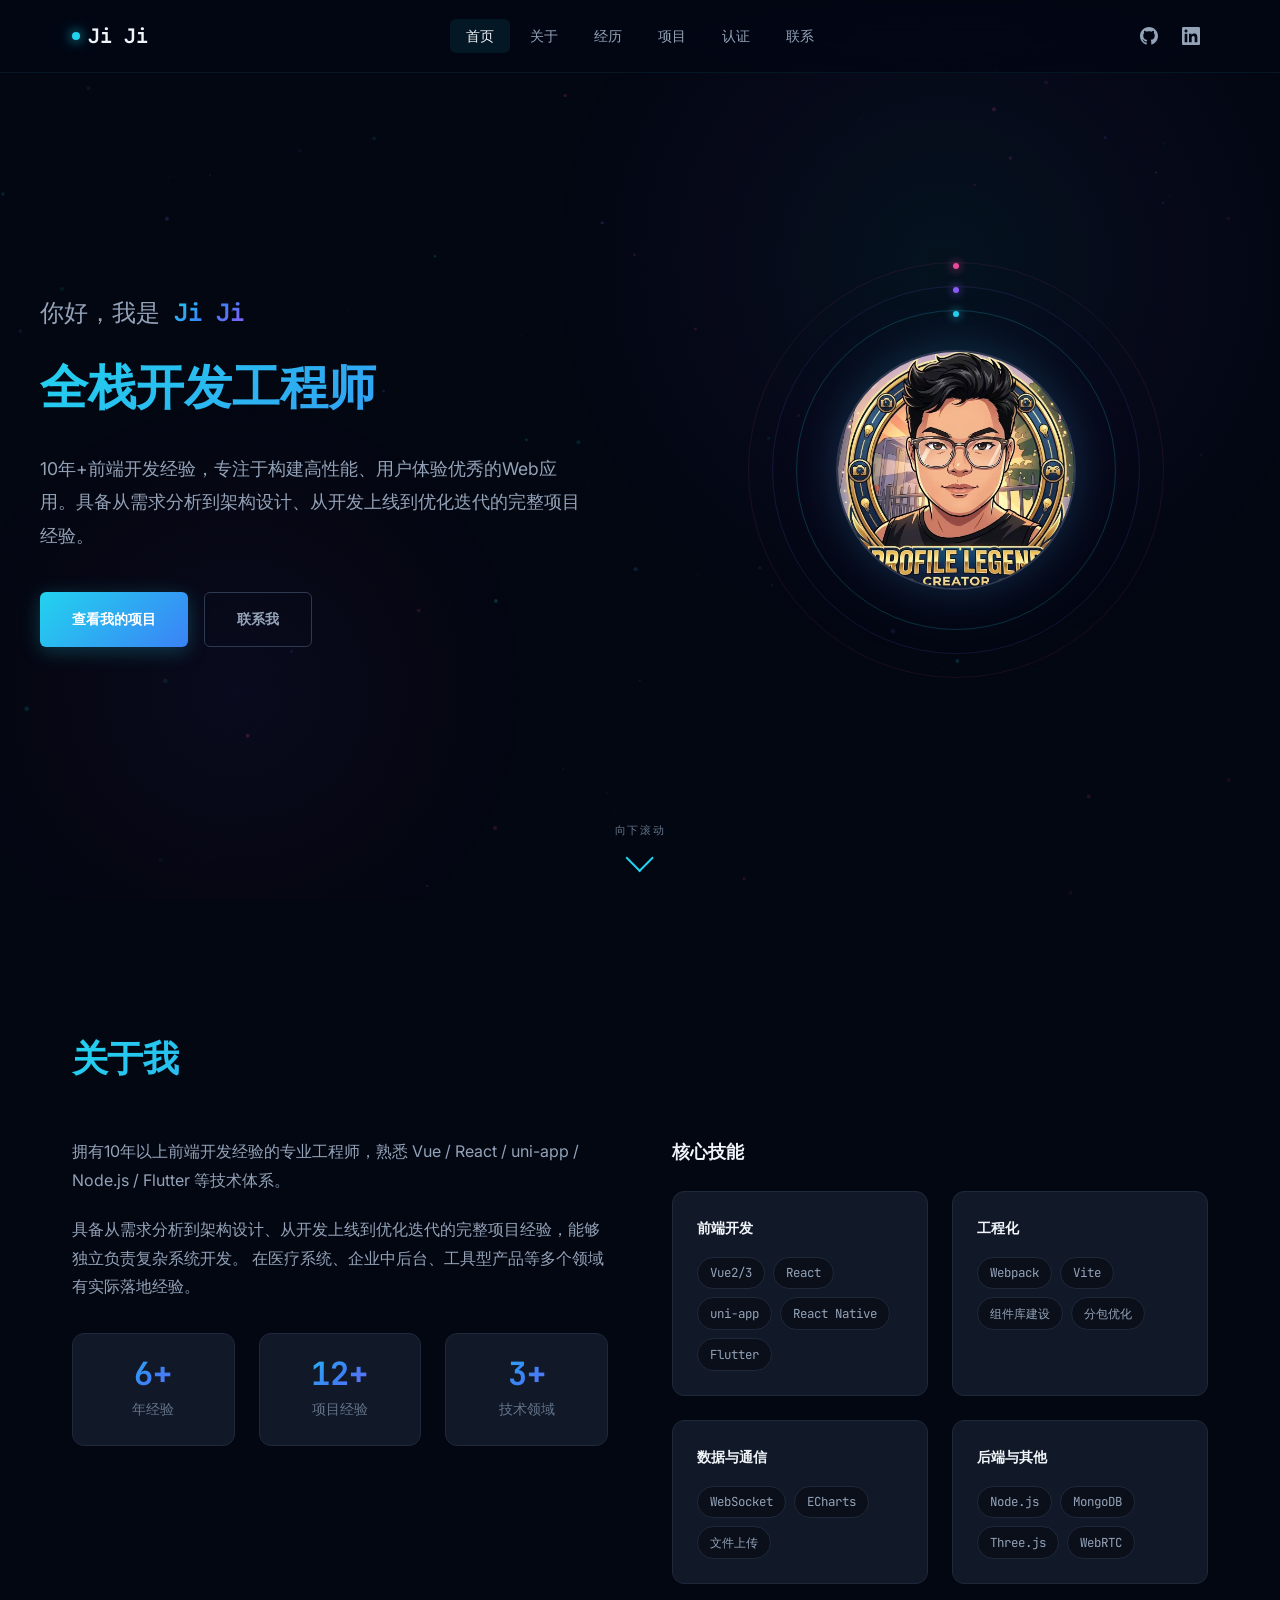
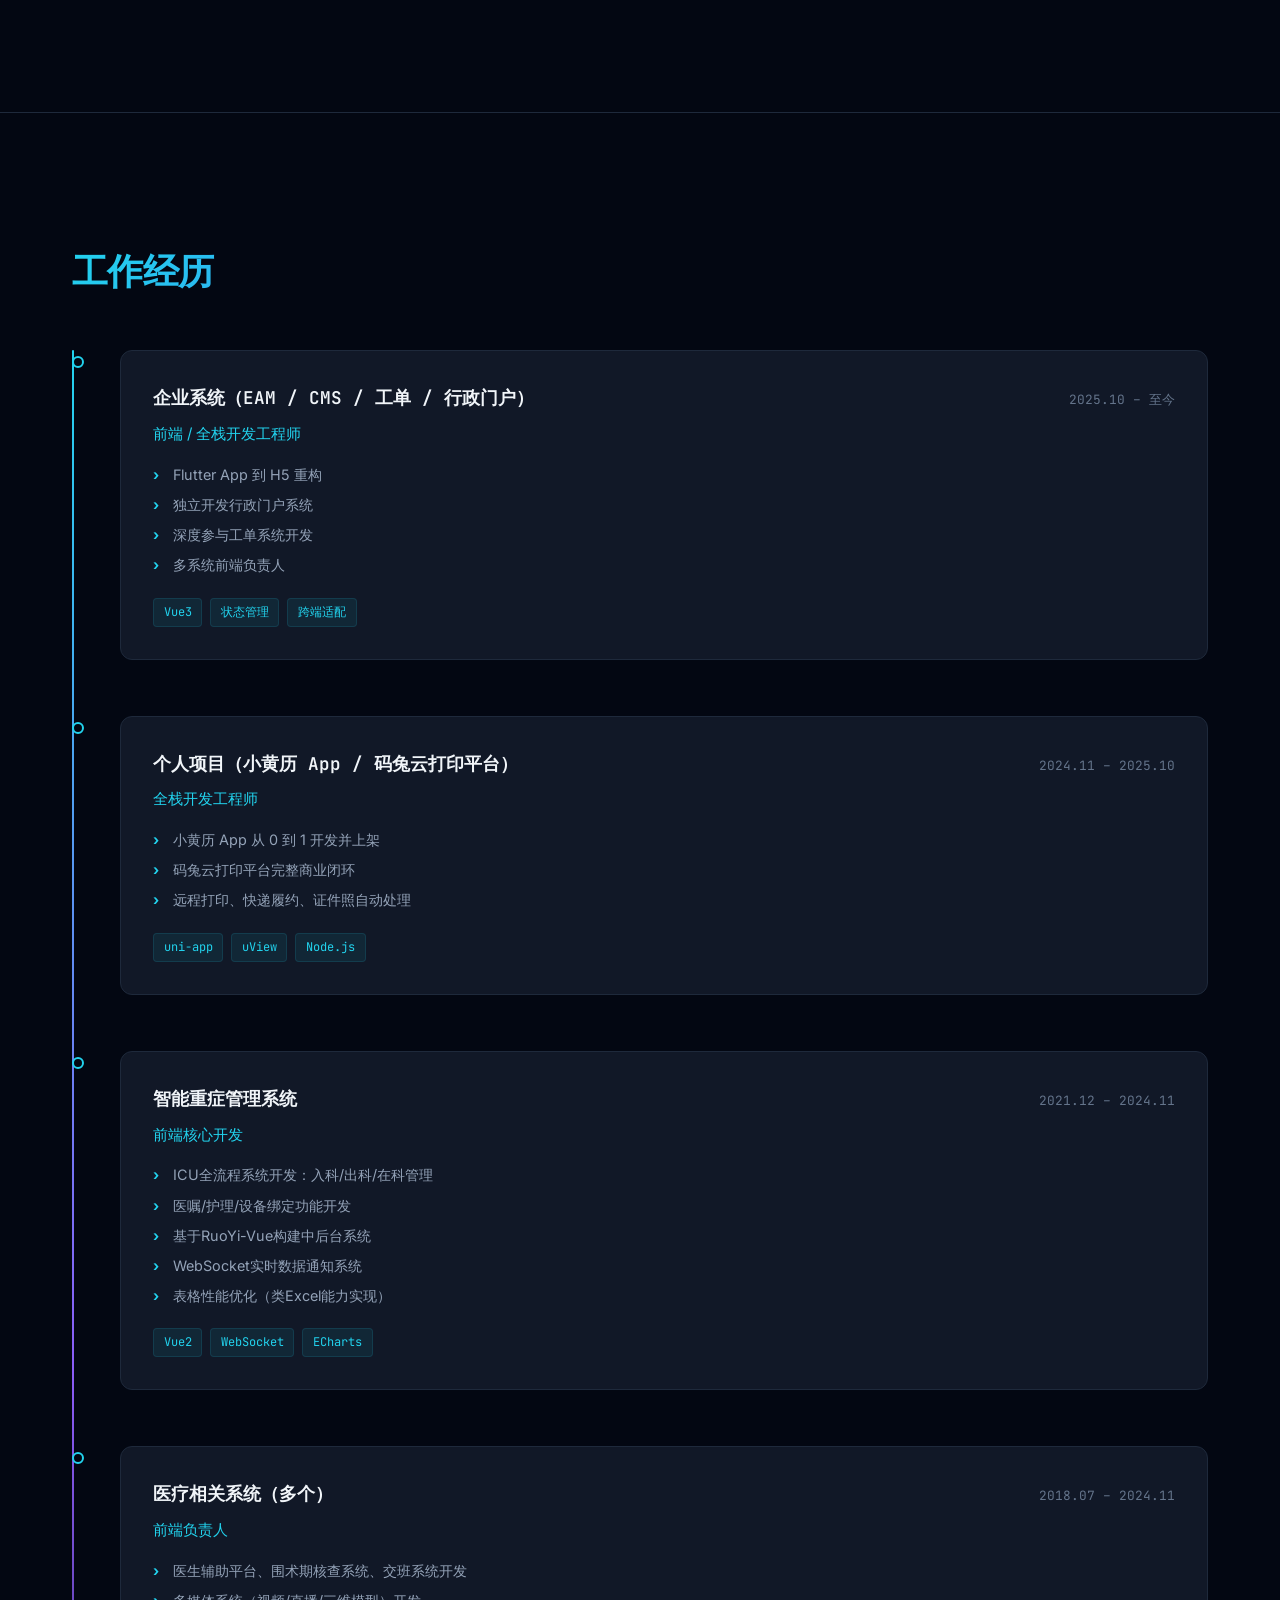
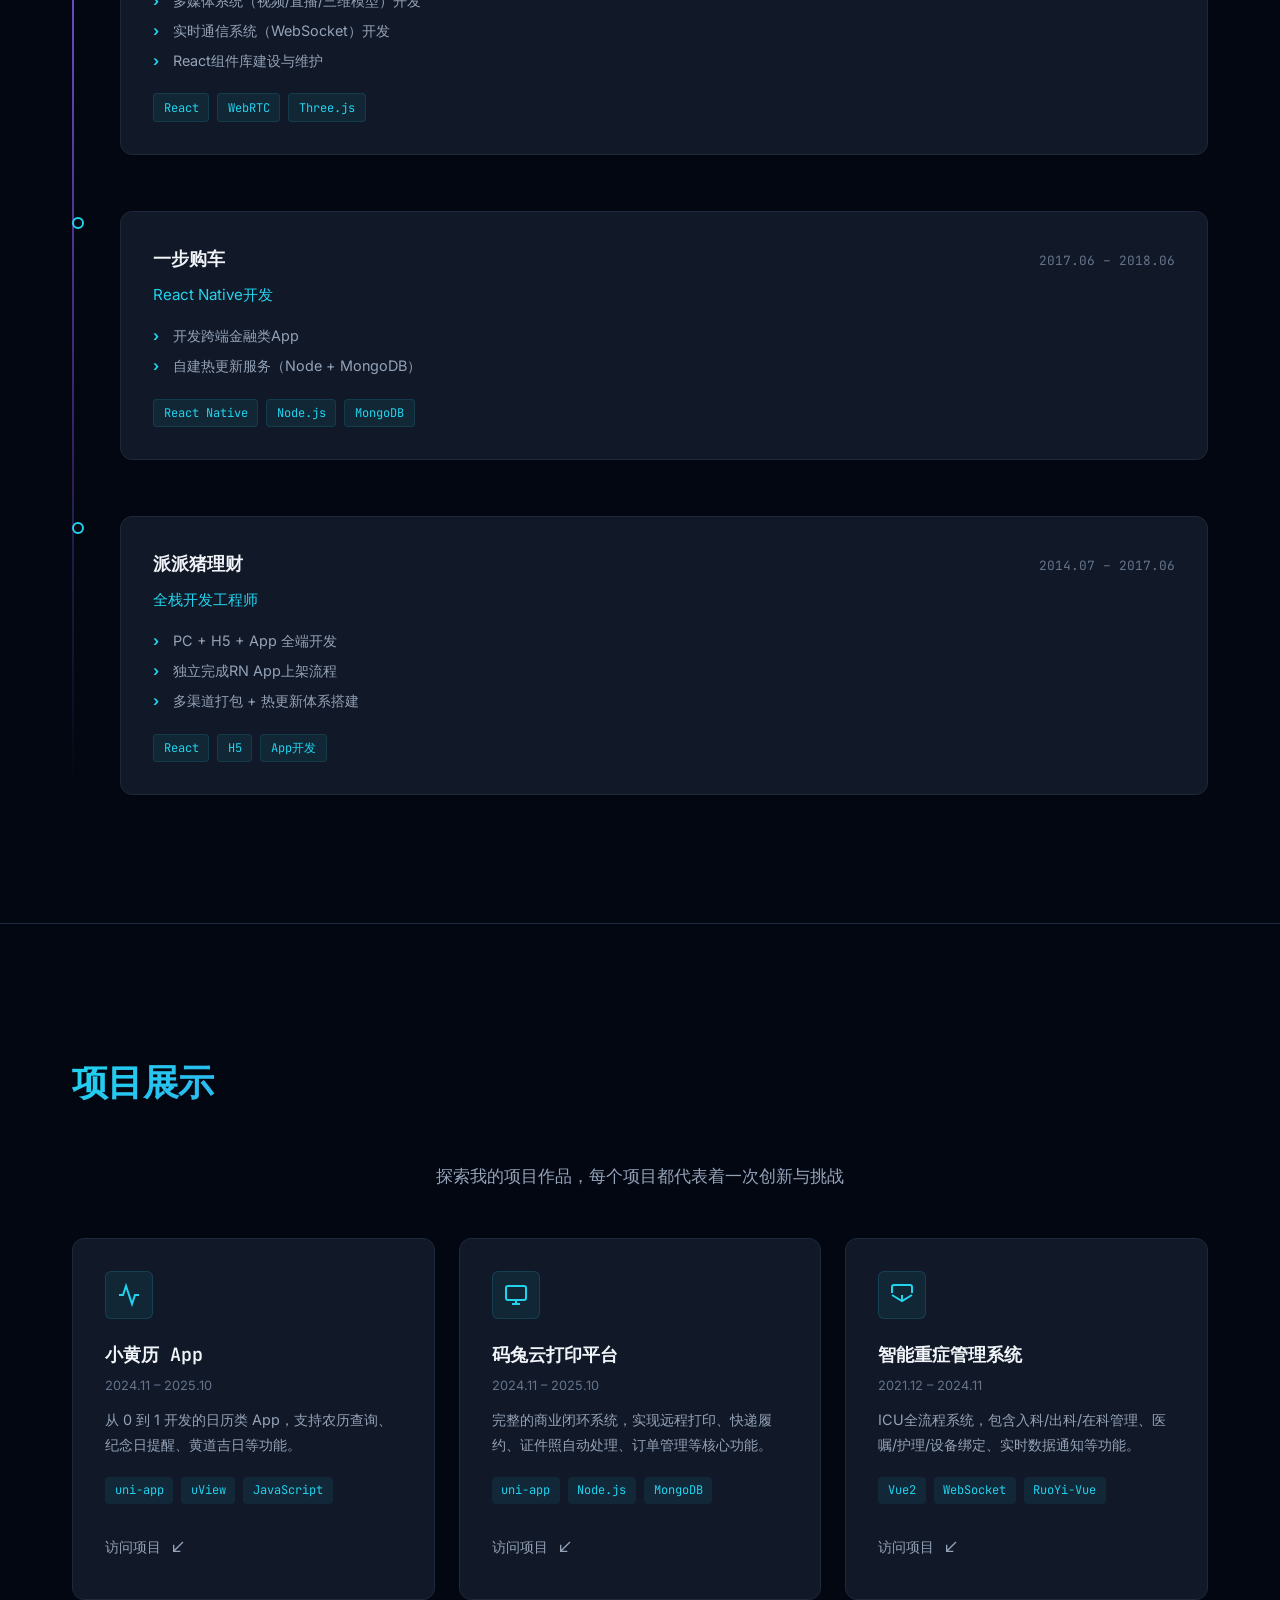
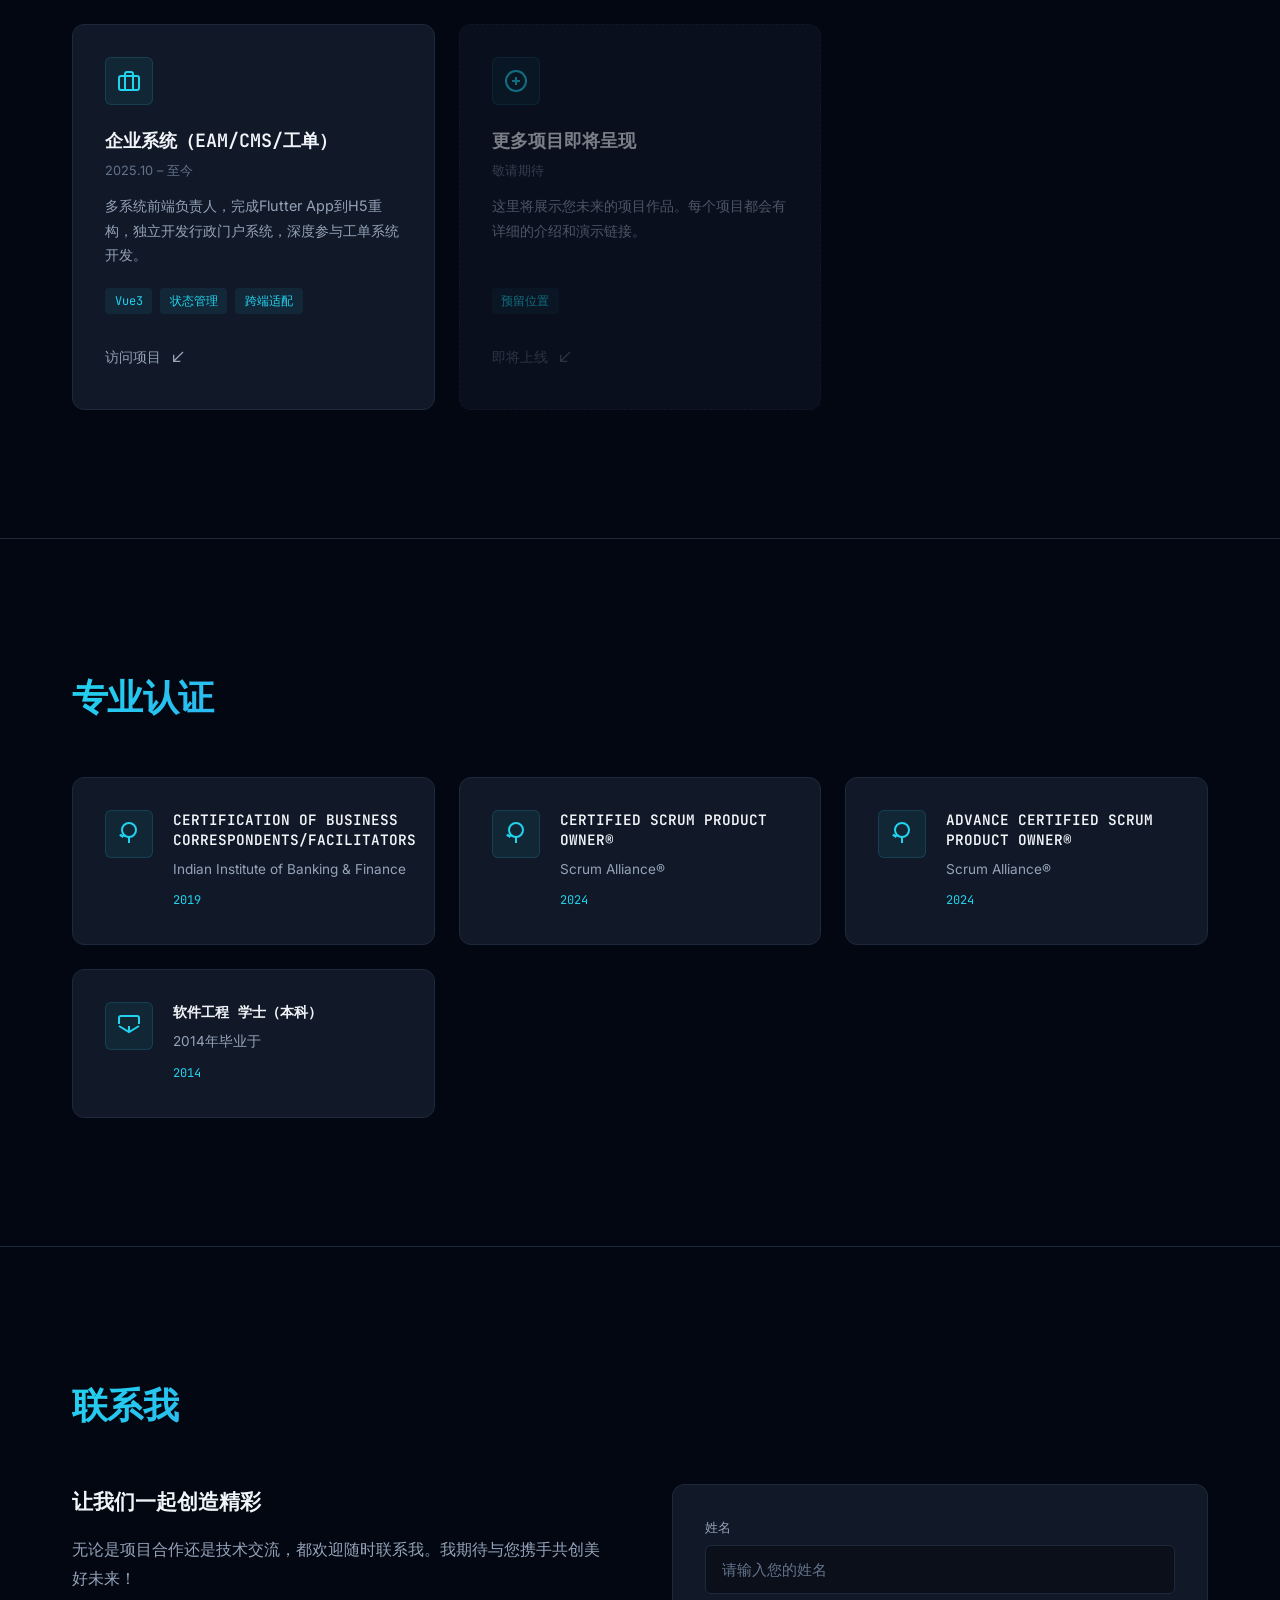
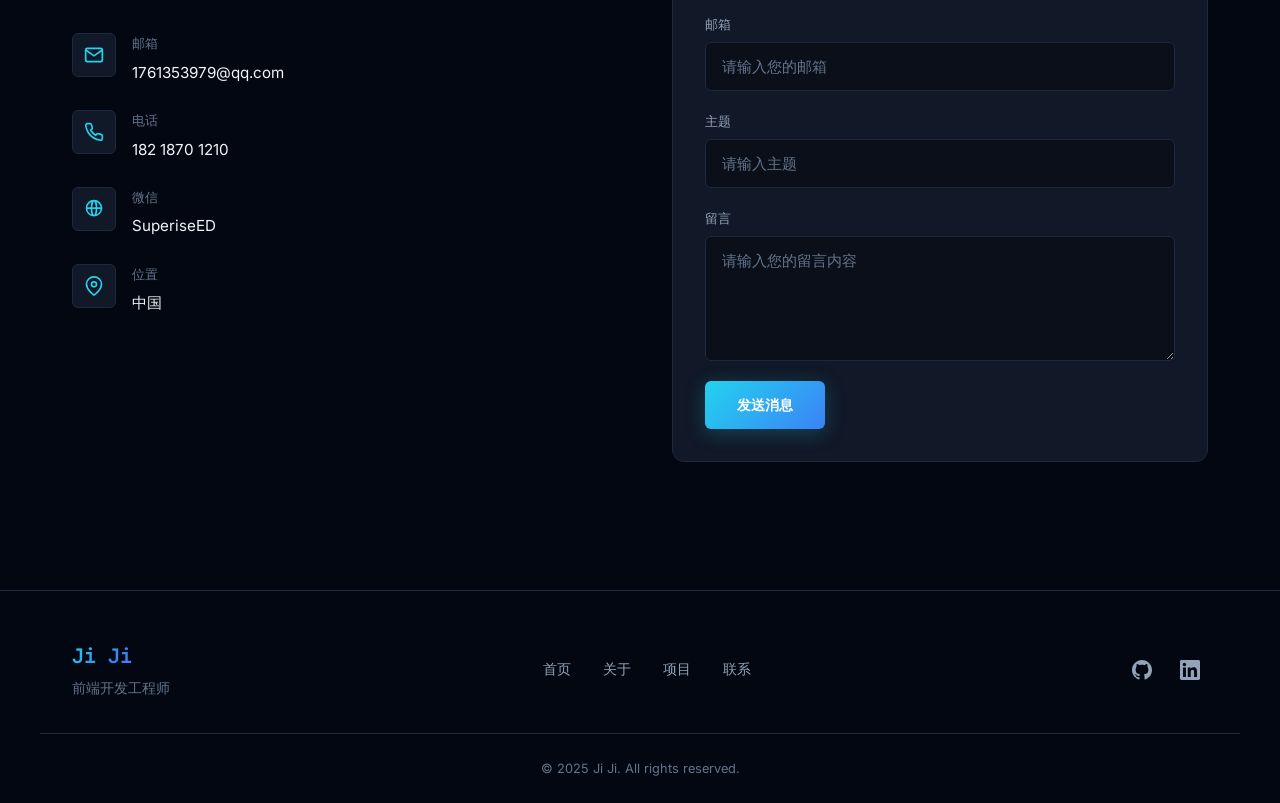
==== commit e70d3213: "x" ====
--- a/user-profile/index.html
+++ b/user-profile/index.html
@@ -10,7 +10,6 @@
     <link href="https://fonts.googleapis.com/css2?family=Inter:wght@300;400;500;600;700;800;900&family=JetBrains+Mono:wght@400;500;600;700&display=swap" rel="stylesheet">
 </head>
 <body>
-    <!-- 粒子背景 Canvas -->
     <canvas id="particleCanvas"></canvas>
 
     <!-- 导航栏 -->
@@ -21,17 +20,18 @@
                 <span class="brand-name">Ji Ji</span>
             </a>
             <ul class="nav-links">
+                <li><a href="#home" class="nav-link active">首页</a></li>
                 <li><a href="#about" class="nav-link">关于</a></li>
-                <li><a href="#skills" class="nav-link">技能</a></li>
+                <li><a href="#experience" class="nav-link">经历</a></li>
                 <li><a href="#projects" class="nav-link">项目</a></li>
-                <li><a href="#experience" class="nav-link">经历</a></li>
+                <li><a href="#certifications" class="nav-link">认证</a></li>
                 <li><a href="#contact" class="nav-link">联系</a></li>
             </ul>
             <div class="nav-actions">
-                <a href="https://github.com/" class="nav-icon" aria-label="GitHub" target="_blank" rel="noopener">
+                <a href="#" class="nav-icon" aria-label="GitHub" target="_blank" rel="noopener">
                     <svg width="18" height="18" viewBox="0 0 24 24" fill="currentColor"><path d="M12 0c-6.626 0-12 5.373-12 12 0 5.302 3.438 9.8 8.207 11.387.599.111.793-.261.793-.577v-2.234c-3.338.726-4.033-1.416-4.033-1.416-.546-1.387-1.333-1.756-1.333-1.756-1.089-.745.083-.729.083-.729 1.205.084 1.839 1.237 1.839 1.237 1.07 1.834 2.807 1.304 3.492.997.107-.775.418-1.305.762-1.604-2.665-.305-5.467-1.334-5.467-5.931 0-1.311.469-2.381 1.236-3.221-.124-.303-.535-1.524.117-3.176 0 0 1.008-.322 3.301 1.23.957-.266 1.983-.399 3.003-.404 1.02.005 2.047.138 3.006.404 2.291-1.552 3.297-1.23 3.297-1.23.653 1.653.242 2.874.118 3.176.77.84 1.235 1.911 1.235 3.221 0 4.609-2.807 5.624-5.479 5.921.43.372.823 1.102.823 2.222v3.293c0 .319.192.694.801.576 4.765-1.589 8.199-6.086 8.199-11.386 0-6.627-5.373-12-12-12z"/></svg>
                 </a>
-                <a href="https://linkedin.com/" class="nav-icon" aria-label="LinkedIn" target="_blank" rel="noopener">
+                <a href="#" class="nav-icon" aria-label="LinkedIn" target="_blank" rel="noopener">
                     <svg width="18" height="18" viewBox="0 0 24 24" fill="currentColor"><path d="M20.447 20.452h-3.554v-5.569c0-1.328-.027-3.037-1.852-3.037-1.853 0-2.136 1.445-2.136 2.939v5.667H9.351V9h3.414v1.561h.046c.477-.9 1.637-1.85 3.37-1.85 3.601 0 4.267 2.37 4.267 5.455v6.286zM5.337 7.433c-1.144 0-2.063-.926-2.063-2.065 0-1.138.92-2.063 2.063-2.063 1.14 0 2.064.925 2.064 2.063 0 1.139-.925 2.065-2.064 2.065zm1.782 13.019H3.555V9h3.564v11.452zM22.225 0H1.771C.792 0 0 .774 0 1.729v20.542C0 23.227.792 24 1.771 24h20.451C23.2 24 24 23.227 24 22.271V1.729C24 .774 23.2 0 22.222 0h.003z"/></svg>
                 </a>
             </div>
@@ -45,278 +45,102 @@
     <section id="home" class="hero">
         <div class="hero-inner">
             <div class="hero-content">
-                <p class="hero-greeting">全栈开发工程师</p>
-                <h1 class="hero-name">
-                    <span class="hero-label">你好，我是</span>
-                    <span class="hero-title">
-                        <span class="title-word">Ji</span>
-                        <span class="title-word">Ji</span>
-                    </span>
-                </h1>
-                <p class="hero-desc">
-                    10年+ 构建高性能 Web 应用<br>
-                    从需求分析到架构设计，从开发上线到优化迭代
+                <h1 class="hero-greeting">你好，我是 <span class="highlight">Ji Ji</span></h1>
+                <h2 class="hero-title">全栈开发工程师</h2>
+                <p class="hero-description">
+                    10年+前端开发经验，专注于构建高性能、用户体验优秀的Web应用。具备从需求分析到架构设计、从开发上线到优化迭代的完整项目经验。
                 </p>
-                <div class="hero-actions">
-                    <a href="#projects" class="btn btn-primary">
-                        <span>查看项目</span>
-                        <span class="btn-arrow">→</span>
-                    </a>
-                    <a href="#contact" class="btn btn-outline">联系我</a>
-                </div>
-            </div>
-            <div class="hero-visual">
+                <div class="hero-buttons">
+                    <a href="#projects" class="btn btn-primary">查看我的项目</a>
+                    <a href="#contact" class="btn btn-secondary">联系我</a>
+                </div>
+            </div>
+            <div class="hero-image">
                 <div class="avatar-glow">
                     <div class="avatar-ring ring-1"></div>
                     <div class="avatar-ring ring-2"></div>
                     <div class="avatar-ring ring-3"></div>
                     <div class="avatar-frame">
-                        <img src="images/avatar-circle.jpg" alt="Ji Ji">
-                    </div>
-                </div>
-            </div>
-        </div>
-        <div class="hero-scroll-indicator">
-            <div class="scroll-line"></div>
-            <span>Scroll</span>
-        </div>
-    </section>
-
-    <!-- 统计数据 -->
-    <section class="stats-bar">
-        <div class="stats-inner">
-            <div class="stat-item">
-                <span class="stat-number" data-target="10">0</span>
-                <span class="stat-unit">+</span>
-                <span class="stat-label">年开发经验</span>
-            </div>
-            <div class="stat-divider"></div>
-            <div class="stat-item">
-                <span class="stat-number" data-target="50">0</span>
-                <span class="stat-unit">+</span>
-                <span class="stat-label">项目交付</span>
-            </div>
-            <div class="stat-divider"></div>
-            <div class="stat-item">
-                <span class="stat-number" data-target="5">0</span>
-                <span class="stat-unit">+</span>
-                <span class="stat-label">技术领域</span>
-            </div>
-            <div class="stat-divider"></div>
-            <div class="stat-item">
-                <span class="stat-number" data-target="100">0</span>
-                <span class="stat-unit">%</span>
-                <span class="stat-label">热情投入</span>
-            </div>
+                        <img src="images/avatar-circle.jpg" alt="Ji Ji 头像">
+                    </div>
+                </div>
+            </div>
+        </div>
+        <div class="scroll-indicator">
+            <span>向下滚动</span>
+            <div class="scroll-arrow"></div>
         </div>
     </section>
 
     <!-- 关于我 -->
     <section id="about" class="about">
         <div class="section-inner">
-            <p class="section-tag">// about.md</p>
             <h2 class="section-title">关于我</h2>
-            <div class="about-grid">
+            <div class="about-content">
                 <div class="about-text">
-                    <p>
-                        拥有10年以上前端开发经验的专业工程师，熟悉 <code>Vue</code> / <code>React</code> / <code>uni-app</code> / <code>Node.js</code> / <code>Flutter</code> 等技术体系。
-                    </p>
-                    <p>
-                        具备从需求分析到架构设计、从开发上线到优化迭代的完整项目经验，能够独立负责复杂系统开发。在医疗系统、企业中后台、工具型产品等多个领域有实际落地经验。
-                    </p>
-                    <p>
-                        注重代码质量与用户体验，善于将复杂业务需求转化为简洁、可维护的技术方案。持续关注前端技术发展趋势，乐于分享与技术交流。
-                    </p>
-                    <div class="about-tags">
-                        <span class="about-tag">Vue.js</span>
-                        <span class="about-tag">React</span>
-                        <span class="about-tag">Node.js</span>
-                        <span class="about-tag">Flutter</span>
-                        <span class="about-tag">TypeScript</span>
-                    </div>
-                </div>
-                <div class="about-code">
-                    <div class="code-window">
-                        <div class="code-header">
-                            <span class="code-dot red"></span>
-                            <span class="code-dot yellow"></span>
-                            <span class="code-dot green"></span>
-                            <span class="code-filename">about.ts</span>
-                        </div>
-                        <pre class="code-body"><code><span class="code-keyword">interface</span> <span class="code-type">Developer</span> {
-  <span class="code-prop">name</span>: <span class="code-string">'Ji Ji'</span>;
-  <span class="code-prop">role</span>: <span class="code-string">'全栈工程师'</span>;
-  <span class="code-prop">experience</span>: <span class="code-number">10</span>;
-  <span class="code-prop">location</span>: <span class="code-string">'中国'</span>;
-  <span class="code-prop">passion</span>: <span class="code-number">Infinity</span>;
-}
-
-<span class="code-comment">// 专注构建优秀的 Web 体验</span>
-<span class="code-keyword">const</span> <span class="code-var">dev</span> = <span class="code-keyword">new</span> <span class="code-type">Developer</span>();
-<span class="code-var">dev</span>.<span class="code-method">build</span>(<span class="code-string">'amazing-things'</span>);</code></pre>
-                    </div>
-                </div>
-            </div>
-        </div>
-    </section>
-
-    <!-- 技能栈 -->
-    <section id="skills" class="skills">
-        <div class="section-inner">
-            <p class="section-tag">// skills.json</p>
-            <h2 class="section-title">技能栈</h2>
-            <div class="skills-grid">
-                <div class="skill-card">
-                    <div class="skill-card-header">
-                        <span class="skill-icon icon-frontend">⚡</span>
-                        <h3>前端框架</h3>
-                    </div>
-                    <div class="skill-list">
-                        <span class="skill-pill">Vue.js</span>
-                        <span class="skill-pill">React</span>
-                        <span class="skill-pill">uni-app</span>
-                        <span class="skill-pill">Pinia</span>
-                        <span class="skill-pill">Nuxt</span>
-                    </div>
-                </div>
-                <div class="skill-card">
-                    <div class="skill-card-header">
-                        <span class="skill-icon icon-lang">◈</span>
-                        <h3>语言</h3>
-                    </div>
-                    <div class="skill-list">
-                        <span class="skill-pill">TypeScript</span>
-                        <span class="skill-pill">JavaScript</span>
-                        <span class="skill-pill">HTML5</span>
-                        <span class="skill-pill">CSS3</span>
-                        <span class="skill-pill">Dart</span>
-                    </div>
-                </div>
-                <div class="skill-card">
-                    <div class="skill-card-header">
-                        <span class="skill-icon icon-backend">◉</span>
-                        <h3>后端</h3>
-                    </div>
-                    <div class="skill-list">
-                        <span class="skill-pill">Node.js</span>
-                        <span class="skill-pill">Express</span>
-                        <span class="skill-pill">Koa</span>
-                        <span class="skill-pill">RESTful API</span>
-                        <span class="skill-pill">GraphQL</span>
-                    </div>
-                </div>
-                <div class="skill-card">
-                    <div class="skill-card-header">
-                        <span class="skill-icon icon-mobile">◎</span>
-                        <h3>移动端</h3>
-                    </div>
-                    <div class="skill-list">
-                        <span class="skill-pill">Flutter</span>
-                        <span class="skill-pill">微信小程序</span>
-                        <span class="skill-pill">H5</span>
-                        <span class="skill-pill">iOS</span>
-                        <span class="skill-pill">Android</span>
-                    </div>
-                </div>
-                <div class="skill-card">
-                    <div class="skill-card-header">
-                        <span class="skill-icon icon-tools">⚙</span>
-                        <h3>工程化</h3>
-                    </div>
-                    <div class="skill-list">
-                        <span class="skill-pill">Webpack</span>
-                        <span class="skill-pill">Vite</span>
-                        <span class="skill-pill">Docker</span>
-                        <span class="skill-pill">CI/CD</span>
-                        <span class="skill-pill">Git</span>
-                    </div>
-                </div>
-                <div class="skill-card">
-                    <div class="skill-card-header">
-                        <span class="skill-icon icon-db">▣</span>
-                        <h3>数据库</h3>
-                    </div>
-                    <div class="skill-list">
-                        <span class="skill-pill">MySQL</span>
-                        <span class="skill-pill">PostgreSQL</span>
-                        <span class="skill-pill">MongoDB</span>
-                        <span class="skill-pill">Redis</span>
-                    </div>
-                </div>
-            </div>
-        </div>
-    </section>
-
-    <!-- 项目 -->
-    <section id="projects" class="projects">
-        <div class="section-inner">
-            <p class="section-tag">// projects/</p>
-            <h2 class="section-title">项目经历</h2>
-            <div class="projects-list">
-                <a href="#" class="project-card" target="_blank" rel="noopener">
-                    <div class="project-number">01</div>
-                    <div class="project-content">
-                        <div class="project-top">
-                            <h3>医疗信息管理系统</h3>
-                            <span class="project-link-icon">↗</span>
-                        </div>
-                        <p>面向医疗机构的企业级中后台管理系统，涵盖患者管理、预约排班、数据统计等核心功能模块。</p>
-                        <div class="project-tech">
-                            <span>Vue.js</span><span>TypeScript</span><span>Element Plus</span>
-                        </div>
-                    </div>
-                    <div class="project-visual">
-                        <div class="project-gradient gradient-1"></div>
-                    </div>
-                </a>
-                <a href="#" class="project-card" target="_blank" rel="noopener">
-                    <div class="project-number">02</div>
-                    <div class="project-content">
-                        <div class="project-top">
-                            <h3>企业中后台管理平台</h3>
-                            <span class="project-link-icon">↗</span>
-                        </div>
-                        <p>多租户 SaaS 管理平台，支持权限管理、工作流引擎、数据可视化看板等企业级功能。</p>
-                        <div class="project-tech">
-                            <span>React</span><span>Ant Design</span><span>Node.js</span>
-                        </div>
-                    </div>
-                    <div class="project-visual">
-                        <div class="project-gradient gradient-2"></div>
-                    </div>
-                </a>
-                <a href="#" class="project-card" target="_blank" rel="noopener">
-                    <div class="project-number">03</div>
-                    <div class="project-content">
-                        <div class="project-top">
-                            <h3>跨平台移动应用</h3>
-                            <span class="project-link-icon">↗</span>
-                        </div>
-                        <p>基于 Flutter 开发的跨平台移动应用，一套代码同时覆盖 iOS、Android 和 Web 端。</p>
-                        <div class="project-tech">
-                            <span>Flutter</span><span>Dart</span><span>Firebase</span>
-                        </div>
-                    </div>
-                    <div class="project-visual">
-                        <div class="project-gradient gradient-3"></div>
-                    </div>
-                </a>
-                <a href="#" class="project-card project-new" target="_blank" rel="noopener">
-                    <div class="project-number">04</div>
-                    <div class="project-content">
-                        <div class="project-top">
-                            <h3>新项目...</h3>
-                            <span class="project-link-icon">+</span>
-                        </div>
-                        <p>持续更新中，更多精彩项目即将上线。</p>
-                        <div class="project-tech">
-                            <span>coming soon</span>
-                        </div>
-                    </div>
-                    <div class="project-visual">
-                        <div class="project-gradient gradient-new"></div>
-                    </div>
-                </a>
+                    <p class="about-intro">
+                        拥有10年以上前端开发经验的专业工程师，熟悉 Vue / React / uni-app / Node.js / Flutter 等技术体系。
+                    </p>
+                    <p class="about-detail">
+                        具备从需求分析到架构设计、从开发上线到优化迭代的完整项目经验，能够独立负责复杂系统开发。
+                        在医疗系统、企业中后台、工具型产品等多个领域有实际落地经验。
+                    </p>
+                    <div class="about-highlights">
+                        <div class="highlight-item">
+                            <div class="highlight-number" data-target="10">0</div>
+                            <div class="highlight-label">年经验</div>
+                        </div>
+                        <div class="highlight-item">
+                            <div class="highlight-number" data-target="20">0</div>
+                            <div class="highlight-label">项目经验</div>
+                        </div>
+                        <div class="highlight-item">
+                            <div class="highlight-number" data-target="5">0</div>
+                            <div class="highlight-label">技术领域</div>
+                        </div>
+                    </div>
+                </div>
+                <div class="about-skills">
+                    <h3>核心技能</h3>
+                    <div class="skills-grid">
+                        <div class="skill-category">
+                            <h4>前端开发</h4>
+                            <div class="skill-tags">
+                                <span class="skill-tag">Vue2/3</span>
+                                <span class="skill-tag">React</span>
+                                <span class="skill-tag">uni-app</span>
+                                <span class="skill-tag">React Native</span>
+                                <span class="skill-tag">Flutter</span>
+                            </div>
+                        </div>
+                        <div class="skill-category">
+                            <h4>工程化</h4>
+                            <div class="skill-tags">
+                                <span class="skill-tag">Webpack</span>
+                                <span class="skill-tag">Vite</span>
+                                <span class="skill-tag">组件库建设</span>
+                                <span class="skill-tag">分包优化</span>
+                            </div>
+                        </div>
+                        <div class="skill-category">
+                            <h4>数据与通信</h4>
+                            <div class="skill-tags">
+                                <span class="skill-tag">WebSocket</span>
+                                <span class="skill-tag">ECharts</span>
+                                <span class="skill-tag">文件上传</span>
+                            </div>
+                        </div>
+                        <div class="skill-category">
+                            <h4>后端与其他</h4>
+                            <div class="skill-tags">
+                                <span class="skill-tag">Node.js</span>
+                                <span class="skill-tag">MongoDB</span>
+                                <span class="skill-tag">Three.js</span>
+                                <span class="skill-tag">WebRTC</span>
+                            </div>
+                        </div>
+                    </div>
+                </div>
             </div>
         </div>
     </section>
@@ -324,32 +148,269 @@
     <!-- 工作经历 -->
     <section id="experience" class="experience">
         <div class="section-inner">
-            <p class="section-tag">// career.log</p>
             <h2 class="section-title">工作经历</h2>
             <div class="timeline">
                 <div class="timeline-item">
+                    <div class="timeline-marker"></div>
                     <div class="timeline-content">
-                        <div class="timeline-date">2021 — 至今</div>
-                        <h3 class="timeline-role">高级前端开发工程师</h3>
-                        <p class="timeline-company">某科技公司</p>
-                        <p class="timeline-desc">负责企业级中后台产品的前端架构设计与开发，带领团队完成多个大型项目的交付。</p>
+                        <div class="timeline-header">
+                            <h3 class="timeline-title">企业系统（EAM / CMS / 工单 / 行政门户）</h3>
+                            <span class="timeline-date">2025.10 – 至今</span>
+                        </div>
+                        <p class="timeline-role">前端 / 全栈开发工程师</p>
+                        <ul class="timeline-achievements">
+                            <li>Flutter App 到 H5 重构</li>
+                            <li>独立开发行政门户系统</li>
+                            <li>深度参与工单系统开发</li>
+                            <li>多系统前端负责人</li>
+                        </ul>
+                        <div class="timeline-tech">
+                            <span class="tech-tag">Vue3</span>
+                            <span class="tech-tag">状态管理</span>
+                            <span class="tech-tag">跨端适配</span>
+                        </div>
                     </div>
                 </div>
                 <div class="timeline-item">
+                    <div class="timeline-marker"></div>
                     <div class="timeline-content">
-                        <div class="timeline-date">2018 — 2021</div>
-                        <h3 class="timeline-role">前端开发工程师</h3>
-                        <p class="timeline-company">某互联网公司</p>
-                        <p class="timeline-desc">主导医疗信息系统的前端开发，独立完成从需求分析到上线部署的全流程。</p>
+                        <div class="timeline-header">
+                            <h3 class="timeline-title">个人项目（小黄历 App / 码兔云打印平台）</h3>
+                            <span class="timeline-date">2024.11 – 2025.10</span>
+                        </div>
+                        <p class="timeline-role">全栈开发工程师</p>
+                        <ul class="timeline-achievements">
+                            <li>小黄历 App 从 0 到 1 开发并上架</li>
+                            <li>码兔云打印平台完整商业闭环</li>
+                            <li>远程打印、快递履约、证件照自动处理</li>
+                        </ul>
+                        <div class="timeline-tech">
+                            <span class="tech-tag">uni-app</span>
+                            <span class="tech-tag">uView</span>
+                            <span class="tech-tag">Node.js</span>
+                        </div>
                     </div>
                 </div>
                 <div class="timeline-item">
+                    <div class="timeline-marker"></div>
                     <div class="timeline-content">
-                        <div class="timeline-date">2015 — 2018</div>
-                        <h3 class="timeline-role">初级前端开发工程师</h3>
-                        <p class="timeline-company">某创业公司</p>
-                        <p class="timeline-desc">参与多个 Web 项目的开发与维护，逐步掌握 Vue.js、React 等主流框架。</p>
-                    </div>
+                        <div class="timeline-header">
+                            <h3 class="timeline-title">智能重症管理系统</h3>
+                            <span class="timeline-date">2021.12 – 2024.11</span>
+                        </div>
+                        <p class="timeline-role">前端核心开发</p>
+                        <ul class="timeline-achievements">
+                            <li>ICU全流程系统开发：入科/出科/在科管理</li>
+                            <li>医嘱/护理/设备绑定功能开发</li>
+                            <li>基于RuoYi-Vue构建中后台系统</li>
+                            <li>WebSocket实时数据通知系统</li>
+                            <li>表格性能优化（类Excel能力实现）</li>
+                        </ul>
+                        <div class="timeline-tech">
+                            <span class="tech-tag">Vue2</span>
+                            <span class="tech-tag">WebSocket</span>
+                            <span class="tech-tag">ECharts</span>
+                        </div>
+                    </div>
+                </div>
+                <div class="timeline-item">
+                    <div class="timeline-marker"></div>
+                    <div class="timeline-content">
+                        <div class="timeline-header">
+                            <h3 class="timeline-title">医疗相关系统（多个）</h3>
+                            <span class="timeline-date">2018.07 – 2024.11</span>
+                        </div>
+                        <p class="timeline-role">前端负责人</p>
+                        <ul class="timeline-achievements">
+                            <li>医生辅助平台、围术期核查系统、交班系统开发</li>
+                            <li>多媒体系统（视频/直播/三维模型）开发</li>
+                            <li>实时通信系统（WebSocket）开发</li>
+                            <li>React组件库建设与维护</li>
+                        </ul>
+                        <div class="timeline-tech">
+                            <span class="tech-tag">React</span>
+                            <span class="tech-tag">WebRTC</span>
+                            <span class="tech-tag">Three.js</span>
+                        </div>
+                    </div>
+                </div>
+                <div class="timeline-item">
+                    <div class="timeline-marker"></div>
+                    <div class="timeline-content">
+                        <div class="timeline-header">
+                            <h3 class="timeline-title">一步购车</h3>
+                            <span class="timeline-date">2017.06 – 2018.06</span>
+                        </div>
+                        <p class="timeline-role">React Native开发</p>
+                        <ul class="timeline-achievements">
+                            <li>开发跨端金融类App</li>
+                            <li>自建热更新服务（Node + MongoDB）</li>
+                        </ul>
+                        <div class="timeline-tech">
+                            <span class="tech-tag">React Native</span>
+                            <span class="tech-tag">Node.js</span>
+                            <span class="tech-tag">MongoDB</span>
+                        </div>
+                    </div>
+                </div>
+                <div class="timeline-item">
+                    <div class="timeline-marker"></div>
+                    <div class="timeline-content">
+                        <div class="timeline-header">
+                            <h3 class="timeline-title">派派猪理财</h3>
+                            <span class="timeline-date">2014.07 – 2017.06</span>
+                        </div>
+                        <p class="timeline-role">全栈开发工程师</p>
+                        <ul class="timeline-achievements">
+                            <li>PC + H5 + App 全端开发</li>
+                            <li>独立完成RN App上架流程</li>
+                            <li>多渠道打包 + 热更新体系搭建</li>
+                        </ul>
+                        <div class="timeline-tech">
+                            <span class="tech-tag">React</span>
+                            <span class="tech-tag">H5</span>
+                            <span class="tech-tag">App开发</span>
+                        </div>
+                    </div>
+                </div>
+            </div>
+        </div>
+    </section>
+
+    <!-- 项目展示 -->
+    <section id="projects" class="projects">
+        <div class="section-inner">
+            <h2 class="section-title">项目展示</h2>
+            <p class="section-subtitle">探索我的项目作品，每个项目都代表着一次创新与挑战</p>
+            <div class="projects-grid">
+                <!-- 项目卡片 1 -->
+                <div class="project-card">
+                    <div class="project-icon">
+                        <svg viewBox="0 0 24 24" fill="none" stroke="currentColor" stroke-width="2">
+                            <path d="M22 12h-4l-3 9L9 3l-3 9H2"/>
+                        </svg>
+                    </div>
+                    <h3 class="project-title">小黄历 App</h3>
+                    <p class="project-meta">2024.11 – 2025.10</p>
+                    <p class="project-description">
+                        从 0 到 1 开发的日历类 App，支持农历查询、纪念日提醒、黄道吉日等功能。
+                    </p>
+                    <div class="project-tags">
+                        <span class="project-tag">uni-app</span>
+                        <span class="project-tag">uView</span>
+                        <span class="project-tag">JavaScript</span>
+                    </div>
+                    <a href="#" class="project-link" target="_blank" rel="noopener noreferrer">
+                        <span>访问项目</span>
+                        <svg width="16" height="16" viewBox="0 0 24 24" fill="none" stroke="currentColor" stroke-width="2">
+                            <path d="M7 17l14-14M17 17H7V7"/>
+                        </svg>
+                    </a>
+                </div>
+
+                <!-- 项目卡片 2 -->
+                <div class="project-card">
+                    <div class="project-icon">
+                        <svg viewBox="0 0 24 24" fill="none" stroke="currentColor" stroke-width="2">
+                            <rect x="2" y="3" width="20" height="14" rx="2" ry="2"/>
+                            <line x1="8" y1="21" x2="16" y2="21"/>
+                            <line x1="12" y1="17" x2="12" y2="21"/>
+                        </svg>
+                    </div>
+                    <h3 class="project-title">码兔云打印平台</h3>
+                    <p class="project-meta">2024.11 – 2025.10</p>
+                    <p class="project-description">
+                        完整的商业闭环系统，实现远程打印、快递履约、证件照自动处理、订单管理等核心功能。
+                    </p>
+                    <div class="project-tags">
+                        <span class="project-tag">uni-app</span>
+                        <span class="project-tag">Node.js</span>
+                        <span class="project-tag">MongoDB</span>
+                    </div>
+                    <a href="#" class="project-link" target="_blank" rel="noopener noreferrer">
+                        <span>访问项目</span>
+                        <svg width="16" height="16" viewBox="0 0 24 24" fill="none" stroke="currentColor" stroke-width="2">
+                            <path d="M7 17l14-14M17 17H7V7"/>
+                        </svg>
+                    </a>
+                </div>
+
+                <!-- 项目卡片 3 -->
+                <div class="project-card">
+                    <div class="project-icon">
+                        <svg viewBox="0 0 24 24" fill="none" stroke="currentColor" stroke-width="2">
+                            <path d="M22 10v-6a2 2 0 0 0-2-2H4a2 2 0 0 0-2 2v6"/>
+                            <path d="M2 12l10 6 10-6"/>
+                            <path d="M12 18v-6"/>
+                        </svg>
+                    </div>
+                    <h3 class="project-title">智能重症管理系统</h3>
+                    <p class="project-meta">2021.12 – 2024.11</p>
+                    <p class="project-description">
+                        ICU全流程系统，包含入科/出科/在科管理、医嘱/护理/设备绑定、实时数据通知等功能。
+                    </p>
+                    <div class="project-tags">
+                        <span class="project-tag">Vue2</span>
+                        <span class="project-tag">WebSocket</span>
+                        <span class="project-tag">RuoYi-Vue</span>
+                    </div>
+                    <a href="#" class="project-link" target="_blank" rel="noopener noreferrer">
+                        <span>访问项目</span>
+                        <svg width="16" height="16" viewBox="0 0 24 24" fill="none" stroke="currentColor" stroke-width="2">
+                            <path d="M7 17l14-14M17 17H7V7"/>
+                        </svg>
+                    </a>
+                </div>
+
+                <!-- 项目卡片 4 -->
+                <div class="project-card">
+                    <div class="project-icon">
+                        <svg viewBox="0 0 24 24" fill="none" stroke="currentColor" stroke-width="2">
+                            <rect x="2" y="7" width="20" height="14" rx="2" ry="2"/>
+                            <path d="M16 21V5a2 2 0 0 0-2-2h-4a2 2 0 0 0-2 2v16"/>
+                        </svg>
+                    </div>
+                    <h3 class="project-title">企业系统（EAM/CMS/工单）</h3>
+                    <p class="project-meta">2025.10 – 至今</p>
+                    <p class="project-description">
+                        多系统前端负责人，完成Flutter App到H5重构，独立开发行政门户系统，深度参与工单系统开发。
+                    </p>
+                    <div class="project-tags">
+                        <span class="project-tag">Vue3</span>
+                        <span class="project-tag">状态管理</span>
+                        <span class="project-tag">跨端适配</span>
+                    </div>
+                    <a href="#" class="project-link" target="_blank" rel="noopener noreferrer">
+                        <span>访问项目</span>
+                        <svg width="16" height="16" viewBox="0 0 24 24" fill="none" stroke="currentColor" stroke-width="2">
+                            <path d="M7 17l14-14M17 17H7V7"/>
+                        </svg>
+                    </a>
+                </div>
+
+                <!-- 预留项目卡片 -->
+                <div class="project-card project-card-placeholder">
+                    <div class="project-icon">
+                        <svg viewBox="0 0 24 24" fill="none" stroke="currentColor" stroke-width="2">
+                            <circle cx="12" cy="12" r="10"/>
+                            <line x1="12" y1="8" x2="12" y2="16"/>
+                            <line x1="8" y1="12" x2="16" y2="12"/>
+                        </svg>
+                    </div>
+                    <h3 class="project-title">更多项目即将呈现</h3>
+                    <p class="project-meta">敬请期待</p>
+                    <p class="project-description">
+                        这里将展示您未来的项目作品。每个项目都会有详细的介绍和演示链接。
+                    </p>
+                    <div class="project-tags">
+                        <span class="project-tag">预留位置</span>
+                    </div>
+                    <a href="#" class="project-link project-link-disabled">
+                        <span>即将上线</span>
+                        <svg width="16" height="16" viewBox="0 0 24 24" fill="none" stroke="currentColor" stroke-width="2">
+                            <path d="M7 17l14-14M17 17H7V7"/>
+                        </svg>
+                    </a>
                 </div>
             </div>
         </div>
@@ -358,26 +419,63 @@
     <!-- 认证 -->
     <section id="certifications" class="certifications">
         <div class="section-inner">
-            <p class="section-tag">// badges.json</p>
-            <h2 class="section-title">认证与荣誉</h2>
-            <div class="cert-grid">
-                <div class="cert-card">
-                    <div class="cert-glow"></div>
-                    <span class="cert-icon">🏅</span>
-                    <h3>专业技术认证</h3>
-                    <p>多个技术领域的能力认证</p>
-                </div>
-                <div class="cert-card">
-                    <div class="cert-glow"></div>
-                    <span class="cert-icon">📜</span>
-                    <h3>开源贡献</h3>
-                    <p>积极参与开源社区建设</p>
-                </div>
-                <div class="cert-card">
-                    <div class="cert-glow"></div>
-                    <span class="cert-icon">🎖️</span>
-                    <h3>项目奖项</h3>
-                    <p>多个优秀项目交付认可</p>
+            <h2 class="section-title">专业认证</h2>
+            <div class="certifications-list">
+                <div class="certification-item">
+                    <div class="certification-badge">
+                        <svg viewBox="0 0 24 24" fill="none" stroke="currentColor" stroke-width="2">
+                            <circle cx="12" cy="8" r="7"/>
+                            <polyline points="8.21 13.89 7 13 5.5 14.5 4 13 2.71 13.89"/>
+                            <path d="M12 20.89v-7"/>
+                        </svg>
+                    </div>
+                    <div class="certification-info">
+                        <h3 class="certification-name">CERTIFICATION OF BUSINESS CORRESPONDENTS/FACILITATORS</h3>
+                        <p class="certification-issuer">Indian Institute of Banking & Finance</p>
+                        <span class="certification-year">2019</span>
+                    </div>
+                </div>
+                <div class="certification-item">
+                    <div class="certification-badge">
+                        <svg viewBox="0 0 24 24" fill="none" stroke="currentColor" stroke-width="2">
+                            <circle cx="12" cy="8" r="7"/>
+                            <polyline points="8.21 13.89 7 13 5.5 14.5 4 13 2.71 13.89"/>
+                            <path d="M12 20.89v-7"/>
+                        </svg>
+                    </div>
+                    <div class="certification-info">
+                        <h3 class="certification-name">CERTIFIED SCRUM PRODUCT OWNER®</h3>
+                        <p class="certification-issuer">Scrum Alliance®</p>
+                        <span class="certification-year">2024</span>
+                    </div>
+                </div>
+                <div class="certification-item">
+                    <div class="certification-badge">
+                        <svg viewBox="0 0 24 24" fill="none" stroke="currentColor" stroke-width="2">
+                            <circle cx="12" cy="8" r="7"/>
+                            <polyline points="8.21 13.89 7 13 5.5 14.5 4 13 2.71 13.89"/>
+                            <path d="M12 20.89v-7"/>
+                        </svg>
+                    </div>
+                    <div class="certification-info">
+                        <h3 class="certification-name">ADVANCE CERTIFIED SCRUM PRODUCT OWNER®</h3>
+                        <p class="certification-issuer">Scrum Alliance®</p>
+                        <span class="certification-year">2024</span>
+                    </div>
+                </div>
+                <div class="certification-item">
+                    <div class="certification-badge">
+                        <svg viewBox="0 0 24 24" fill="none" stroke="currentColor" stroke-width="2">
+                            <path d="M22 10v-6a2 2 0 0 0-2-2H4a2 2 0 0 0-2 2v6"/>
+                            <path d="M2 12l10 6 10-6"/>
+                            <path d="M12 18v-6"/>
+                        </svg>
+                    </div>
+                    <div class="certification-info">
+                        <h3 class="certification-name">软件工程 学士（本科）</h3>
+                        <p class="certification-issuer">2014年毕业于</p>
+                        <span class="certification-year">2014</span>
+                    </div>
                 </div>
             </div>
         </div>
@@ -386,61 +484,83 @@
     <!-- 联系方式 -->
     <section id="contact" class="contact">
         <div class="section-inner">
-            <p class="section-tag">// get-in-touch</p>
             <h2 class="section-title">联系我</h2>
-            <div class="contact-grid">
+            <div class="contact-content">
                 <div class="contact-info">
-                    <p class="contact-intro">
-                        有合作意向或想聊聊技术？随时联系我。
-                    </p>
-                    <div class="contact-items">
+                    <h3>让我们一起创造精彩</h3>
+                    <p class="contact-description">
+                        无论是项目合作还是技术交流，都欢迎随时联系我。我期待与您携手共创美好未来！
+                    </p>
+                    <div class="contact-details">
                         <div class="contact-item">
-                            <span class="ci-icon">✉</span>
-                            <div>
+                            <div class="contact-icon">
+                                <svg viewBox="0 0 24 24" fill="none" stroke="currentColor" stroke-width="2">
+                                    <path d="M4 4h16c1.1 0 2 .9 2 2v12c0 1.1-.9 2-2 2H4c-1.1 0-2-.9-2-2V6c0-1.1.9-2 2-2z"/>
+                                    <polyline points="22,6 12,13 2,6"/>
+                                </svg>
+                            </div>
+                            <div class="contact-text">
                                 <h4>邮箱</h4>
-                                <a href="mailto:hello@jiwei.ai" class="ci-val">hello@jiwei.ai</a>
+                                <a href="mailto:1761353979@qq.com" class="contact-link">1761353979@qq.com</a>
                             </div>
                         </div>
                         <div class="contact-item">
-                            <span class="ci-icon">💬</span>
-                            <div>
+                            <div class="contact-icon">
+                                <svg viewBox="0 0 24 24" fill="none" stroke="currentColor" stroke-width="2">
+                                    <path d="M22 16.92v3a2 2 0 0 1-2.18 2 19.79 19.79 0 0 1-8.63-3.07 19.5 19.5 0 0 1-6-6 19.79 19.79 0 0 1-3.07-8.67A2 2 0 0 1 4.11 2h3a2 2 0 0 1 2 1.72 12.84 12.84 0 0 0 .7 2.81 2 2 0 0 1-.45 2.11L8.09 9.91a16 16 0 0 0 6 6l1.27-1.27a2 2 0 0 1 2.11-.45 12.84 12.84 0 0 0 2.81.7A2 2 0 0 1 22 16.92z"/>
+                                </svg>
+                            </div>
+                            <div class="contact-text">
+                                <h4>电话</h4>
+                                <a href="tel:+8618218701210" class="contact-link">182 1870 1210</a>
+                            </div>
+                        </div>
+                        <div class="contact-item">
+                            <div class="contact-icon">
+                                <svg viewBox="0 0 24 24" fill="none" stroke="currentColor" stroke-width="2">
+                                    <path d="M21 11a9 9 0 0 1-9 9m9-9a9 9 0 0 0-9-9m9 9H3m9 9a9 9 0 0 1-9-9m9 9c1.657 0 3-4.03 3-9s-1.343-9-3-9m0 18c-1.657 0-3-4.03-3-9s1.343-9 3-9m-9 9a9 9 0 0 1 9-9"/>
+                                </svg>
+                            </div>
+                            <div class="contact-text">
                                 <h4>微信</h4>
-                                <span class="ci-val wechat" onclick="copyWechat(this)" title="点击复制微信号">SuperiseED</span>
+                                <span class="contact-link" onclick="copyWechat(this)" title="点击复制微信号">SuperiseED</span>
                             </div>
                         </div>
                         <div class="contact-item">
-                            <span class="ci-icon">📍</span>
-                            <div>
+                            <div class="contact-icon">
+                                <svg viewBox="0 0 24 24" fill="none" stroke="currentColor" stroke-width="2">
+                                    <path d="M21 10c0 7-9 13-9 13s-9-6-9-13a9 9 0 0 1 18 0z"/>
+                                    <circle cx="12" cy="10" r="3"/>
+                                </svg>
+                            </div>
+                            <div class="contact-text">
                                 <h4>位置</h4>
-                                <span class="ci-val">中国</span>
-                            </div>
-                        </div>
-                    </div>
-                </div>
-                <form class="contact-form" id="contactForm">
-                    <div class="form-row">
+                                <span class="contact-link">中国</span>
+                            </div>
+                        </div>
+                    </div>
+                </div>
+                <div class="contact-form-wrapper">
+                    <form class="contact-form" id="contactForm">
                         <div class="form-group">
                             <label for="name">姓名</label>
-                            <input type="text" id="name" name="name" required placeholder="你的姓名">
+                            <input type="text" id="name" name="name" required placeholder="请输入您的姓名">
                         </div>
                         <div class="form-group">
                             <label for="email">邮箱</label>
-                            <input type="email" id="email" name="email" required placeholder="your@email.com">
-                        </div>
-                    </div>
-                    <div class="form-group">
-                        <label for="subject">主题</label>
-                        <input type="text" id="subject" name="subject" required placeholder="想聊点什么？">
-                    </div>
-                    <div class="form-group">
-                        <label for="message">留言</label>
-                        <textarea id="message" name="message" rows="5" required placeholder="写下你想说的..."></textarea>
-                    </div>
-                    <button type="submit" class="btn btn-primary btn-submit">
-                        <span>发送消息</span>
-                        <span class="btn-arrow">→</span>
-                    </button>
-                </form>
+                            <input type="email" id="email" name="email" required placeholder="请输入您的邮箱">
+                        </div>
+                        <div class="form-group">
+                            <label for="subject">主题</label>
+                            <input type="text" id="subject" name="subject" required placeholder="请输入主题">
+                        </div>
+                        <div class="form-group">
+                            <label for="message">留言</label>
+                            <textarea id="message" name="message" rows="5" required placeholder="请输入您的留言内容"></textarea>
+                        </div>
+                        <button type="submit" class="btn btn-primary btn-submit">发送消息</button>
+                    </form>
+                </div>
             </div>
         </div>
     </section>
@@ -448,30 +568,32 @@
     <!-- 页脚 -->
     <footer class="footer">
         <div class="footer-inner">
-            <div class="footer-left">
-                <span class="footer-brand">Ji Ji</span>
-                <p class="footer-copy">&copy; 2025 — 全栈开发工程师</p>
-            </div>
-            <div class="footer-right">
+            <div class="footer-logo">
+                <h3>Ji Ji</h3>
+                <p>前端开发工程师</p>
+            </div>
+            <div class="footer-links">
                 <a href="#home">首页</a>
                 <a href="#about">关于</a>
                 <a href="#projects">项目</a>
                 <a href="#contact">联系</a>
             </div>
-        </div>
-        <!-- 不蒜子统计 -->
-        <div class="footer-stats">
-            <span id="busuanzi_container_site_pv" style="display:none;">
-                <span id="busuanzi_value_site_pv"></span> 次浏览
-            </span>
+            <div class="footer-social">
+                <a href="#" class="social-icon-footer" aria-label="GitHub" target="_blank" rel="noopener">
+                    <svg width="20" height="20" viewBox="0 0 24 24" fill="currentColor"><path d="M12 0c-6.626 0-12 5.373-12 12 0 5.302 3.438 9.8 8.207 11.387.599.111.793-.261.793-.577v-2.234c-3.338.726-4.033-1.416-4.033-1.416-.546-1.387-1.333-1.756-1.333-1.756-1.089-.745.083-.729.083-.729 1.205.084 1.839 1.237 1.839 1.237 1.07 1.834 2.807 1.304 3.492.997.107-.775.418-1.305.762-1.604-2.665-.305-5.467-1.334-5.467-5.931 0-1.311.469-2.381 1.236-3.221-.124-.303-.535-1.524.117-3.176 0 0 1.008-.322 3.301 1.23.957-.266 1.983-.399 3.003-.404 1.02.005 2.047.138 3.006.404 2.291-1.552 3.297-1.23 3.297-1.23.653 1.653.242 2.874.118 3.176.77.84 1.235 1.911 1.235 3.221 0 4.609-2.807 5.624-5.479 5.921.43.372.823 1.102.823 2.222v3.293c0 .319.192.694.801.576 4.765-1.589 8.199-6.086 8.199-11.386 0-6.627-5.373-12-12-12z"/></svg>
+                </a>
+                <a href="#" class="social-icon-footer" aria-label="LinkedIn" target="_blank" rel="noopener">
+                    <svg width="20" height="20" viewBox="0 0 24 24" fill="currentColor"><path d="M20.447 20.452h-3.554v-5.569c0-1.328-.027-3.037-1.852-3.037-1.853 0-2.136 1.445-2.136 2.939v5.667H9.351V9h3.414v1.561h.046c.477-.9 1.637-1.85 3.37-1.85 3.601 0 4.267 2.37 4.267 5.455v6.286zM5.337 7.433c-1.144 0-2.063-.926-2.063-2.065 0-1.138.92-2.063 2.063-2.063 1.14 0 2.064.925 2.064 2.063 0 1.139-.925 2.065-2.064 2.065zm1.782 13.019H3.555V9h3.564v11.452zM22.225 0H1.771C.792 0 0 .774 0 1.729v20.542C0 23.227.792 24 1.771 24h20.451C23.2 24 24 23.227 24 22.271V1.729C24 .774 23.2 0 22.222 0h.003z"/></svg>
+                </a>
+            </div>
+        </div>
+        <div class="footer-bottom">
+            <p>&copy; 2025 Ji Ji. All rights reserved.</p>
         </div>
     </footer>
 
-    <!-- 不蒜子统计脚本 -->
+    <!-- 不蒜子统计 -->
     <script async src="//busuanzi.ibruce.info/busuanzi/2.3/busuanzi.pure.mini.js"></script>
-
-    <!-- Toast -->
-    <div class="toast" id="toast"></div>
 
     <script src="js/main.js"></script>
 </body>
--- a/user-profile/css/style.css
+++ b/user-profile/css/style.css
@@ -6,7 +6,6 @@
 }
 
 :root {
-    /* 深空底色 */
     --bg-deep:   #030712;
     --bg-base:   #0a0f1a;
     --bg-card:   #111827;
@@ -14,12 +13,10 @@
     --border:    #1e293b;
     --border-light: #2d3a52;
 
-    /* 文字 */
     --text-primary:   #f1f5f9;
     --text-secondary: #94a3b8;
     --text-muted:     #64748b;
 
-    /* 霓虹色系 */
     --cyan:    #22d3ee;
     --blue:    #3b82f6;
     --purple:  #8b5cf6;
@@ -29,12 +26,10 @@
     --yellow:  #eab308;
     --red:     #ef4444;
 
-    /* 渐变 */
     --gradient-hero: linear-gradient(135deg, var(--cyan), var(--blue), var(--purple));
     --gradient-card: linear-gradient(135deg, rgba(34,211,238,0.08), rgba(139,92,246,0.08));
     --gradient-glow: linear-gradient(135deg, var(--cyan), var(--purple));
 
-    /* 字体 */
     --font-display: 'JetBrains Mono', monospace;
     --font-body:    'Inter', -apple-system, BlinkMacSystemFont, 'Segoe UI', sans-serif;
 
@@ -46,10 +41,7 @@
     --transition: 0.3s cubic-bezier(0.4, 0, 0.2, 1);
 }
 
-html {
-    scroll-behavior: smooth;
-    font-size: 16px;
-}
+html { scroll-behavior: smooth; font-size: 16px; }
 
 body {
     font-family: var(--font-body);
@@ -60,21 +52,15 @@
     -webkit-font-smoothing: antialiased;
 }
 
-::selection {
-    background: var(--cyan);
-    color: var(--bg-deep);
-}
-
+::selection { background: var(--cyan); color: var(--bg-deep); }
 a { color: inherit; text-decoration: none; }
 img { display: block; max-width: 100%; }
 
 /* ========== Particle Canvas ========== */
 #particleCanvas {
     position: fixed;
-    top: 0;
-    left: 0;
-    width: 100%;
-    height: 100%;
+    top: 0; left: 0;
+    width: 100%; height: 100%;
     z-index: 0;
     pointer-events: none;
     opacity: 0.35;
@@ -89,20 +75,11 @@
     z-index: 1;
 }
 
-.section-tag {
-    font-family: var(--font-display);
-    font-size: 0.8rem;
-    color: var(--text-muted);
-    margin-bottom: 0.5rem;
-    letter-spacing: 0.05em;
-    opacity: 0.7;
-}
-
 .section-title {
     font-family: var(--font-display);
     font-size: 2.25rem;
     font-weight: 700;
-    margin-bottom: 3.5rem;
+    margin-bottom: 3rem;
     letter-spacing: -0.02em;
     background: var(--gradient-hero);
     -webkit-background-clip: text;
@@ -110,12 +87,17 @@
     background-clip: text;
 }
 
+.section-subtitle {
+    color: var(--text-secondary);
+    font-size: 1.05rem;
+    margin-bottom: 3rem;
+    text-align: center;
+}
+
 /* ========== Navigation ========== */
 .navbar {
     position: fixed;
-    top: 0;
-    left: 0;
-    right: 0;
+    top: 0; left: 0; right: 0;
     z-index: 1000;
     background: rgba(3, 7, 18, 0.8);
     backdrop-filter: blur(20px) saturate(180%);
@@ -141,12 +123,10 @@
     display: flex;
     align-items: center;
     gap: 0.5rem;
-    letter-spacing: -0.02em;
 }
 
 .brand-dot {
-    width: 8px;
-    height: 8px;
+    width: 8px; height: 8px;
     background: var(--cyan);
     border-radius: 50%;
     box-shadow: 0 0 12px var(--cyan), 0 0 24px rgba(34,211,238,0.3);
@@ -171,26 +151,12 @@
     padding: 0.5rem 1rem;
     border-radius: var(--radius-sm);
     transition: all var(--transition);
-    position: relative;
 }
 
 .nav-link:hover,
 .nav-link.active {
     color: var(--text-primary);
     background: rgba(34, 211, 238, 0.08);
-}
-
-.nav-link.active::after {
-    content: '';
-    position: absolute;
-    bottom: 4px;
-    left: 50%;
-    transform: translateX(-50%);
-    width: 4px;
-    height: 4px;
-    background: var(--cyan);
-    border-radius: 50%;
-    box-shadow: 0 0 8px var(--cyan);
 }
 
 .nav-actions {
@@ -229,7 +195,6 @@
     height: 2px;
     background: var(--text-secondary);
     border-radius: 2px;
-    transition: all var(--transition);
 }
 
 /* ========== Hero ========== */
@@ -246,10 +211,8 @@
 .hero::before {
     content: '';
     position: absolute;
-    top: -15%;
-    right: -5%;
-    width: 800px;
-    height: 800px;
+    top: -15%; right: -5%;
+    width: 800px; height: 800px;
     background: radial-gradient(circle, rgba(34,211,238,0.06) 0%, rgba(139,92,246,0.03) 40%, transparent 70%);
     border-radius: 50%;
     pointer-events: none;
@@ -259,10 +222,8 @@
 .hero::after {
     content: '';
     position: absolute;
-    bottom: -10%;
-    left: -5%;
-    width: 600px;
-    height: 600px;
+    bottom: -10%; left: -5%;
+    width: 600px; height: 600px;
     background: radial-gradient(circle, rgba(139,92,246,0.05) 0%, rgba(236,72,153,0.02) 40%, transparent 70%);
     border-radius: 50%;
     pointer-events: none;
@@ -289,39 +250,25 @@
 
 .hero-greeting {
     font-family: var(--font-display);
-    font-size: 0.9rem;
-    color: var(--cyan);
-    margin-bottom: 1rem;
-    letter-spacing: 0.1em;
-    text-transform: uppercase;
-    font-weight: 600;
-}
-
-.hero-name {
+    font-size: 1.5rem;
+    color: var(--text-secondary);
+    margin-bottom: 0.75rem;
+    font-weight: 300;
+}
+
+.highlight {
+    background: var(--gradient-hero);
+    -webkit-background-clip: text;
+    -webkit-text-fill-color: transparent;
+    background-clip: text;
+    font-weight: 700;
+}
+
+.hero-title {
+    font-family: var(--font-display);
+    font-size: clamp(2rem, 4vw, 3rem);
+    font-weight: 800;
     margin-bottom: 1.5rem;
-    line-height: 1.1;
-}
-
-.hero-label {
-    display: block;
-    font-family: var(--font-body);
-    font-size: 1.75rem;
-    font-weight: 300;
-    color: var(--text-secondary);
-    margin-bottom: 0.5rem;
-}
-
-.hero-title {
-    display: flex;
-    gap: 0.5rem;
-}
-
-.title-word {
-    display: inline-block;
-    font-family: var(--font-display);
-    font-size: clamp(3rem, 6vw, 5rem);
-    font-weight: 900;
-    letter-spacing: -0.03em;
     background: var(--gradient-hero);
     -webkit-background-clip: text;
     -webkit-text-fill-color: transparent;
@@ -335,21 +282,15 @@
     50% { background-position: 100% 50%; }
 }
 
-.hero-desc {
+.hero-description {
     font-size: 1.1rem;
     color: var(--text-secondary);
     line-height: 1.9;
     margin-bottom: 2.5rem;
-    max-width: 500px;
-}
-
-.hero-desc br {
-    display: block;
-    content: "";
-    margin: 0.25rem 0;
-}
-
-.hero-actions {
+    max-width: 540px;
+}
+
+.hero-buttons {
     display: flex;
     gap: 1rem;
     flex-wrap: wrap;
@@ -368,8 +309,6 @@
     transition: all var(--transition);
     cursor: pointer;
     border: none;
-    position: relative;
-    overflow: hidden;
 }
 
 .btn-primary {
@@ -385,28 +324,20 @@
     box-shadow: 0 8px 30px rgba(34, 211, 238, 0.4);
 }
 
-.btn-primary .btn-arrow {
-    transition: transform var(--transition);
-}
-
-.btn-primary:hover .btn-arrow {
-    transform: translateX(4px);
-}
-
-.btn-outline {
+.btn-secondary {
     background: transparent;
     color: var(--text-secondary);
     border: 1px solid var(--border-light);
 }
 
-.btn-outline:hover {
+.btn-secondary:hover {
     color: var(--text-primary);
     border-color: var(--cyan);
     box-shadow: 0 0 20px rgba(34, 211, 238, 0.1);
 }
 
-/* Avatar Glow */
-.hero-visual {
+/* Avatar */
+.hero-image {
     display: flex;
     justify-content: center;
     align-items: center;
@@ -428,22 +359,19 @@
 }
 
 .ring-1 {
-    width: 100%;
-    height: 100%;
+    width: 100%; height: 100%;
     border-color: rgba(34, 211, 238, 0.2);
     animation: spin-ring 12s linear infinite;
 }
 
 .ring-2 {
-    width: 115%;
-    height: 115%;
+    width: 115%; height: 115%;
     border-color: rgba(139, 92, 246, 0.15);
     animation: spin-ring 16s linear infinite reverse;
 }
 
 .ring-3 {
-    width: 130%;
-    height: 130%;
+    width: 130%; height: 130%;
     border-color: rgba(236, 72, 153, 0.1);
     animation: spin-ring 20s linear infinite;
 }
@@ -456,12 +384,10 @@
 .avatar-ring::before {
     content: '';
     position: absolute;
-    width: 6px;
-    height: 6px;
+    width: 6px; height: 6px;
     background: var(--cyan);
     border-radius: 50%;
-    top: 0;
-    left: 50%;
+    top: 0; left: 50%;
     transform: translateX(-50%);
     box-shadow: 0 0 10px var(--cyan);
 }
@@ -477,8 +403,7 @@
 }
 
 .avatar-frame {
-    width: 240px;
-    height: 240px;
+    width: 240px; height: 240px;
     border-radius: 50%;
     overflow: hidden;
     position: relative;
@@ -488,13 +413,12 @@
 }
 
 .avatar-frame img {
-    width: 100%;
-    height: 100%;
+    width: 100%; height: 100%;
     object-fit: cover;
 }
 
 /* Scroll Indicator */
-.hero-scroll-indicator {
+.scroll-indicator {
     position: absolute;
     bottom: 2rem;
     left: 50%;
@@ -506,19 +430,21 @@
     z-index: 1;
 }
 
-.scroll-line {
-    width: 1px;
-    height: 40px;
-    background: linear-gradient(to bottom, var(--cyan), transparent);
-    animation: scroll-pulse 2s ease-in-out infinite;
-}
-
-@keyframes scroll-pulse {
-    0%, 100% { opacity: 0.3; transform: scaleY(0.5); }
-    50% { opacity: 1; transform: scaleY(1); }
-}
-
-.hero-scroll-indicator span {
+.scroll-arrow {
+    width: 20px;
+    height: 20px;
+    border-right: 2px solid var(--cyan);
+    border-bottom: 2px solid var(--cyan);
+    transform: rotate(45deg);
+    animation: scroll-bounce 2s ease-in-out infinite;
+}
+
+@keyframes scroll-bounce {
+    0%, 100% { transform: rotate(45deg) translate(0, 0); opacity: 0.3; }
+    50% { transform: rotate(45deg) translate(5px, 5px); opacity: 1; }
+}
+
+.scroll-indicator span {
     font-family: var(--font-display);
     font-size: 0.7rem;
     color: var(--text-muted);
@@ -526,263 +452,249 @@
     text-transform: uppercase;
 }
 
-/* ========== Stats Bar ========== */
-.stats-bar {
-    border-top: 1px solid var(--border);
-    border-bottom: 1px solid var(--border);
-    background: rgba(17, 24, 39, 0.5);
-    backdrop-filter: blur(10px);
-    position: relative;
-    z-index: 1;
-}
-
-.stats-inner {
-    max-width: 1200px;
-    margin: 0 auto;
-    padding: 2.5rem 2rem;
-    display: flex;
-    align-items: center;
-    justify-content: center;
-    gap: 3rem;
-}
-
-.stat-item {
-    display: flex;
-    align-items: baseline;
-    gap: 0.25rem;
-}
-
-.stat-number {
-    font-family: var(--font-display);
-    font-size: 2.5rem;
+/* ========== About ========== */
+.about {
+    padding: 8rem 0;
+}
+
+.about-content {
+    display: grid;
+    grid-template-columns: 1fr 1fr;
+    gap: 4rem;
+    align-items: start;
+}
+
+.about-text p {
+    color: var(--text-secondary);
+    margin-bottom: 1.25rem;
+    font-size: 1rem;
+    line-height: 1.8;
+}
+
+.about-highlights {
+    display: grid;
+    grid-template-columns: repeat(3, 1fr);
+    gap: 1.5rem;
+    margin-top: 2rem;
+}
+
+.highlight-item {
+    text-align: center;
+    padding: 1.5rem 1rem;
+    background: var(--bg-card);
+    border: 1px solid var(--border);
+    border-radius: var(--radius-md);
+    transition: all var(--transition);
+}
+
+.highlight-item:hover {
+    border-color: var(--border-light);
+    transform: translateY(-2px);
+    box-shadow: 0 8px 24px rgba(0, 0, 0, 0.2);
+}
+
+.highlight-number {
+    font-family: var(--font-display);
+    font-size: 2rem;
     font-weight: 700;
     background: var(--gradient-hero);
     -webkit-background-clip: text;
     -webkit-text-fill-color: transparent;
     background-clip: text;
     line-height: 1;
-}
-
-.stat-unit {
-    font-family: var(--font-display);
-    font-size: 1.5rem;
-    font-weight: 600;
-    color: var(--text-muted);
-}
-
-.stat-label {
+    margin-bottom: 0.5rem;
+}
+
+.highlight-label {
     font-size: 0.85rem;
     color: var(--text-muted);
-    margin-left: 0.5rem;
-}
-
-.stat-divider {
-    width: 1px;
-    height: 40px;
-    background: var(--border-light);
-}
-
-/* ========== About ========== */
-.about {
-    padding: 8rem 0;
-}
-
-.about-grid {
+}
+
+.about-skills h3 {
+    font-family: var(--font-display);
+    font-size: 1.1rem;
+    font-weight: 600;
+    color: var(--text-primary);
+    margin-bottom: 1.5rem;
+}
+
+.skills-grid {
     display: grid;
     grid-template-columns: 1fr 1fr;
-    gap: 4rem;
-    align-items: start;
-}
-
-.about-text p {
-    color: var(--text-secondary);
-    margin-bottom: 1.25rem;
-    font-size: 1rem;
-    line-height: 1.8;
-}
-
-.about-text code {
-    font-family: var(--font-display);
-    font-size: 0.875rem;
-    background: rgba(34, 211, 238, 0.08);
-    padding: 0.15em 0.5em;
-    border-radius: 4px;
-    color: var(--cyan);
-    border: 1px solid rgba(34, 211, 238, 0.15);
-}
-
-.about-tags {
+    gap: 1.5rem;
+}
+
+.skill-category {
+    background: var(--bg-card);
+    border: 1px solid var(--border);
+    border-radius: var(--radius-md);
+    padding: 1.5rem;
+    transition: all var(--transition);
+}
+
+.skill-category:hover {
+    border-color: var(--border-light);
+    transform: translateY(-2px);
+    box-shadow: 0 8px 24px rgba(0, 0, 0, 0.2);
+}
+
+.skill-category h4 {
+    font-family: var(--font-display);
+    font-size: 0.9rem;
+    font-weight: 600;
+    color: var(--text-primary);
+    margin-bottom: 1rem;
+}
+
+.skill-tags {
     display: flex;
     flex-wrap: wrap;
     gap: 0.5rem;
-    margin-top: 1.5rem;
-}
-
-.about-tag {
-    font-family: var(--font-display);
-    font-size: 0.8rem;
-    padding: 0.35rem 0.85rem;
-    background: var(--bg-card);
+}
+
+.skill-tag {
+    font-family: var(--font-display);
+    font-size: 0.78rem;
+    padding: 0.3rem 0.75rem;
+    background: var(--bg-base);
     color: var(--text-secondary);
     border: 1px solid var(--border);
     border-radius: var(--radius-full);
     transition: all var(--transition);
 }
 
-.about-tag:hover {
+.skill-tag:hover {
     color: var(--cyan);
     border-color: var(--cyan);
-    box-shadow: 0 0 12px rgba(34, 211, 238, 0.15);
-}
-
-/* Code Window */
-.code-window {
-    border-radius: var(--radius-md);
-    overflow: hidden;
-    border: 1px solid var(--border-light);
-    background: var(--bg-deep);
-    box-shadow: 0 8px 32px rgba(0, 0, 0, 0.4), 0 0 60px rgba(34, 211, 238, 0.05);
-}
-
-.code-header {
-    display: flex;
-    align-items: center;
-    gap: 8px;
-    padding: 12px 16px;
-    background: var(--bg-card);
-    border-bottom: 1px solid var(--border);
-}
-
-.code-dot {
+    background: rgba(34, 211, 238, 0.06);
+}
+
+/* ========== Experience (Timeline) ========== */
+.experience {
+    padding: 8rem 0;
+    border-top: 1px solid var(--border);
+}
+
+.timeline {
+    position: relative;
+    padding-left: 3rem;
+}
+
+.timeline::before {
+    content: '';
+    position: absolute;
+    left: 0;
+    top: 0;
+    bottom: 0;
+    width: 2px;
+    background: linear-gradient(to bottom, var(--cyan), var(--purple), transparent);
+    border-radius: 2px;
+}
+
+.timeline-item {
+    position: relative;
+    padding-bottom: 3.5rem;
+}
+
+.timeline-item:last-child {
+    padding-bottom: 0;
+}
+
+.timeline-marker {
+    position: absolute;
+    left: -3rem;
+    top: 6px;
     width: 12px;
     height: 12px;
     border-radius: 50%;
-}
-
-.code-dot.red { background: var(--red); }
-.code-dot.yellow { background: var(--yellow); }
-.code-dot.green { background: var(--green); }
-
-.code-filename {
-    font-family: var(--font-display);
-    font-size: 0.75rem;
-    color: var(--text-muted);
-    margin-left: auto;
-}
-
-.code-body {
-    padding: 1.25rem 1.5rem;
-    font-family: var(--font-display);
-    font-size: 0.8rem;
-    line-height: 2;
-    overflow-x: auto;
-}
-
-.code-body code {
-    display: block;
-}
-
-.code-keyword { color: var(--purple); }
-.code-type { color: var(--cyan); }
-.code-prop { color: var(--blue); }
-.code-string { color: var(--green); }
-.code-number { color: var(--orange); }
-.code-comment { color: var(--text-muted); font-style: italic; }
-.code-var { color: var(--text-primary); }
-.code-method { color: var(--pink); }
-
-/* ========== Skills ========== */
-.skills {
-    padding: 8rem 0;
-    border-top: 1px solid var(--border);
-}
-
-.skills-grid {
-    display: grid;
-    grid-template-columns: repeat(3, 1fr);
-    gap: 1.5rem;
-}
-
-.skill-card {
+    background: var(--bg-deep);
+    border: 2px solid var(--cyan);
+    z-index: 1;
+    transition: all var(--transition);
+}
+
+.timeline-item:hover .timeline-marker {
+    background: var(--cyan);
+    box-shadow: 0 0 16px rgba(34, 211, 238, 0.5);
+}
+
+.timeline-content {
     background: var(--bg-card);
     border: 1px solid var(--border);
     border-radius: var(--radius-md);
-    padding: 1.75rem;
+    padding: 2rem;
     transition: all var(--transition);
-    position: relative;
-    overflow: hidden;
-}
-
-.skill-card::before {
-    content: '';
-    position: absolute;
-    top: 0;
-    left: 0;
-    right: 0;
-    height: 2px;
-    background: var(--gradient-hero);
-    opacity: 0;
-    transition: opacity var(--transition);
-}
-
-.skill-card:hover {
+}
+
+.timeline-content:hover {
     border-color: var(--border-light);
-    transform: translateY(-4px);
-    box-shadow: 0 12px 40px rgba(0, 0, 0, 0.3), 0 0 30px rgba(34, 211, 238, 0.05);
-}
-
-.skill-card:hover::before {
-    opacity: 1;
-}
-
-.skill-card-header {
-    display: flex;
-    align-items: center;
-    gap: 0.75rem;
-    margin-bottom: 1.25rem;
-}
-
-.skill-icon {
-    width: 36px;
-    height: 36px;
-    display: flex;
-    align-items: center;
-    justify-content: center;
-    background: rgba(34, 211, 238, 0.08);
-    border: 1px solid rgba(34, 211, 238, 0.15);
-    border-radius: var(--radius-sm);
-    font-size: 1rem;
-    color: var(--cyan);
-}
-
-.skill-card-header h3 {
-    font-family: var(--font-display);
-    font-size: 0.95rem;
+    box-shadow: 0 8px 32px rgba(0, 0, 0, 0.2);
+}
+
+.timeline-header {
+    display: flex;
+    align-items: baseline;
+    justify-content: space-between;
+    flex-wrap: wrap;
+    gap: 0.5rem;
+    margin-bottom: 0.5rem;
+}
+
+.timeline-title {
+    font-family: var(--font-display);
+    font-size: 1.1rem;
     font-weight: 600;
     color: var(--text-primary);
 }
 
-.skill-list {
+.timeline-date {
+    font-family: var(--font-display);
+    font-size: 0.8rem;
+    color: var(--text-muted);
+}
+
+.timeline-role {
+    font-size: 0.95rem;
+    color: var(--cyan);
+    margin-bottom: 1rem;
+}
+
+.timeline-achievements {
+    list-style: none;
+    margin-bottom: 1.25rem;
+}
+
+.timeline-achievements li {
+    font-size: 0.9rem;
+    color: var(--text-secondary);
+    line-height: 1.7;
+    padding-left: 1.25rem;
+    position: relative;
+    margin-bottom: 0.35rem;
+}
+
+.timeline-achievements li::before {
+    content: '›';
+    position: absolute;
+    left: 0;
+    color: var(--cyan);
+    font-weight: 700;
+}
+
+.timeline-tech {
     display: flex;
     flex-wrap: wrap;
     gap: 0.5rem;
 }
 
-.skill-pill {
-    font-family: var(--font-display);
-    font-size: 0.78rem;
-    padding: 0.3rem 0.75rem;
-    background: var(--bg-base);
-    color: var(--text-secondary);
-    border: 1px solid var(--border);
-    border-radius: var(--radius-full);
-    transition: all var(--transition);
-}
-
-.skill-pill:hover {
+.tech-tag {
+    font-family: var(--font-display);
+    font-size: 0.75rem;
+    padding: 0.2rem 0.6rem;
+    background: rgba(34, 211, 238, 0.08);
     color: var(--cyan);
-    border-color: var(--cyan);
-    background: rgba(34, 211, 238, 0.06);
+    border-radius: 4px;
+    border: 1px solid rgba(34, 211, 238, 0.12);
 }
 
 /* ========== Projects ========== */
@@ -791,21 +703,20 @@
     border-top: 1px solid var(--border);
 }
 
-.projects-list {
+.projects-grid {
     display: grid;
-    gap: 1.25rem;
+    grid-template-columns: repeat(auto-fill, minmax(340px, 1fr));
+    gap: 1.5rem;
 }
 
 .project-card {
-    display: grid;
-    grid-template-columns: 50px 1fr auto;
-    gap: 1.5rem;
-    padding: 2rem;
     background: var(--bg-card);
     border: 1px solid var(--border);
     border-radius: var(--radius-md);
+    padding: 2rem;
     transition: all var(--transition);
-    text-decoration: none;
+    display: flex;
+    flex-direction: column;
     position: relative;
     overflow: hidden;
 }
@@ -822,207 +733,110 @@
 
 .project-card:hover {
     border-color: var(--border-light);
-    transform: translateX(6px);
-    box-shadow: 0 8px 32px rgba(0, 0, 0, 0.2);
+    transform: translateY(-4px);
+    box-shadow: 0 12px 40px rgba(0, 0, 0, 0.2);
 }
 
 .project-card:hover::after {
     opacity: 1;
 }
 
-.project-number {
-    font-family: var(--font-display);
-    font-size: 1.5rem;
-    font-weight: 700;
-    color: var(--border-light);
-    transition: color var(--transition);
+.project-card > * {
     position: relative;
     z-index: 1;
 }
 
-.project-card:hover .project-number {
+.project-icon {
+    width: 48px;
+    height: 48px;
+    display: flex;
+    align-items: center;
+    justify-content: center;
+    background: rgba(34, 211, 238, 0.08);
+    border: 1px solid rgba(34, 211, 238, 0.15);
+    border-radius: var(--radius-sm);
+    margin-bottom: 1.25rem;
     color: var(--cyan);
 }
 
-.project-content {
-    position: relative;
-    z-index: 1;
-}
-
-.project-top {
-    display: flex;
-    align-items: center;
-    justify-content: space-between;
-    gap: 1rem;
-    margin-bottom: 0.5rem;
-}
-
-.project-link-icon {
-    font-size: 1.25rem;
-    color: var(--text-muted);
-    transition: all var(--transition);
-}
-
-.project-card:hover .project-link-icon {
-    color: var(--cyan);
-    transform: translate(2px, -2px);
-}
-
-.project-top h3 {
+.project-icon svg {
+    width: 24px;
+    height: 24px;
+}
+
+.project-title {
     font-family: var(--font-display);
     font-size: 1.15rem;
     font-weight: 600;
     color: var(--text-primary);
-}
-
-.project-desc {
+    margin-bottom: 0.25rem;
+}
+
+.project-meta {
+    font-size: 0.8rem;
+    color: var(--text-muted);
+    margin-bottom: 0.75rem;
+}
+
+.project-description {
     font-size: 0.9rem;
     color: var(--text-secondary);
     line-height: 1.7;
-    margin-bottom: 1rem;
-}
-
-.project-tech {
+    margin-bottom: 1.25rem;
+    flex-grow: 1;
+}
+
+.project-tags {
     display: flex;
     flex-wrap: wrap;
     gap: 0.5rem;
-    position: relative;
-    z-index: 1;
-}
-
-.project-tech span {
+    margin-bottom: 1.5rem;
+}
+
+.project-tag {
     font-family: var(--font-display);
     font-size: 0.75rem;
     padding: 0.2rem 0.6rem;
     background: rgba(34, 211, 238, 0.08);
     color: var(--cyan);
     border-radius: 4px;
-    border: 1px solid rgba(34, 211, 238, 0.12);
-}
-
-.project-visual {
-    position: relative;
-    z-index: 1;
-    display: flex;
-    align-items: center;
-    justify-content: center;
-}
-
-.project-gradient {
-    width: 60px;
-    height: 60px;
-    border-radius: 50%;
-    filter: blur(20px);
-    opacity: 0.4;
+}
+
+.project-link {
+    display: inline-flex;
+    align-items: center;
+    gap: 0.5rem;
+    font-family: var(--font-display);
+    font-size: 0.85rem;
+    color: var(--text-secondary);
     transition: all var(--transition);
-}
-
-.project-card:hover .project-gradient {
-    opacity: 0.7;
-    transform: scale(1.3);
-}
-
-.gradient-1 { background: var(--cyan); }
-.gradient-2 { background: var(--purple); }
-.gradient-3 { background: var(--pink); }
-.gradient-new { background: var(--text-muted); opacity: 0.2; }
-
-.project-card.project-new {
+    padding: 0.5rem 0;
+}
+
+.project-link:hover {
+    color: var(--cyan);
+}
+
+.project-link svg {
+    transition: transform var(--transition);
+}
+
+.project-link:hover svg {
+    transform: translate(2px, -2px);
+}
+
+.project-link-disabled {
+    opacity: 0.5;
+    cursor: default;
+}
+
+.project-card-placeholder {
     opacity: 0.5;
     border-style: dashed;
 }
 
-.project-card.project-new:hover {
+.project-card-placeholder:hover {
     opacity: 0.8;
-}
-
-/* ========== Experience — FIXED TIMELINE ========== */
-.experience {
-    padding: 8rem 0;
-    border-top: 1px solid var(--border);
-}
-
-.timeline {
-    position: relative;
-    padding-left: 0;
-}
-
-.timeline-item {
-    position: relative;
-    padding-bottom: 3.5rem;
-    padding-left: 4rem;
-}
-
-.timeline-item:last-child {
-    padding-bottom: 0;
-}
-
-/* 垂直线 - 固定在左侧 */
-.timeline-item::before {
-    content: '';
-    position: absolute;
-    left: 0;
-    top: 8px;
-    bottom: -3.5rem;
-    width: 2px;
-    background: linear-gradient(to bottom, var(--cyan), var(--purple), transparent);
-    border-radius: 2px;
-}
-
-.timeline-item:last-child::before {
-    bottom: 0;
-}
-
-/* 圆点标记 */
-.timeline-item::after {
-    content: '';
-    position: absolute;
-    left: -6px;
-    top: 6px;
-    width: 14px;
-    height: 14px;
-    border-radius: 50%;
-    background: var(--bg-deep);
-    border: 2px solid var(--cyan);
-    z-index: 1;
-    transition: all var(--transition);
-}
-
-.timeline-item:hover::after {
-    background: var(--cyan);
-    box-shadow: 0 0 16px rgba(34, 211, 238, 0.5);
-}
-
-.timeline-content {
-    position: relative;
-    z-index: 1;
-}
-
-.timeline-date {
-    font-family: var(--font-display);
-    font-size: 0.8rem;
-    color: var(--text-muted);
-    margin-bottom: 0.25rem;
-}
-
-.timeline-role {
-    font-family: var(--font-display);
-    font-size: 1.1rem;
-    font-weight: 600;
-    color: var(--text-primary);
-    margin-bottom: 0.25rem;
-}
-
-.timeline-company {
-    font-size: 0.95rem;
-    color: var(--cyan);
-    margin-bottom: 0.5rem;
-}
-
-.timeline-desc {
-    font-size: 0.9rem;
-    color: var(--text-secondary);
-    line-height: 1.7;
 }
 
 /* ========== Certifications ========== */
@@ -1031,67 +845,70 @@
     border-top: 1px solid var(--border);
 }
 
-.cert-grid {
+.certifications-list {
     display: grid;
-    grid-template-columns: repeat(3, 1fr);
+    grid-template-columns: repeat(auto-fill, minmax(280px, 1fr));
     gap: 1.5rem;
 }
 
-.cert-card {
+.certification-item {
     background: var(--bg-card);
     border: 1px solid var(--border);
     border-radius: var(--radius-md);
-    padding: 2.5rem 2rem;
-    text-align: center;
+    padding: 2rem;
     transition: all var(--transition);
-    position: relative;
-    overflow: hidden;
-}
-
-.cert-glow {
-    position: absolute;
-    top: -50%;
-    left: -50%;
-    width: 200%;
-    height: 200%;
-    background: radial-gradient(circle, rgba(34, 211, 238, 0.05) 0%, transparent 60%);
-    opacity: 0;
-    transition: opacity var(--transition);
-}
-
-.cert-card:hover .cert-glow {
-    opacity: 1;
-}
-
-.cert-card:hover {
+    display: flex;
+    gap: 1.25rem;
+    align-items: flex-start;
+}
+
+.certification-item:hover {
     border-color: var(--border-light);
-    transform: translateY(-4px);
-    box-shadow: 0 12px 40px rgba(0, 0, 0, 0.3);
-}
-
-.cert-icon {
-    font-size: 2.5rem;
-    display: block;
-    margin-bottom: 1.25rem;
-    position: relative;
-    z-index: 1;
-}
-
-.cert-card h3 {
-    font-family: var(--font-display);
-    font-size: 1rem;
+    transform: translateY(-2px);
+    box-shadow: 0 8px 32px rgba(0, 0, 0, 0.2);
+}
+
+.certification-badge {
+    width: 48px;
+    height: 48px;
+    display: flex;
+    align-items: center;
+    justify-content: center;
+    background: rgba(34, 211, 238, 0.08);
+    border: 1px solid rgba(34, 211, 238, 0.15);
+    border-radius: var(--radius-sm);
+    flex-shrink: 0;
+    color: var(--cyan);
+}
+
+.certification-badge svg {
+    width: 24px;
+    height: 24px;
+}
+
+.certification-info {
+    flex: 1;
+}
+
+.certification-name {
+    font-family: var(--font-display);
+    font-size: 0.9rem;
     font-weight: 600;
     color: var(--text-primary);
     margin-bottom: 0.5rem;
-    position: relative;
-    z-index: 1;
-}
-
-.cert-card p {
-    font-size: 0.875rem;
-    color: var(--text-secondary);
-    position: relative;
-    z-index: 1;
+    line-height: 1.4;
+}
+
+.certification-issuer {
+    font-size: 0.85rem;
+    color: var(--text-secondary);
+    margin-bottom: 0.25rem;
+}
+
+.certification-year {
+    font-family: var(--font-display);
+    font-size: 0.75rem;
+    color: var(--cyan);
 }
 
 /* ========== Contact ========== */
@@ -1100,20 +917,28 @@
     border-top: 1px solid var(--border);
 }
 
-.contact-grid {
+.contact-content {
     display: grid;
-    grid-template-columns: 1fr 1.2fr;
+    grid-template-columns: 1fr 1fr;
     gap: 4rem;
 }
 
-.contact-intro {
-    font-size: 1.1rem;
-    color: var(--text-secondary);
+.contact-info h3 {
+    font-family: var(--font-display);
+    font-size: 1.3rem;
+    font-weight: 600;
+    color: var(--text-primary);
+    margin-bottom: 1rem;
+}
+
+.contact-description {
+    font-size: 1rem;
+    color: var(--text-secondary);
+    line-height: 1.8;
     margin-bottom: 2.5rem;
-    line-height: 1.8;
-}
-
-.contact-items {
+}
+
+.contact-details {
     display: flex;
     flex-direction: column;
     gap: 1.5rem;
@@ -1125,8 +950,7 @@
     gap: 1rem;
 }
 
-.ci-icon {
-    font-size: 1.25rem;
+.contact-icon {
     width: 44px;
     height: 44px;
     display: flex;
@@ -1136,23 +960,28 @@
     border: 1px solid var(--border);
     border-radius: var(--radius-sm);
     flex-shrink: 0;
-}
-
-.contact-item h4 {
+    color: var(--cyan);
+}
+
+.contact-icon svg {
+    width: 20px;
+    height: 20px;
+}
+
+.contact-text h4 {
     font-size: 0.8rem;
     color: var(--text-muted);
     font-weight: 400;
     margin-bottom: 0.25rem;
 }
 
-.ci-val {
-    font-family: var(--font-display);
+.contact-link {
     font-size: 0.95rem;
     color: var(--text-primary);
     transition: color var(--transition);
 }
 
-.ci-val:hover {
+.contact-link:hover {
     color: var(--cyan);
 }
 
@@ -1168,15 +997,16 @@
 }
 
 /* Form */
+.contact-form-wrapper {
+    background: var(--bg-card);
+    border: 1px solid var(--border);
+    border-radius: var(--radius-md);
+    padding: 2rem;
+}
+
 .contact-form {
     display: flex;
     flex-direction: column;
-    gap: 1.25rem;
-}
-
-.form-row {
-    display: grid;
-    grid-template-columns: 1fr 1fr;
     gap: 1.25rem;
 }
 
@@ -1198,7 +1028,7 @@
     font-family: var(--font-body);
     font-size: 0.95rem;
     padding: 0.875rem 1rem;
-    background: var(--bg-card);
+    background: var(--bg-base);
     border: 1px solid var(--border);
     border-radius: var(--radius-sm);
     color: var(--text-primary);
@@ -1229,7 +1059,7 @@
 /* ========== Footer ========== */
 .footer {
     border-top: 1px solid var(--border);
-    padding: 2.5rem 0;
+    padding: 3rem 0 1.5rem;
 }
 
 .footer-inner {
@@ -1239,47 +1069,72 @@
     display: flex;
     align-items: center;
     justify-content: space-between;
-}
-
-.footer-brand {
-    font-family: var(--font-display);
-    font-size: 1.1rem;
+    flex-wrap: wrap;
+    gap: 2rem;
+    margin-bottom: 2rem;
+}
+
+.footer-logo h3 {
+    font-family: var(--font-display);
+    font-size: 1.25rem;
     font-weight: 700;
     background: var(--gradient-hero);
     -webkit-background-clip: text;
     -webkit-text-fill-color: transparent;
     background-clip: text;
-}
-
-.footer-copy {
+    margin-bottom: 0.25rem;
+}
+
+.footer-logo p {
+    font-size: 0.85rem;
+    color: var(--text-muted);
+}
+
+.footer-links {
+    display: flex;
+    gap: 2rem;
+}
+
+.footer-links a {
+    font-family: var(--font-display);
+    font-size: 0.85rem;
+    color: var(--text-secondary);
+    transition: color var(--transition);
+}
+
+.footer-links a:hover {
+    color: var(--cyan);
+}
+
+.footer-social {
+    display: flex;
+    gap: 0.75rem;
+}
+
+.social-icon-footer {
+    color: var(--text-secondary);
+    transition: color var(--transition);
+    display: flex;
+    align-items: center;
+    padding: 0.5rem;
+    border-radius: var(--radius-sm);
+}
+
+.social-icon-footer:hover {
+    color: var(--cyan);
+    background: rgba(34, 211, 238, 0.08);
+}
+
+.footer-bottom {
+    max-width: 1200px;
+    margin: 0 auto;
+    padding: 1.5rem 2rem 0;
+    text-align: center;
+    border-top: 1px solid var(--border);
+}
+
+.footer-bottom p {
     font-size: 0.8rem;
-    color: var(--text-muted);
-    margin-top: 0.25rem;
-}
-
-.footer-right {
-    display: flex;
-    gap: 2rem;
-}
-
-.footer-right a {
-    font-family: var(--font-display);
-    font-size: 0.85rem;
-    color: var(--text-secondary);
-    transition: color var(--transition);
-}
-
-.footer-right a:hover {
-    color: var(--cyan);
-}
-
-.footer-stats {
-    max-width: 1200px;
-    margin: 1.5rem auto 0;
-    padding: 0 2rem;
-    text-align: center;
-    font-family: var(--font-display);
-    font-size: 0.75rem;
     color: var(--text-muted);
 }
 
@@ -1308,20 +1163,6 @@
     transform: translateX(-50%) translateY(0);
 }
 
-/* ========== Scroll Animations ========== */
-.fade-up {
-    opacity: 0;
-    transform: translateY(30px);
-    transition: opacity 0.7s cubic-bezier(0.4, 0, 0.2, 1),
-                transform 0.7s cubic-bezier(0.4, 0, 0.2, 1);
-    transition-delay: var(--delay, 0s);
-}
-
-.fade-up.visible {
-    opacity: 1;
-    transform: translateY(0);
-}
-
 /* ========== Responsive ========== */
 @media (max-width: 968px) {
     .hero-inner {
@@ -1330,13 +1171,17 @@
         gap: 3rem;
     }
 
-    .hero-desc {
+    .hero-description {
         margin-left: auto;
         margin-right: auto;
     }
 
-    .hero-actions {
+    .hero-buttons {
         justify-content: center;
+    }
+
+    .hero-image {
+        order: -1;
     }
 
     .avatar-glow {
@@ -1350,31 +1195,14 @@
         height: 200px;
     }
 
-    .about-grid {
+    .about-content {
         grid-template-columns: 1fr;
         gap: 2.5rem;
     }
 
-    .skills-grid {
-        grid-template-columns: repeat(2, 1fr);
-    }
-
-    .cert-grid {
-        grid-template-columns: repeat(2, 1fr);
-    }
-
-    .contact-grid {
+    .contact-content {
         grid-template-columns: 1fr;
         gap: 2.5rem;
-    }
-
-    .stats-inner {
-        flex-wrap: wrap;
-        gap: 1.5rem;
-    }
-
-    .stat-divider {
-        display: none;
     }
 }
 
@@ -1411,55 +1239,35 @@
         min-height: auto;
     }
 
-    .hero-label {
-        font-size: 1.25rem;
-    }
-
-    .title-word {
-        font-size: 2.5rem;
+    .about-highlights {
+        grid-template-columns: repeat(3, 1fr);
     }
 
     .skills-grid {
         grid-template-columns: 1fr;
     }
 
-    .cert-grid {
+    .projects-grid {
         grid-template-columns: 1fr;
     }
 
-    .form-row {
+    .certifications-list {
         grid-template-columns: 1fr;
     }
 
     .footer-inner {
         flex-direction: column;
-        gap: 1.5rem;
         text-align: center;
     }
 
-    .footer-right {
-        gap: 1.5rem;
-    }
-
-    .section-title {
-        font-size: 1.5rem;
-    }
-
-    .project-card {
-        grid-template-columns: 1fr;
-        gap: 1rem;
-    }
-
-    .project-number {
-        display: none;
-    }
-
-    .project-visual {
-        display: none;
-    }
-
-    .hero-scroll-indicator {
-        display: none;
+    .footer-links {
+        flex-wrap: wrap;
+        justify-content: center;
+    }
+
+    .timeline-header {
+        flex-direction: column;
+        gap: 0.25rem;
     }
 }
 
@@ -1472,7 +1280,7 @@
         padding: 90px 1.25rem 40px;
     }
 
-    .hero-actions {
+    .hero-buttons {
         flex-direction: column;
     }
 
@@ -1480,9 +1288,8 @@
         justify-content: center;
     }
 
-    .stats-inner {
-        flex-direction: column;
-        gap: 1.5rem;
+    .about-highlights {
+        grid-template-columns: 1fr;
     }
 
     .stat-number {
@@ -1502,11 +1309,6 @@
         scroll-behavior: auto;
     }
 
-    .fade-up {
-        opacity: 1;
-        transform: none;
-    }
-
     #particleCanvas {
         display: none;
     }
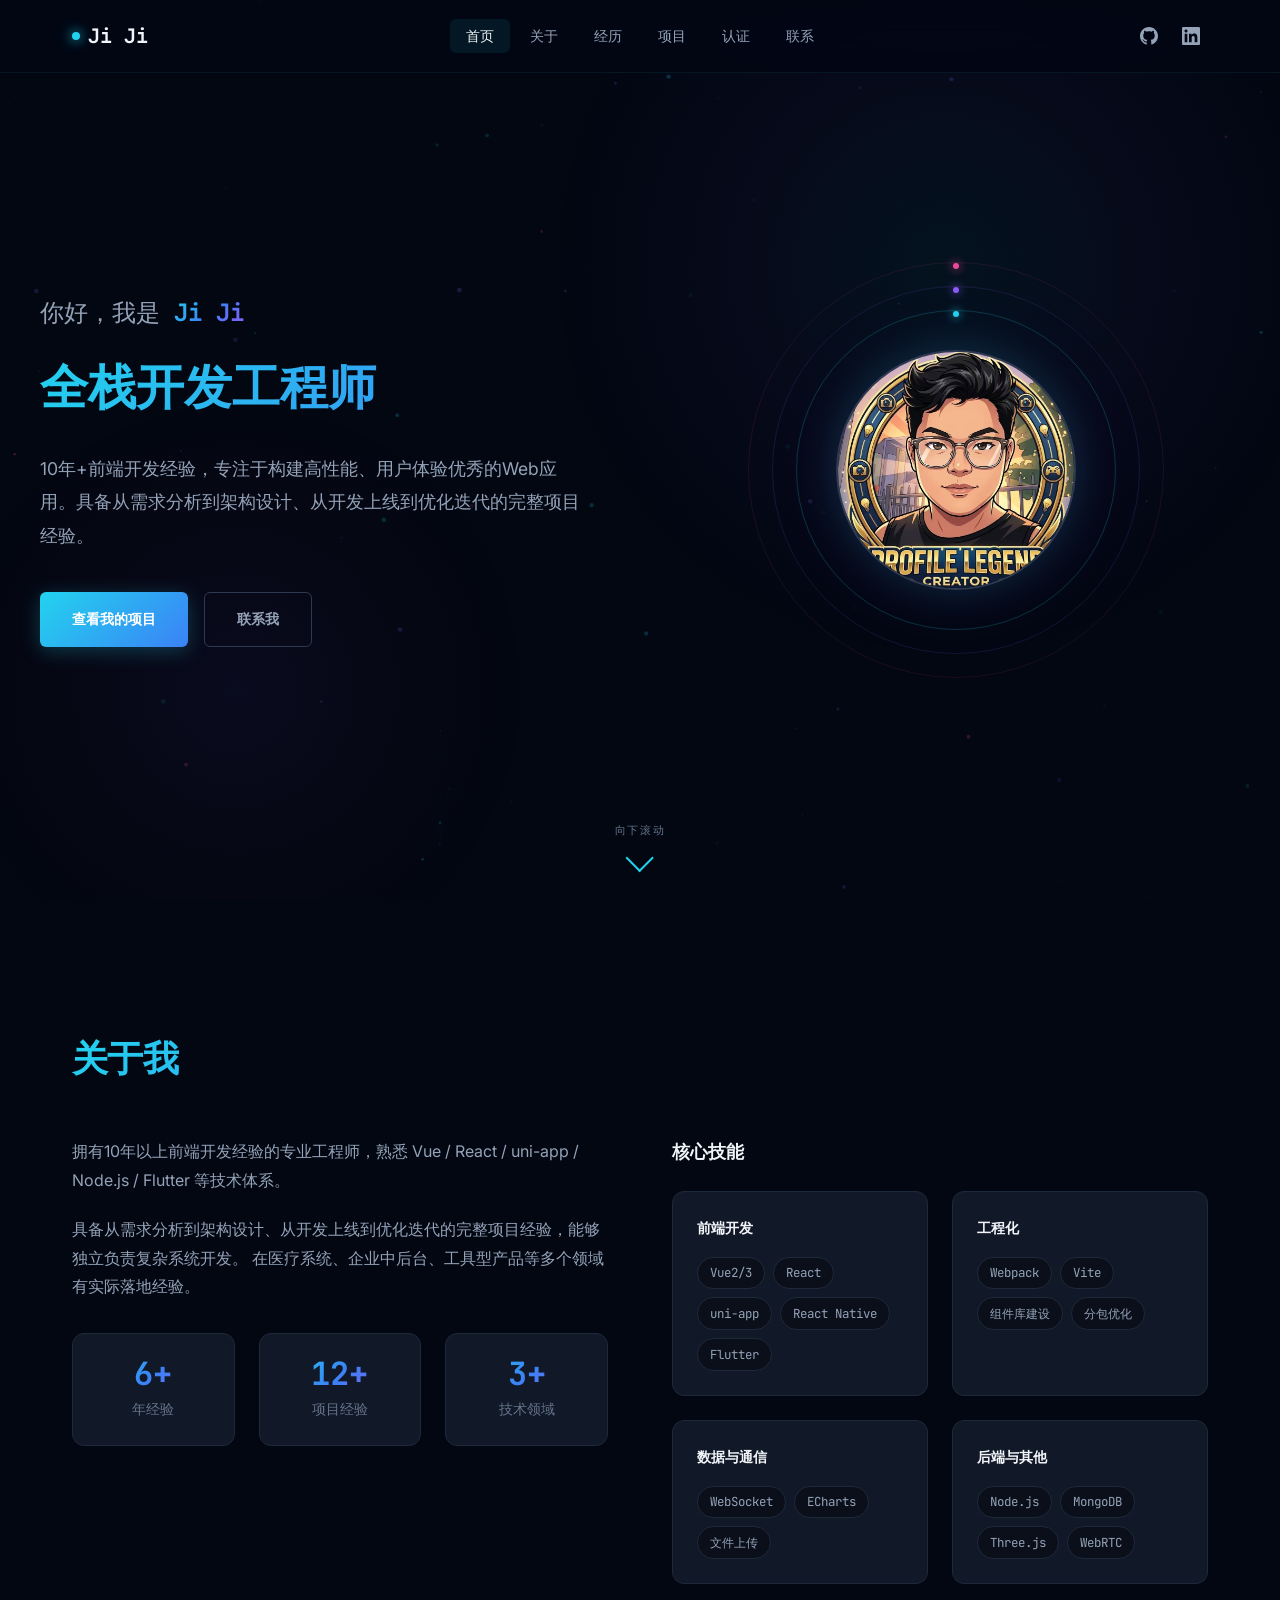
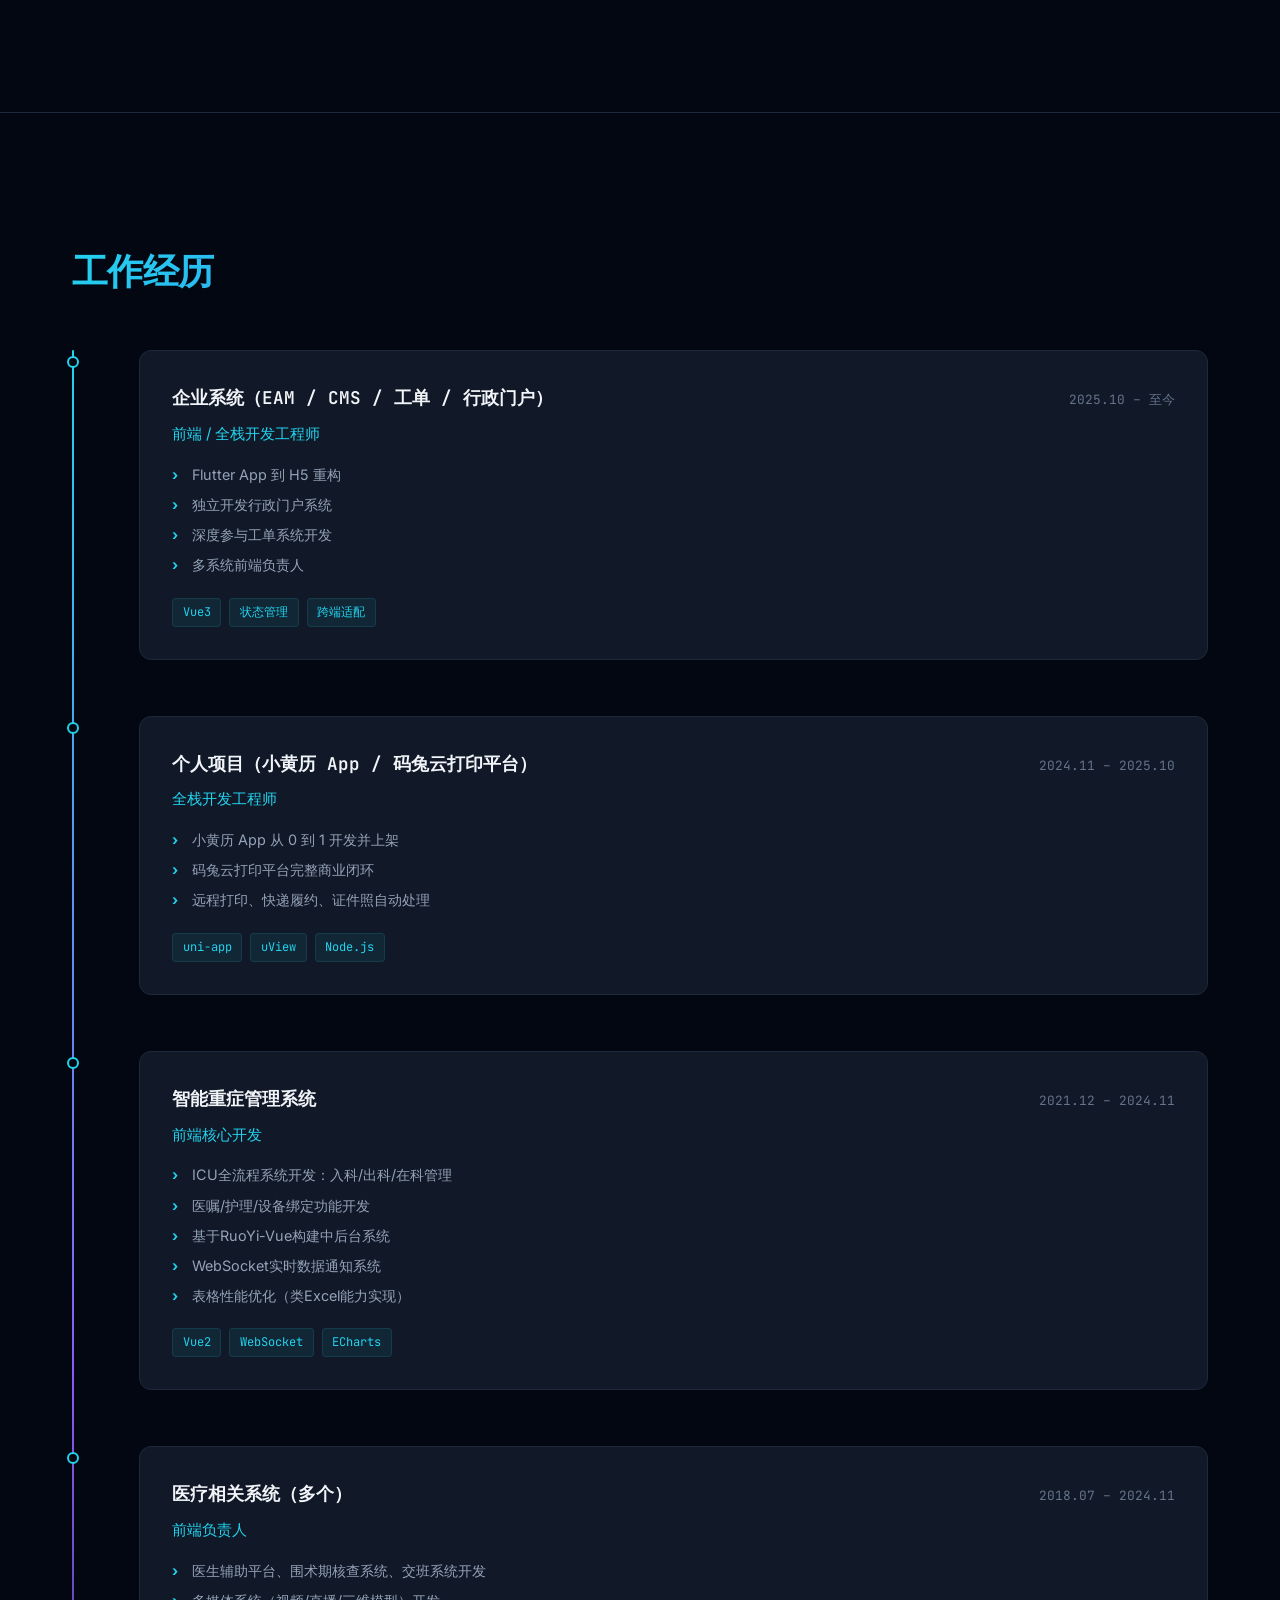
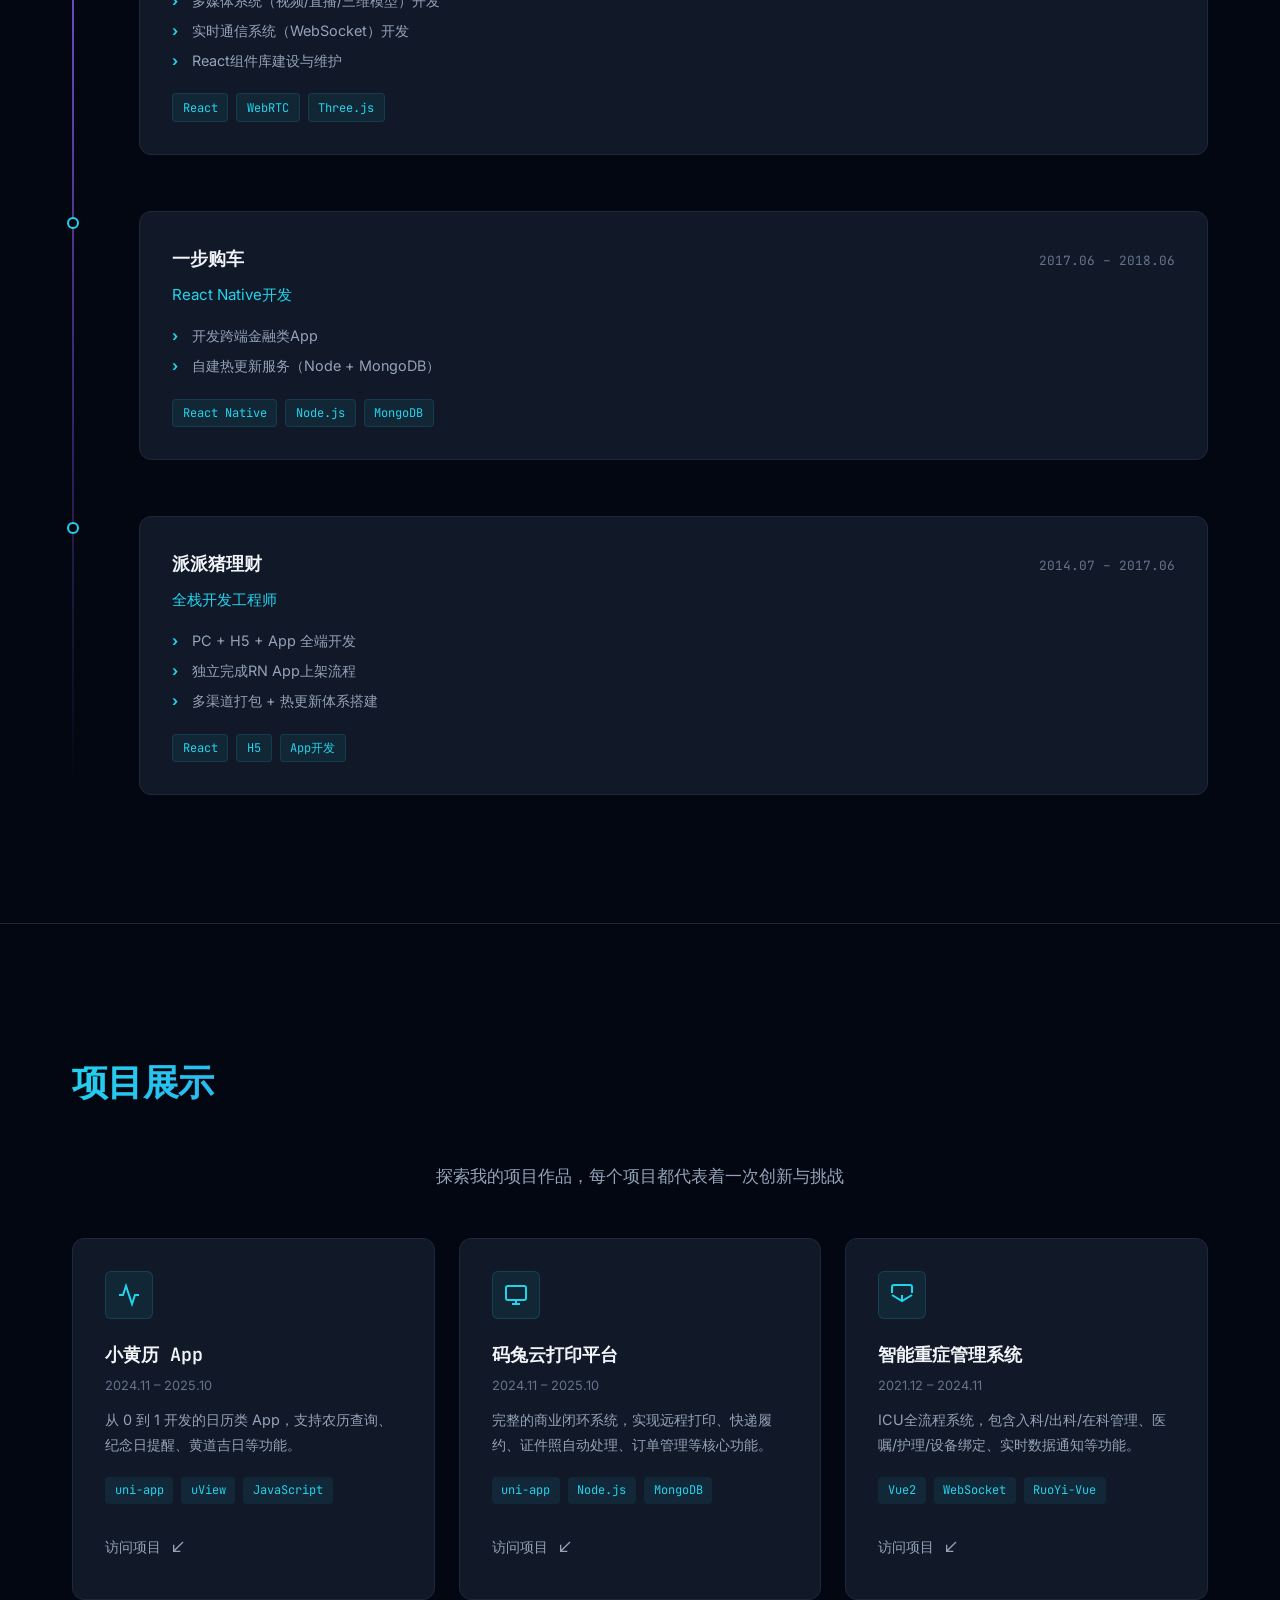
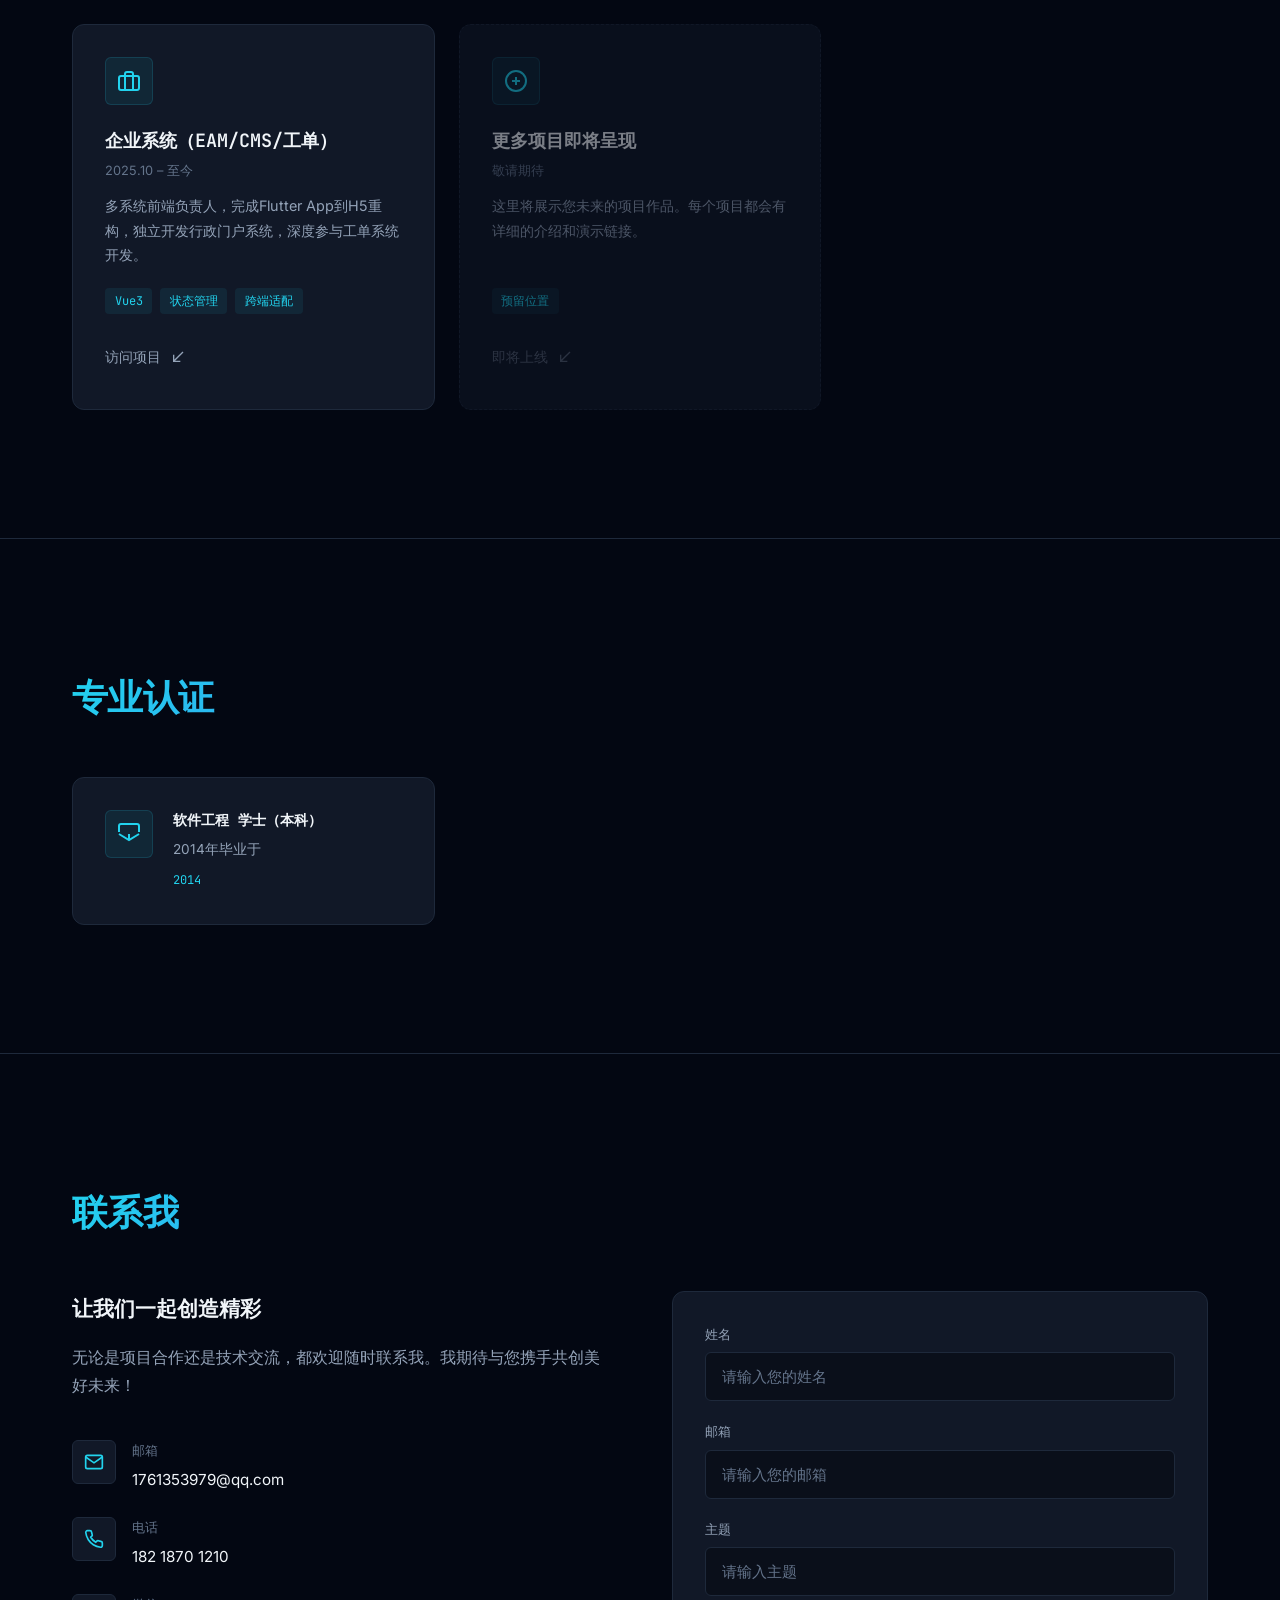
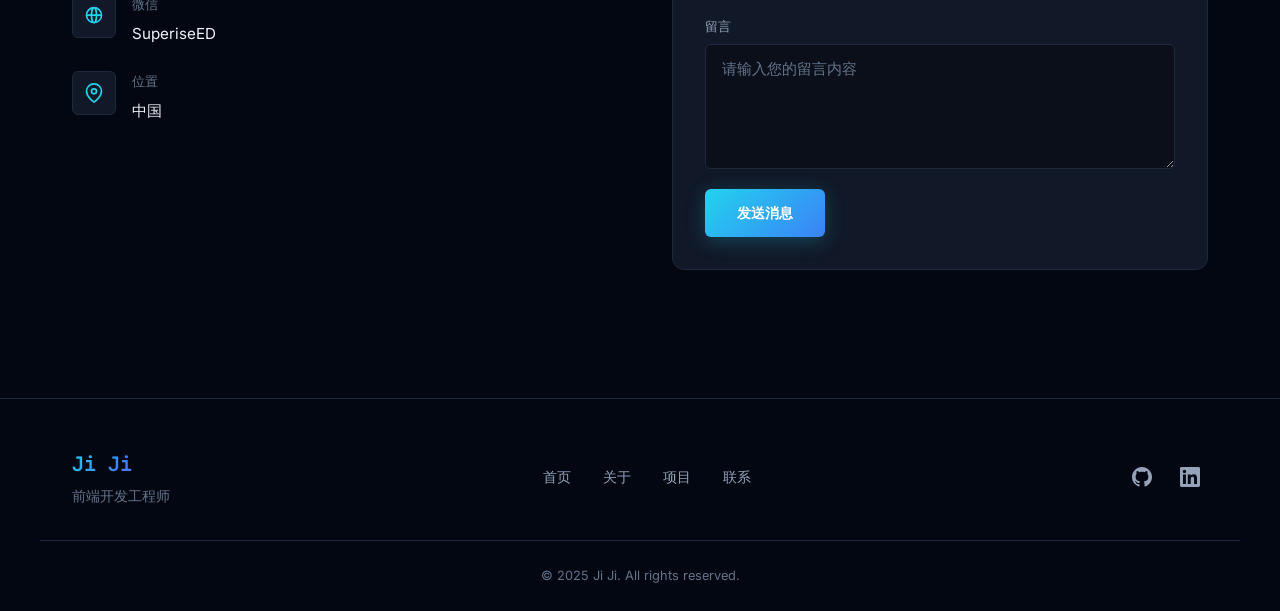
==== commit 04dc0a67: "ys" ====
--- a/user-profile/index.html
+++ b/user-profile/index.html
@@ -421,7 +421,7 @@
         <div class="section-inner">
             <h2 class="section-title">专业认证</h2>
             <div class="certifications-list">
-                <div class="certification-item">
+                <!-- <div class="certification-item">
                     <div class="certification-badge">
                         <svg viewBox="0 0 24 24" fill="none" stroke="currentColor" stroke-width="2">
                             <circle cx="12" cy="8" r="7"/>
@@ -462,7 +462,7 @@
                         <p class="certification-issuer">Scrum Alliance®</p>
                         <span class="certification-year">2024</span>
                     </div>
-                </div>
+                </div> -->
                 <div class="certification-item">
                     <div class="certification-badge">
                         <svg viewBox="0 0 24 24" fill="none" stroke="currentColor" stroke-width="2">
--- a/user-profile/css/style.css
+++ b/user-profile/css/style.css
@@ -56,7 +56,6 @@
 a { color: inherit; text-decoration: none; }
 img { display: block; max-width: 100%; }
 
-/* ========== Particle Canvas ========== */
 #particleCanvas {
     position: fixed;
     top: 0; left: 0;
@@ -66,7 +65,6 @@
     opacity: 0.35;
 }
 
-/* ========== Layout ========== */
 .section-inner {
     max-width: 1200px;
     margin: 0 auto;
@@ -296,7 +294,6 @@
     flex-wrap: wrap;
 }
 
-/* Buttons */
 .btn {
     display: inline-flex;
     align-items: center;
@@ -336,7 +333,6 @@
     box-shadow: 0 0 20px rgba(34, 211, 238, 0.1);
 }
 
-/* Avatar */
 .hero-image {
     display: flex;
     justify-content: center;
@@ -417,7 +413,6 @@
     object-fit: cover;
 }
 
-/* Scroll Indicator */
 .scroll-indicator {
     position: absolute;
     bottom: 2rem;
@@ -569,7 +564,7 @@
     background: rgba(34, 211, 238, 0.06);
 }
 
-/* ========== Experience (Timeline) ========== */
+/* ========== Experience (FIXED TIMELINE) ========== */
 .experience {
     padding: 8rem 0;
     border-top: 1px solid var(--border);
@@ -577,9 +572,10 @@
 
 .timeline {
     position: relative;
-    padding-left: 3rem;
-}
-
+    padding-left: 2.2rem;
+}
+
+/* 左侧垂直线 */
 .timeline::before {
     content: '';
     position: absolute;
@@ -591,18 +587,21 @@
     border-radius: 2px;
 }
 
+/* 每个时间线项 */
 .timeline-item {
     position: relative;
     padding-bottom: 3.5rem;
+    padding-left: 2rem;
 }
 
 .timeline-item:last-child {
     padding-bottom: 0;
 }
 
+/* 圆点标记 */
 .timeline-marker {
     position: absolute;
-    left: -3rem;
+    left: -2.5rem;
     top: 6px;
     width: 12px;
     height: 12px;
@@ -618,6 +617,7 @@
     box-shadow: 0 0 16px rgba(34, 211, 238, 0.5);
 }
 
+/* 内容卡片 */
 .timeline-content {
     background: var(--bg-card);
     border: 1px solid var(--border);
@@ -996,7 +996,6 @@
     border-style: solid;
 }
 
-/* Form */
 .contact-form-wrapper {
     background: var(--bg-card);
     border: 1px solid var(--border);
@@ -1138,6 +1137,16 @@
     color: var(--text-muted);
 }
 
+.footer-stats {
+    max-width: 1200px;
+    margin: 1.5rem auto 0;
+    padding: 0 2rem;
+    text-align: center;
+    font-family: var(--font-display);
+    font-size: 0.75rem;
+    color: var(--text-muted);
+}
+
 /* ========== Toast ========== */
 .toast {
     position: fixed;
@@ -1291,13 +1300,8 @@
     .about-highlights {
         grid-template-columns: 1fr;
     }
-
-    .stat-number {
-        font-size: 2rem;
-    }
-}
-
-/* ========== Reduced Motion ========== */
+}
+
 @media (prefers-reduced-motion: reduce) {
     *, *::before, *::after {
         animation-duration: 0.01ms !important;
@@ -1314,7 +1318,6 @@
     }
 }
 
-/* ========== Focus ========== */
 :focus-visible {
     outline: 2px solid var(--cyan);
     outline-offset: 2px;
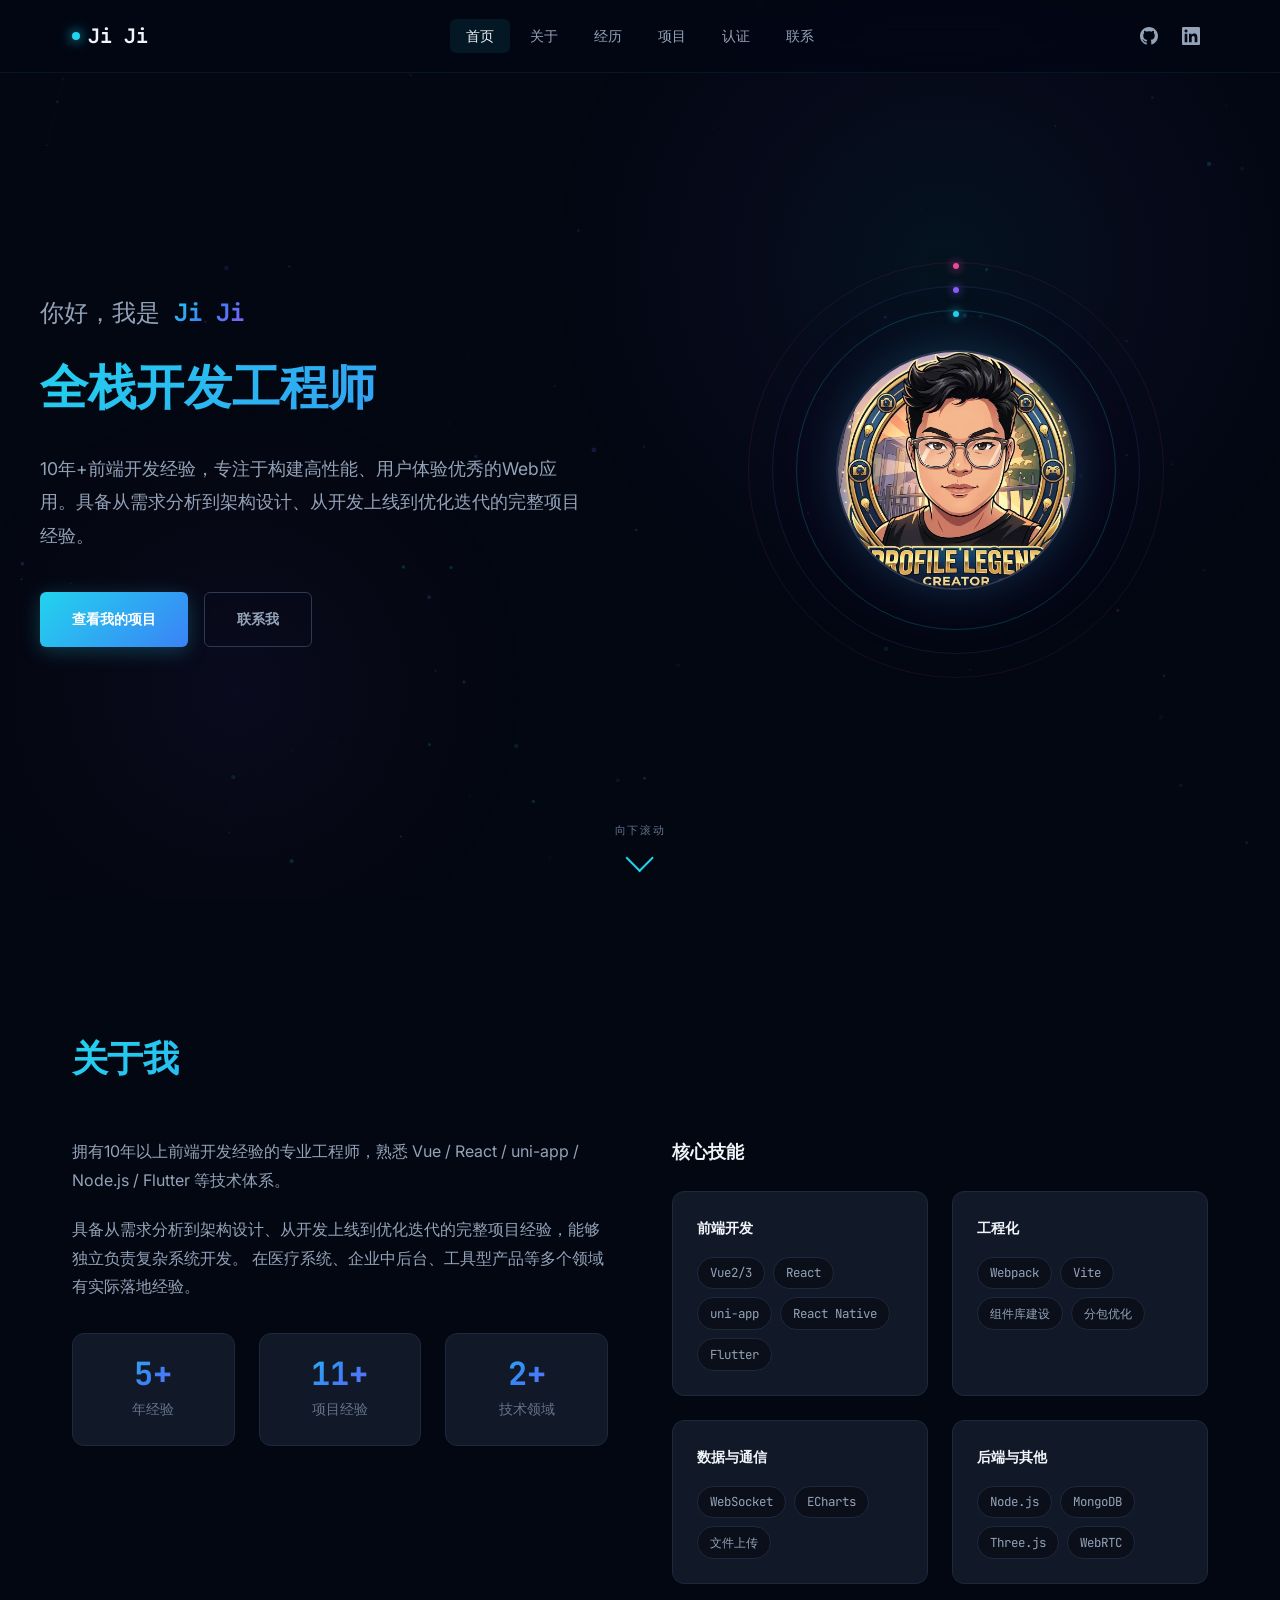
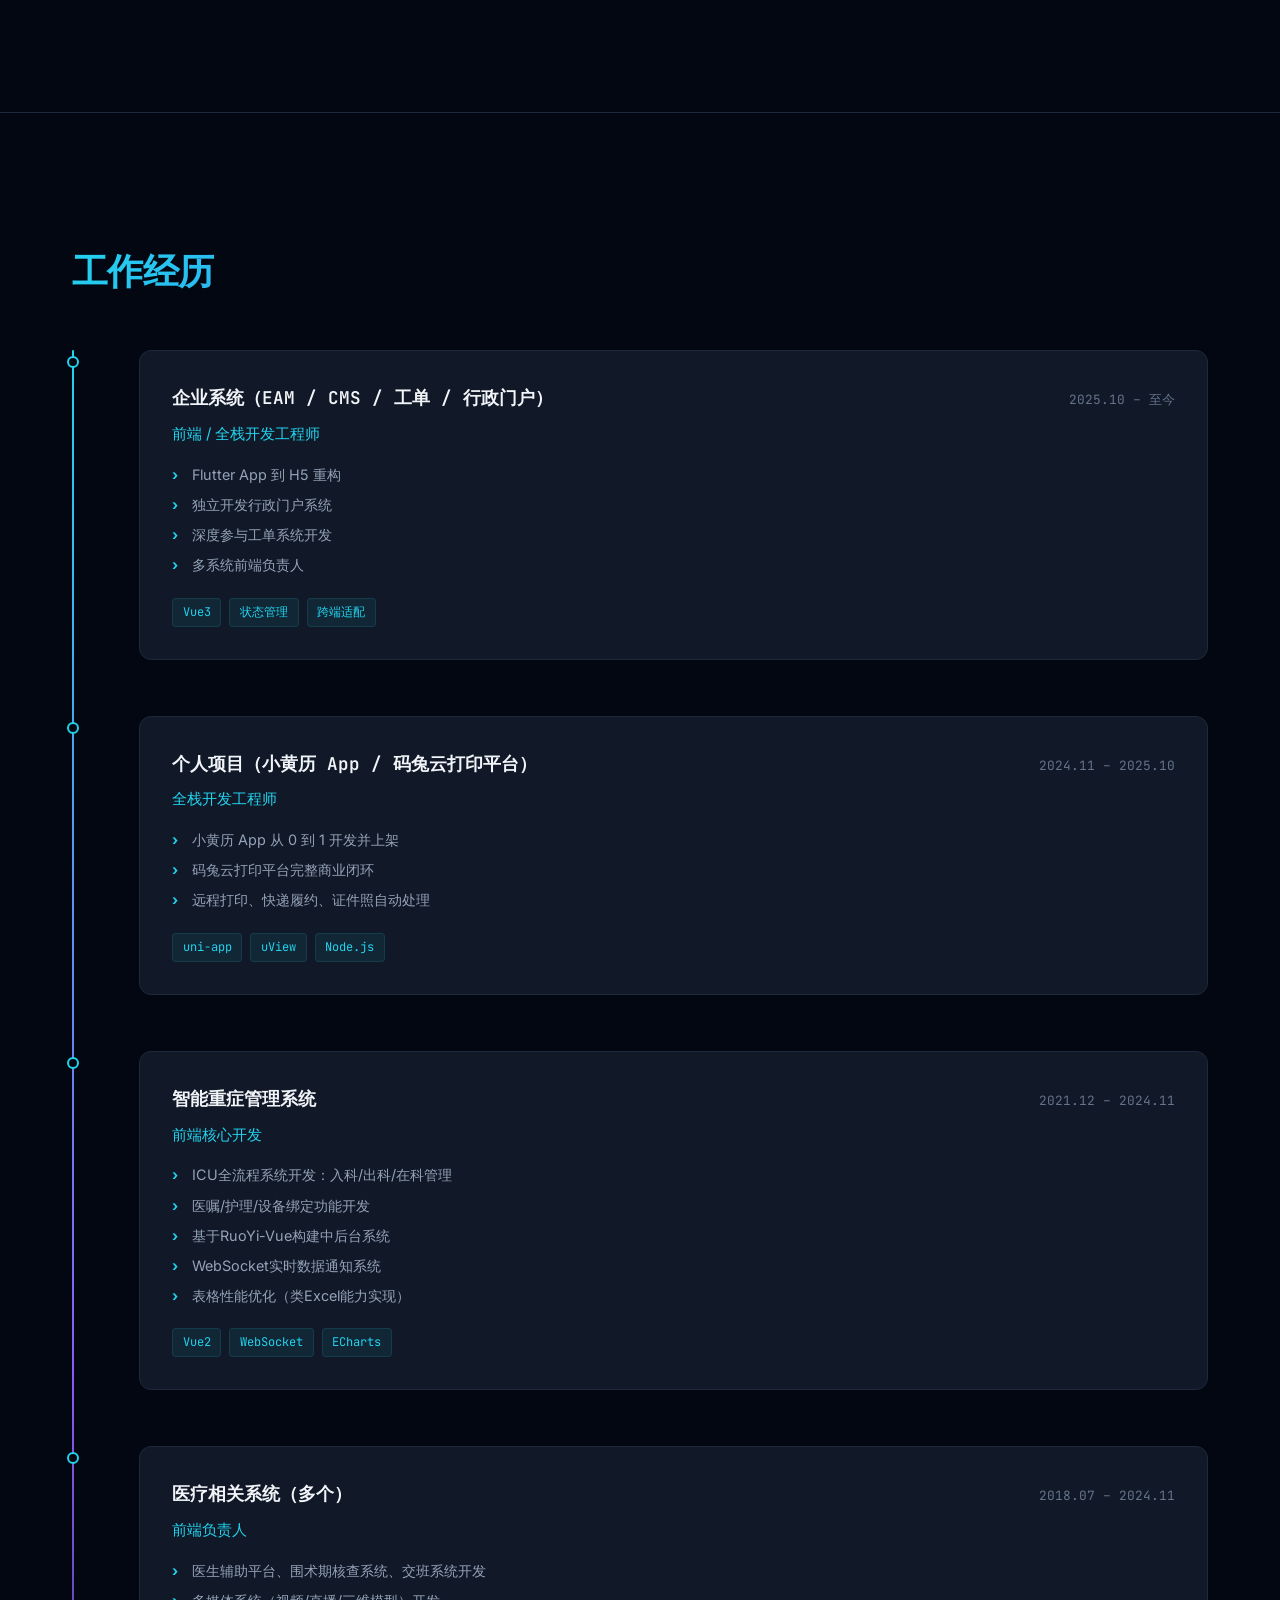
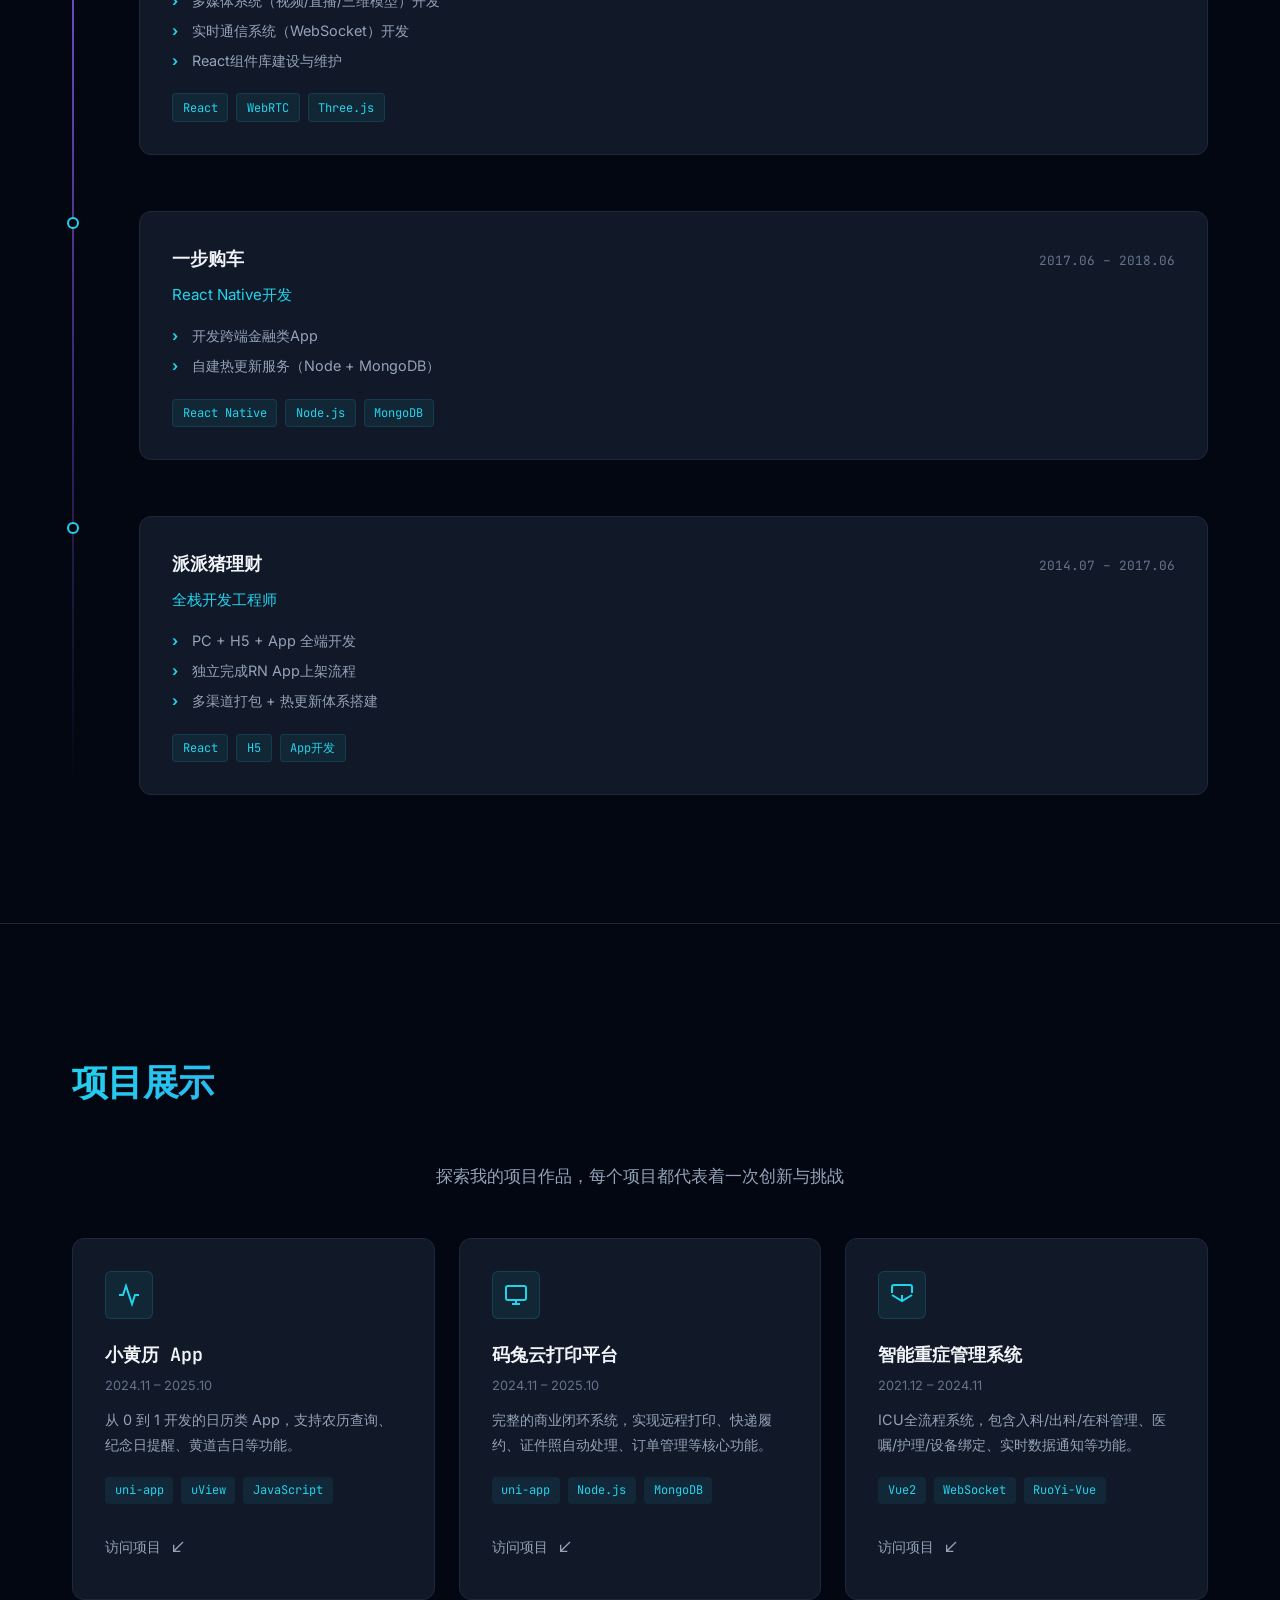
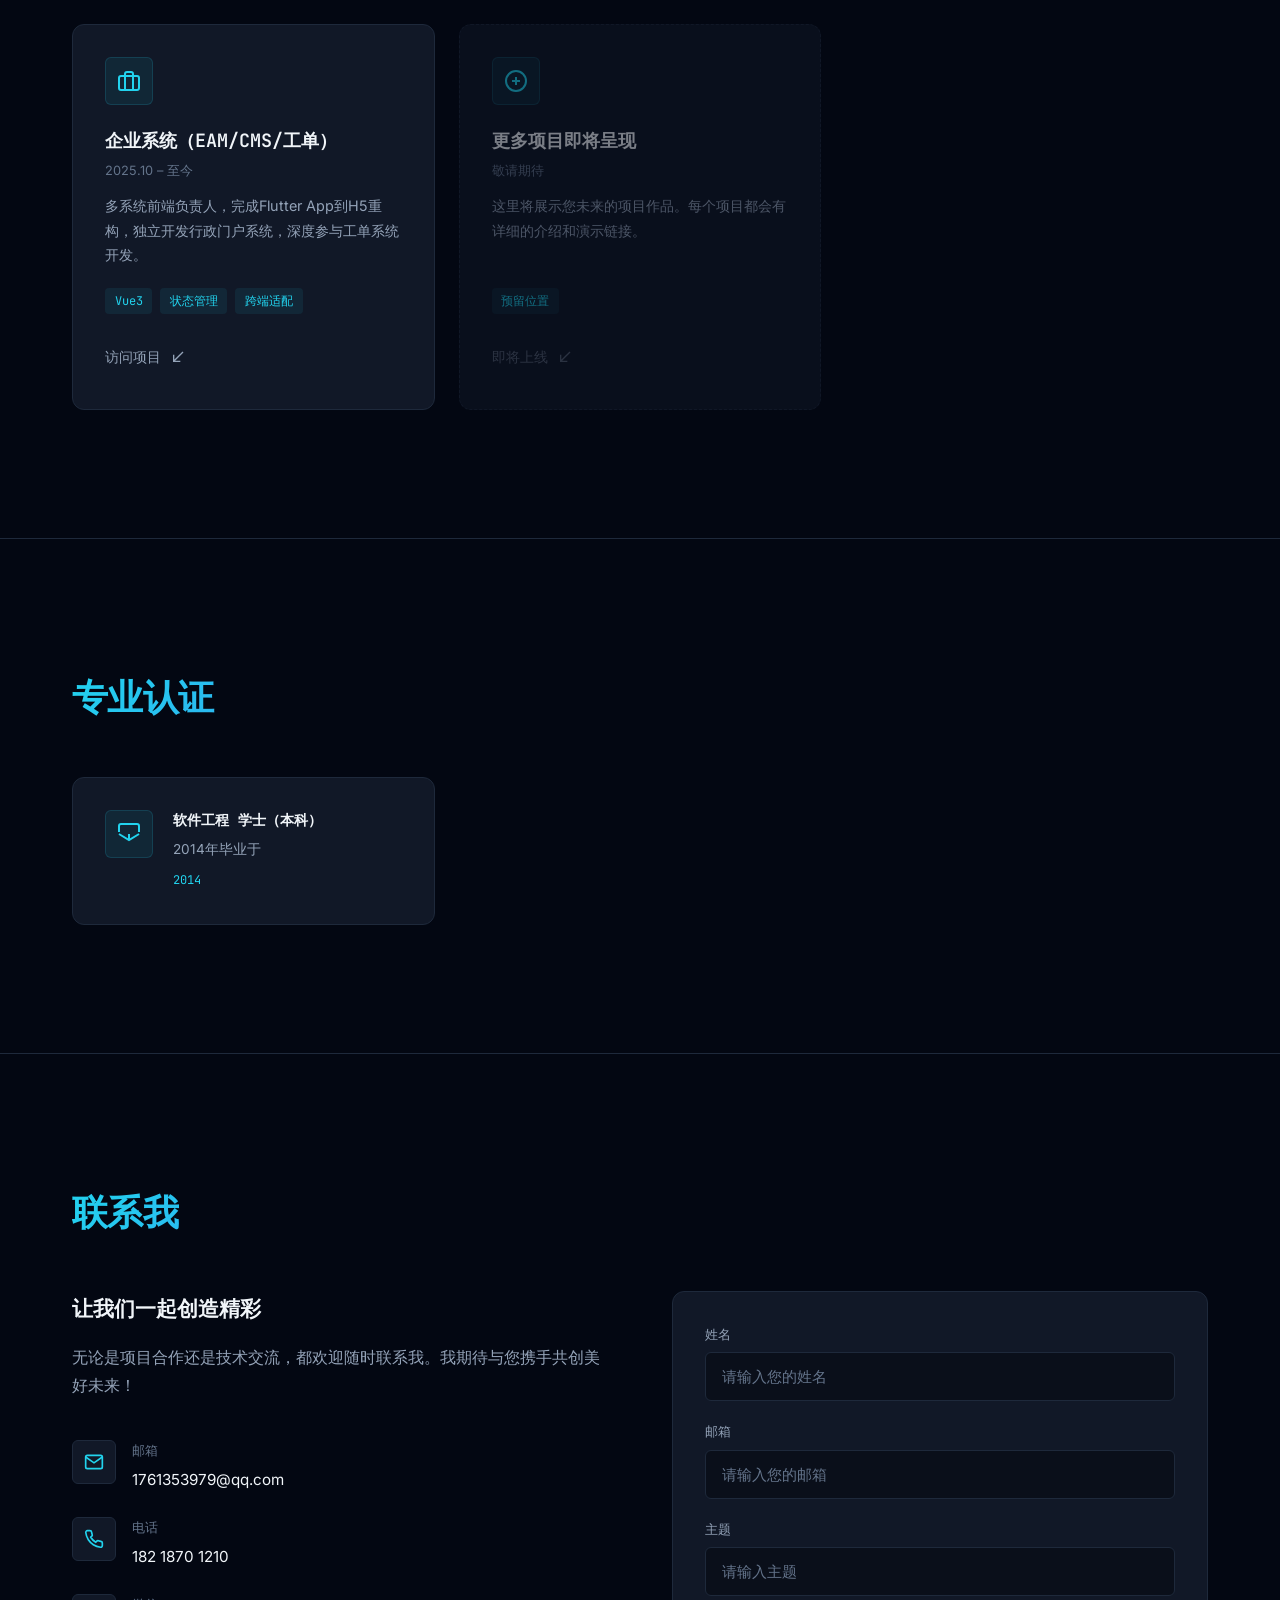
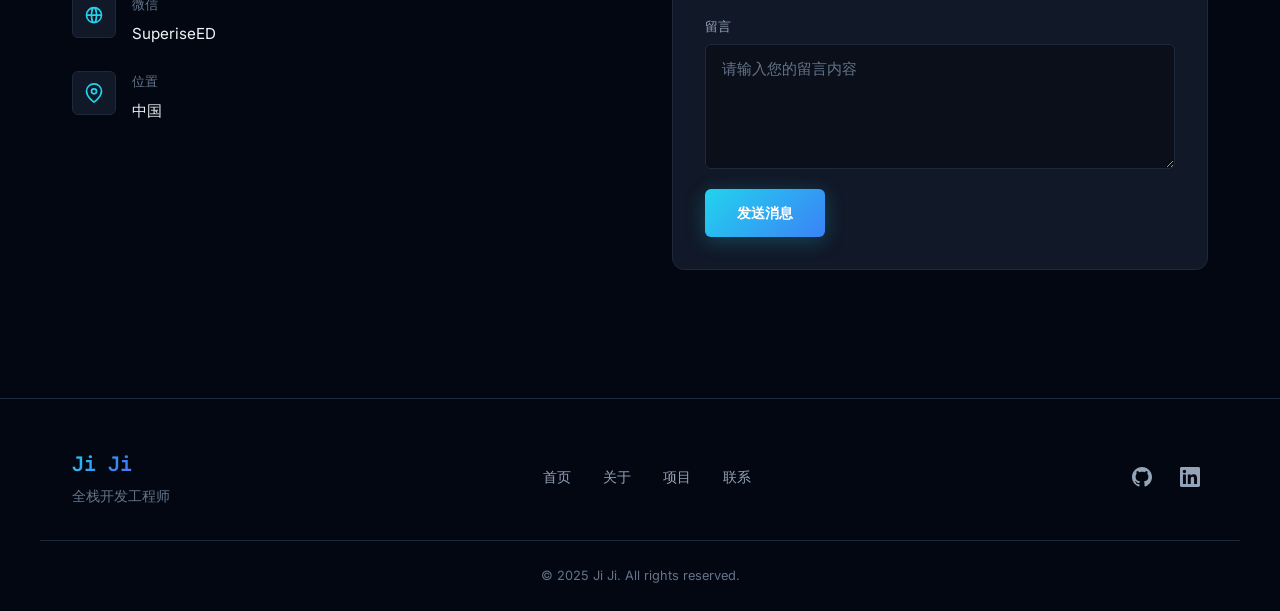
==== commit 10324c4f: "ys" ====
--- a/user-profile/index.html
+++ b/user-profile/index.html
@@ -570,7 +570,7 @@
         <div class="footer-inner">
             <div class="footer-logo">
                 <h3>Ji Ji</h3>
-                <p>前端开发工程师</p>
+                <p>全栈开发工程师</p>
             </div>
             <div class="footer-links">
                 <a href="#home">首页</a>
